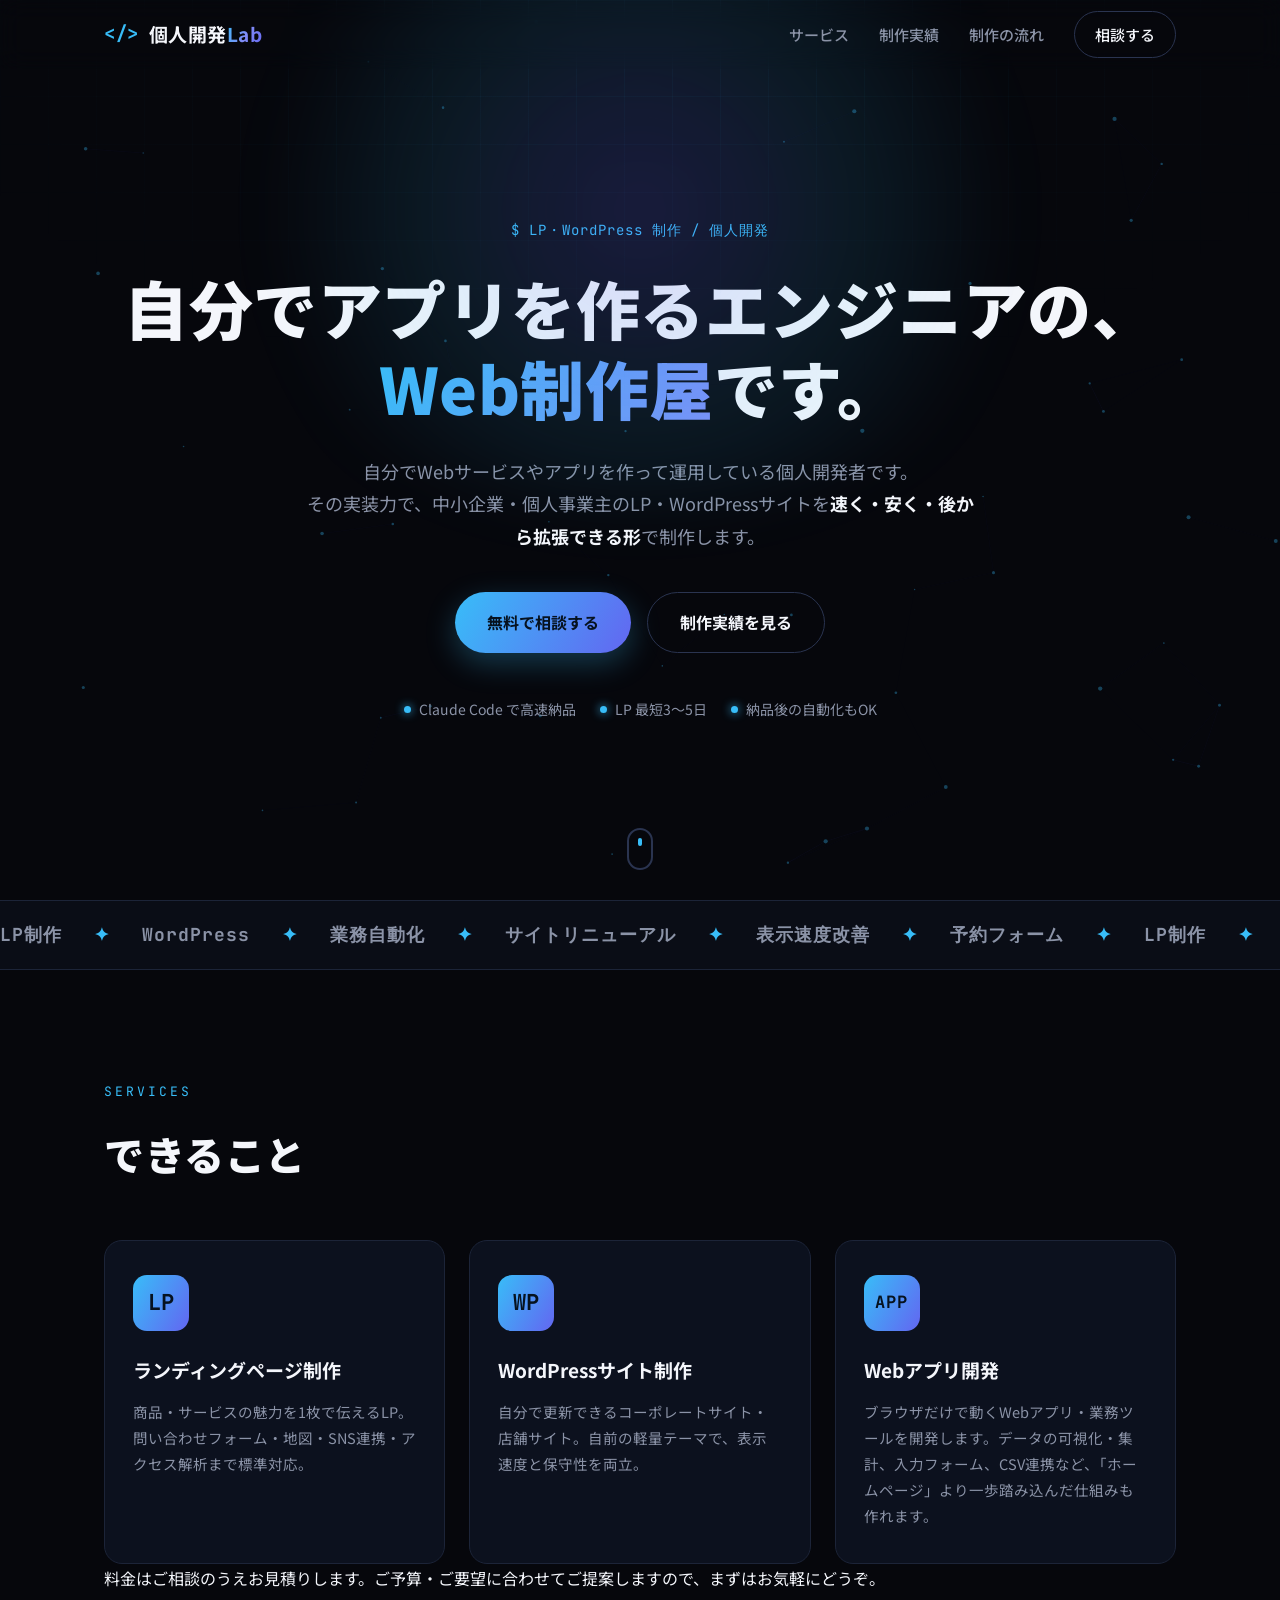
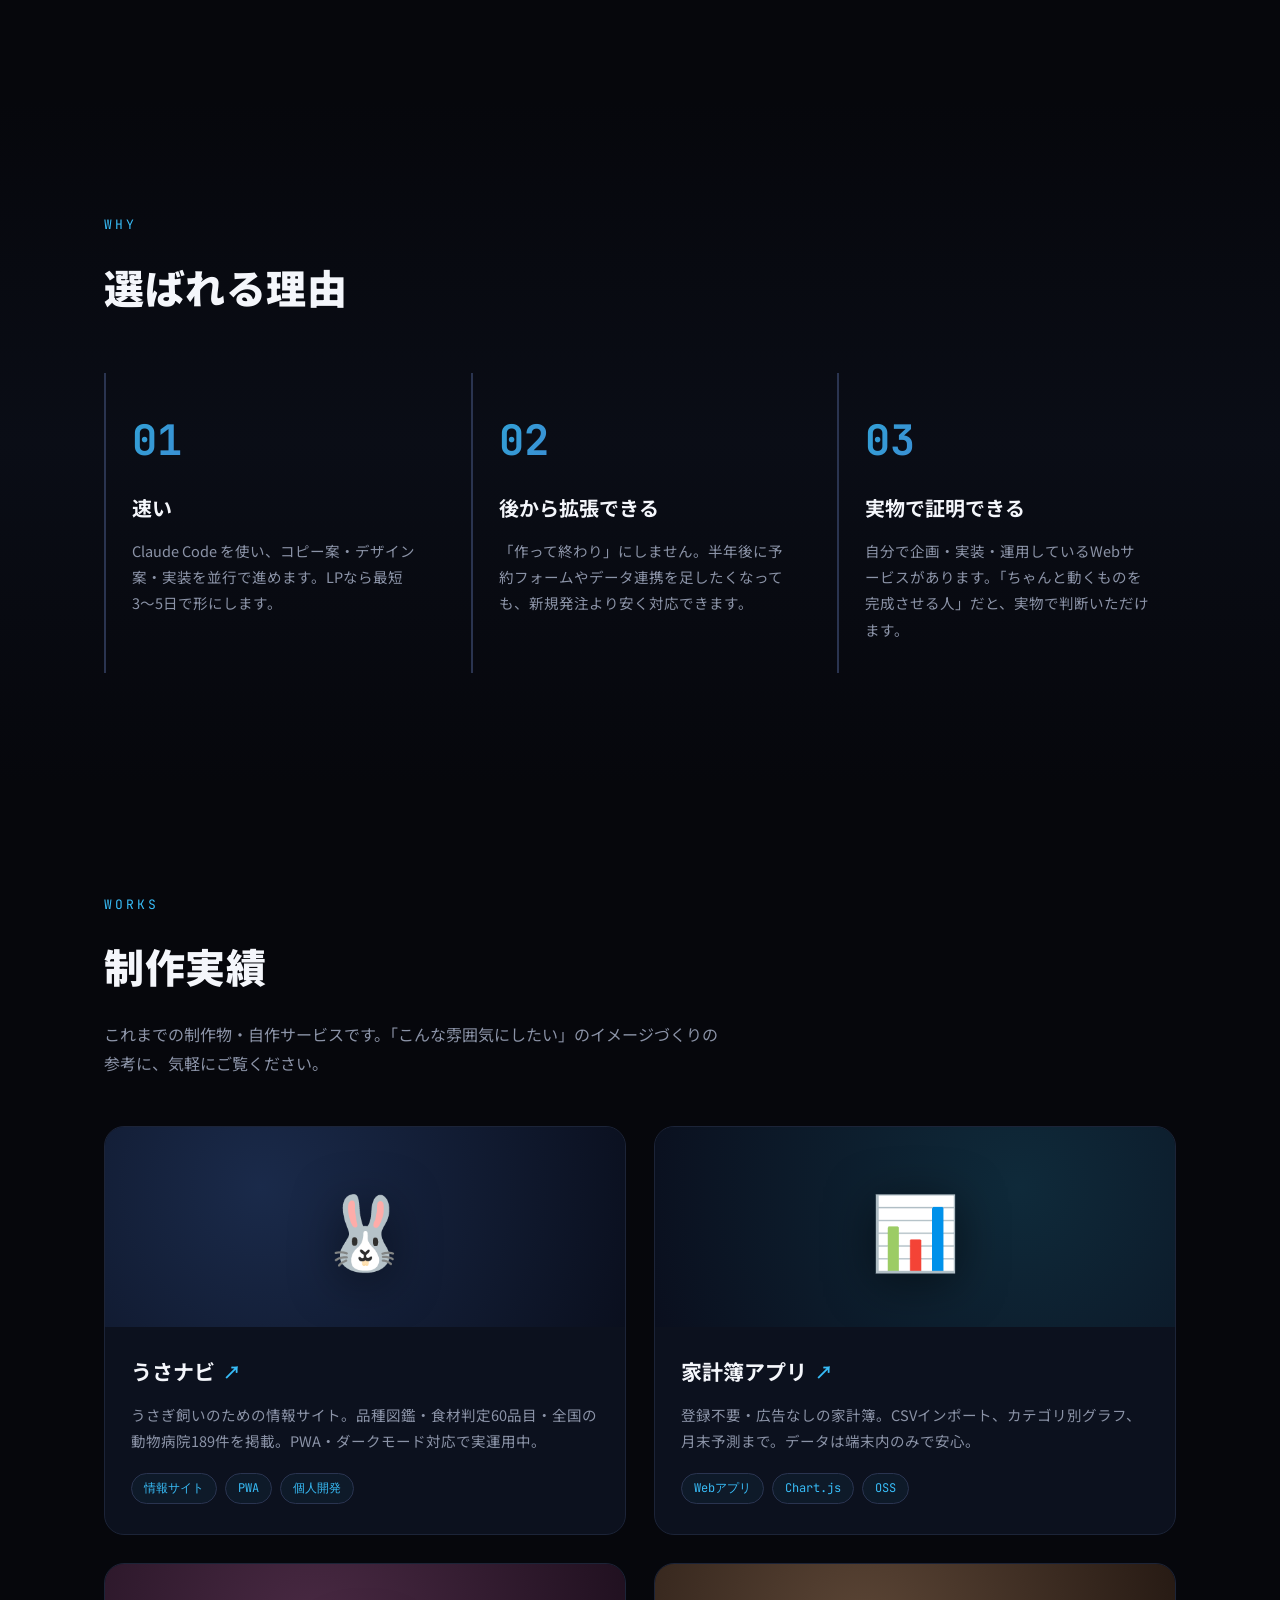
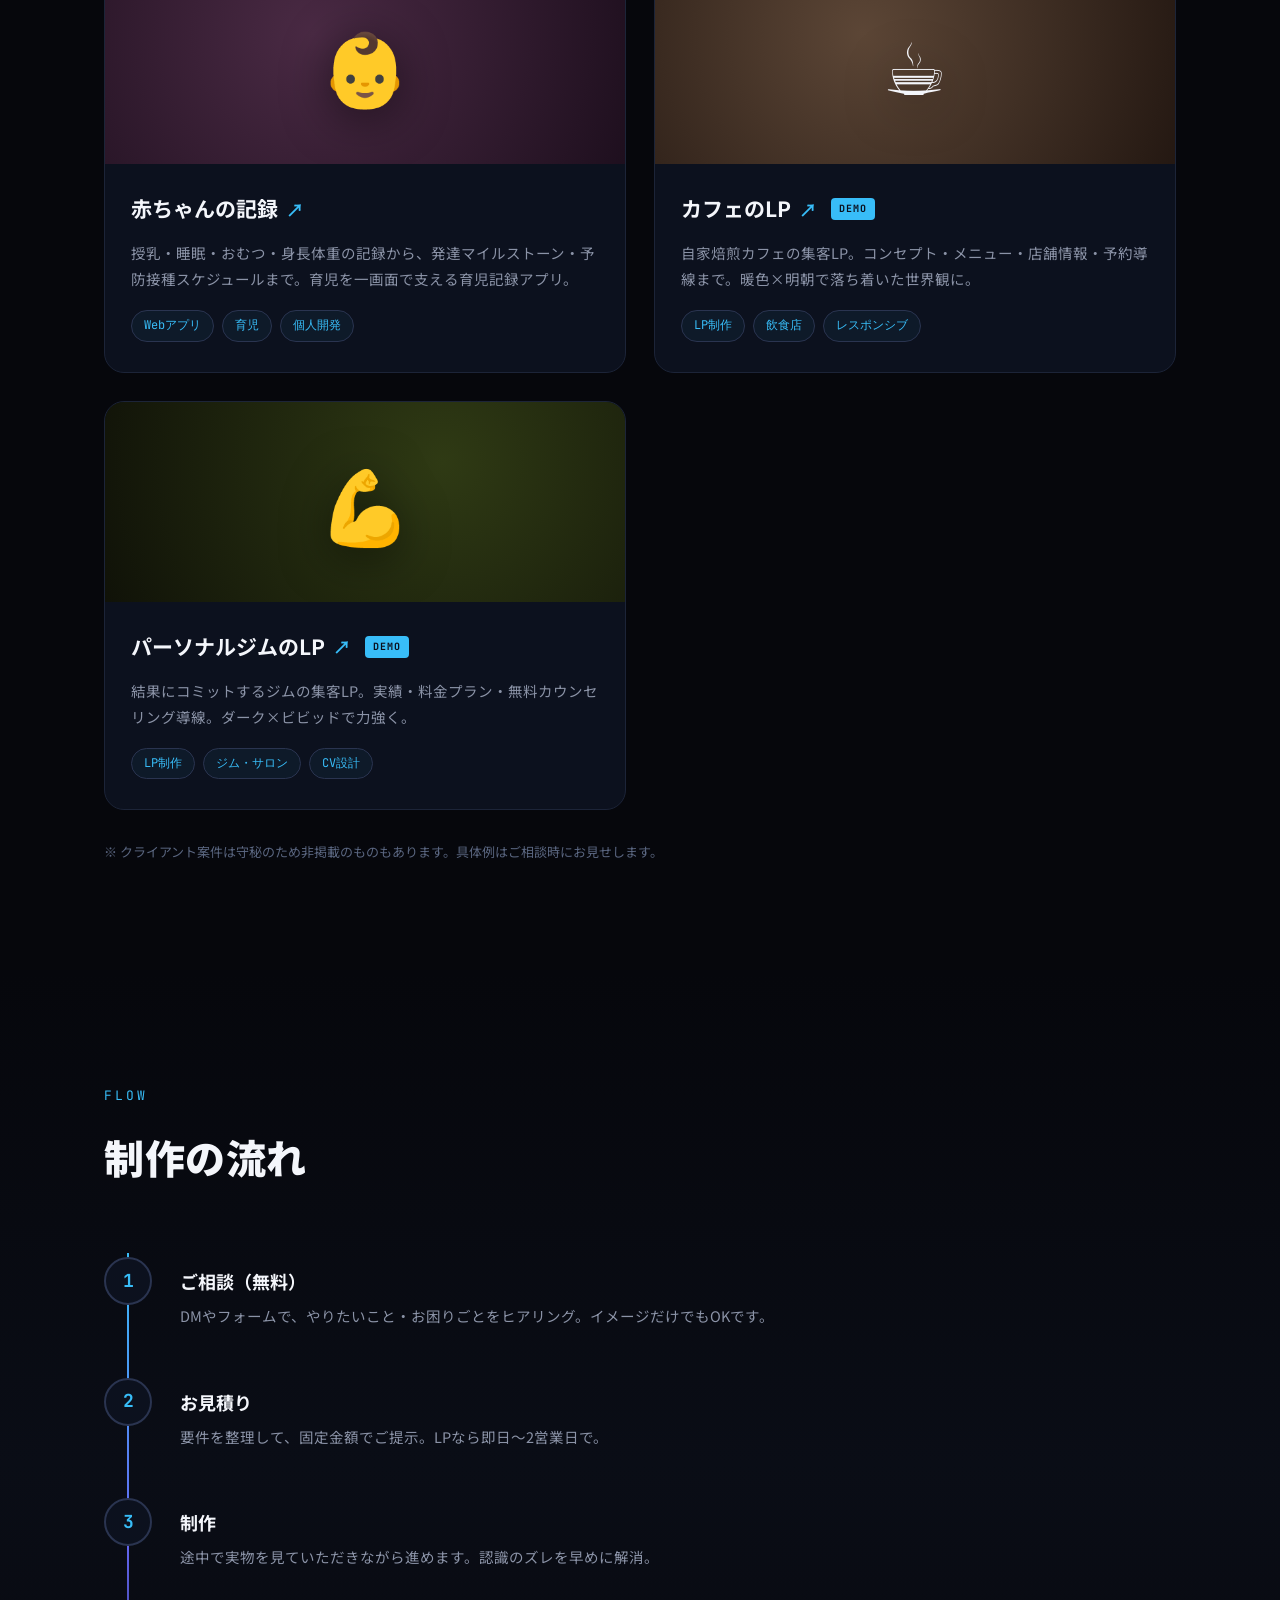
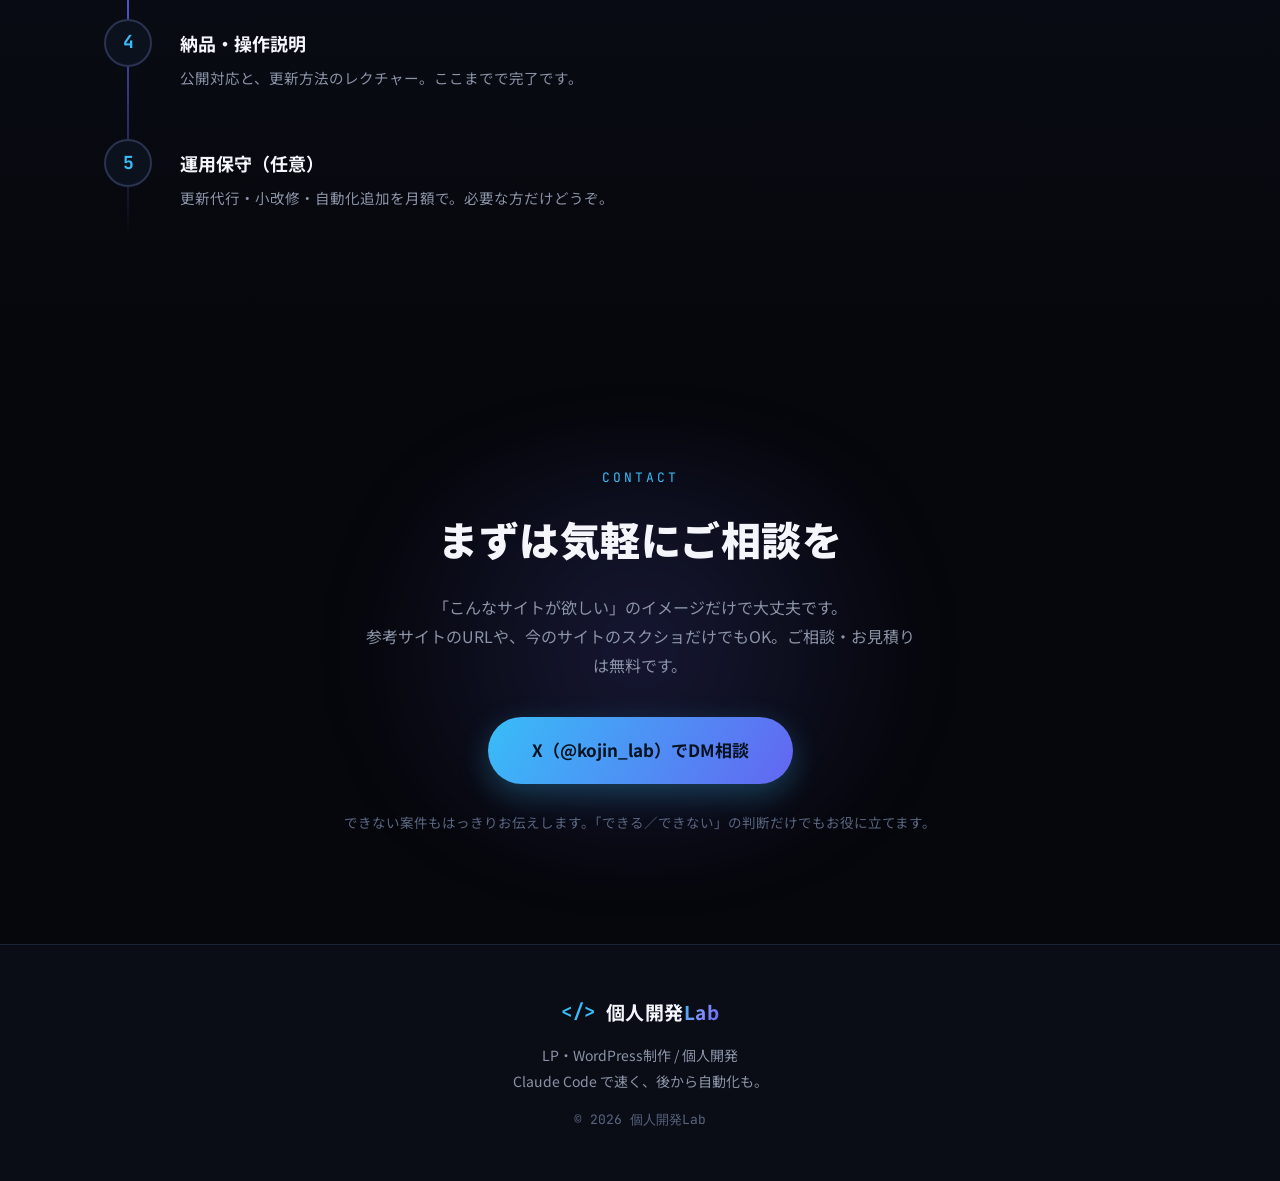
==== index.html @ 2964f4eb "WORKSに赤ちゃんの記録アプリを追加（実名・実データは含まず公開版を作成） Co-Authored-By: Claude Opus 4.8 <noreply@anthropic.com>" ====
<!DOCTYPE html>
<html lang="ja">
<head>
<meta charset="UTF-8">
<meta name="viewport" content="width=device-width, initial-scale=1.0">
<title>個人開発Lab｜LP・WordPress制作</title>
<meta name="description" content="中小企業・個人事業主向けのLP・WordPress制作。Claude Codeで速く作り、後から自動化も足せる個人開発の工房です。LP 5万円〜／WPサイト 10万円〜。">
<meta property="og:title" content="個人開発Lab｜LP・WordPress制作">
<meta property="og:description" content="Claude Codeで速く作って、後から自動化も足せる。中小企業・個人事業主のためのLP・WordPress制作。">
<meta property="og:type" content="website">
<meta property="og:locale" content="ja_JP">
<link rel="preconnect" href="https://fonts.googleapis.com">
<link rel="preconnect" href="https://fonts.gstatic.com" crossorigin>
<link href="https://fonts.googleapis.com/css2?family=Noto+Sans+JP:wght@400;500;700;900&family=JetBrains+Mono:wght@400;700&display=swap" rel="stylesheet">
<link rel="stylesheet" href="style.css">
</head>
<body>

<canvas id="bg-canvas" aria-hidden="true"></canvas>
<div class="cursor-glow" id="cursorGlow" aria-hidden="true"></div>
<div class="scroll-progress" id="scrollProgress" aria-hidden="true"></div>

<header class="site-header" id="top">
  <div class="container header-inner">
    <a href="#top" class="brand">
      <span class="brand-mark">&lt;/&gt;</span>
      <span class="brand-name">個人開発<span class="accent-text">Lab</span></span>
    </a>
    <nav class="nav" id="nav" aria-label="メインナビ">
      <a href="#services">サービス</a>
      <a href="#works">制作実績</a>
      <a href="#flow">制作の流れ</a>
      <a href="#contact" class="nav-cta">相談する</a>
    </nav>
    <button class="nav-toggle" aria-label="メニュー" id="navToggle"><span></span><span></span><span></span></button>
  </div>
</header>

<main>

  <section class="hero">
    <div class="hero-grid" aria-hidden="true"></div>
    <div class="hero-glow" aria-hidden="true"></div>
    <div class="container hero-inner">
      <p class="hero-eyebrow reveal"><span class="mono blink-cursor">$</span> LP・WordPress 制作 / 個人開発</p>
      <h1 class="hero-title reveal">自分でアプリを作るエンジニアの、<br><span class="accent-text gradient-animate">Web制作屋</span>です。</h1>
      <p class="hero-sub reveal">
        自分でWebサービスやアプリを作って運用している個人開発者です。<br>
        その実装力で、中小企業・個人事業主のLP・WordPressサイトを<strong>速く・安く・後から拡張できる形</strong>で制作します。
      </p>
      <div class="hero-actions reveal">
        <a href="#contact" class="btn btn-primary"><span>無料で相談する</span></a>
        <a href="#works" class="btn btn-ghost"><span>制作実績を見る</span></a>
      </div>
      <ul class="hero-badges reveal">
        <li><span class="dot"></span>Claude Code で高速納品</li>
        <li><span class="dot"></span>LP 最短3〜5日</li>
        <li><span class="dot"></span>納品後の自動化もOK</li>
      </ul>
    </div>
    <div class="scroll-hint" aria-hidden="true"><span></span></div>
  </section>

  <div class="marquee" aria-hidden="true">
    <div class="marquee-track">
      <span>LP制作</span><span class="sep">✦</span><span>WordPress</span><span class="sep">✦</span><span>業務自動化</span><span class="sep">✦</span><span>サイトリニューアル</span><span class="sep">✦</span><span>表示速度改善</span><span class="sep">✦</span><span>予約フォーム</span><span class="sep">✦</span>
      <span>LP制作</span><span class="sep">✦</span><span>WordPress</span><span class="sep">✦</span><span>業務自動化</span><span class="sep">✦</span><span>サイトリニューアル</span><span class="sep">✦</span><span>表示速度改善</span><span class="sep">✦</span><span>予約フォーム</span><span class="sep">✦</span>
    </div>
  </div>

  <section class="section" id="services">
    <div class="container">
      <p class="section-eyebrow reveal">SERVICES</p>
      <h2 class="section-title reveal">できること</h2>
      <div class="cards">
        <article class="card reveal">
          <div class="card-icon">LP</div>
          <h3>ランディングページ制作</h3>
          <p>商品・サービスの魅力を1枚で伝えるLP。問い合わせフォーム・地図・SNS連携・アクセス解析まで標準対応。</p>
        </article>
        <article class="card reveal">
          <div class="card-icon">WP</div>
          <h3>WordPressサイト制作</h3>
          <p>自分で更新できるコーポレートサイト・店舗サイト。自前の軽量テーマで、表示速度と保守性を両立。</p>
        </article>
        <article class="card card-accent reveal">
          <div class="card-icon card-icon-app">APP</div>
          <h3>Webアプリ開発</h3>
          <p>ブラウザだけで動くWebアプリ・業務ツールを開発します。データの可視化・集計、入力フォーム、CSV連携など、「ホームページ」より一歩踏み込んだ仕組みも作れます。</p>
        </article>
      </div>
      <p class="services-note reveal">料金はご相談のうえお見積りします。ご予算・ご要望に合わせてご提案しますので、まずはお気軽にどうぞ。</p>
    </div>
  </section>

  <section class="section section-alt" id="why">
    <div class="container">
      <p class="section-eyebrow reveal">WHY</p>
      <h2 class="section-title reveal">選ばれる理由</h2>
      <div class="reasons">
        <div class="reason reveal">
          <span class="reason-num">01</span>
          <h3>速い</h3>
          <p>Claude Code を使い、コピー案・デザイン案・実装を並行で進めます。LPなら最短3〜5日で形にします。</p>
        </div>
        <div class="reason reveal">
          <span class="reason-num">02</span>
          <h3>後から拡張できる</h3>
          <p>「作って終わり」にしません。半年後に予約フォームやデータ連携を足したくなっても、新規発注より安く対応できます。</p>
        </div>
        <div class="reason reveal">
          <span class="reason-num">03</span>
          <h3>実物で証明できる</h3>
          <p>自分で企画・実装・運用しているWebサービスがあります。「ちゃんと動くものを完成させる人」だと、実物で判断いただけます。</p>
        </div>
      </div>
    </div>
  </section>

  <section class="section" id="works">
    <div class="container">
      <p class="section-eyebrow reveal">WORKS</p>
      <h2 class="section-title reveal">制作実績</h2>
      <p class="section-lead reveal">これまでの制作物・自作サービスです。「こんな雰囲気にしたい」のイメージづくりの参考に、気軽にご覧ください。</p>
      <div class="works">
        <a class="work reveal" href="https://usaginavi.jp" target="_blank" rel="noopener">
          <div class="work-thumb work-thumb-usanavi">
            <span class="work-emoji">🐰</span>
            <span class="work-shine"></span>
          </div>
          <div class="work-body">
            <h3>うさナビ <span class="work-arrow">↗</span></h3>
            <p>うさぎ飼いのための情報サイト。品種図鑑・食材判定60品目・全国の動物病院189件を掲載。PWA・ダークモード対応で実運用中。</p>
            <p class="work-tags"><span>情報サイト</span><span>PWA</span><span>個人開発</span></p>
          </div>
        </a>
        <a class="work reveal" href="https://kazuma0604.github.io/kakeibo/" target="_blank" rel="noopener">
          <div class="work-thumb work-thumb-kakeibo">
            <span class="work-emoji">📊</span>
            <span class="work-shine"></span>
          </div>
          <div class="work-body">
            <h3>家計簿アプリ <span class="work-arrow">↗</span></h3>
            <p>登録不要・広告なしの家計簿。CSVインポート、カテゴリ別グラフ、月末予測まで。データは端末内のみで安心。</p>
            <p class="work-tags"><span>Webアプリ</span><span>Chart.js</span><span>OSS</span></p>
          </div>
        </a>
        <a class="work reveal" href="works/baby/index.html" target="_blank" rel="noopener">
          <div class="work-thumb work-thumb-baby">
            <span class="work-emoji">👶</span>
            <span class="work-shine"></span>
          </div>
          <div class="work-body">
            <h3>赤ちゃんの記録 <span class="work-arrow">↗</span></h3>
            <p>授乳・睡眠・おむつ・身長体重の記録から、発達マイルストーン・予防接種スケジュールまで。育児を一画面で支える育児記録アプリ。</p>
            <p class="work-tags"><span>Webアプリ</span><span>育児</span><span>個人開発</span></p>
          </div>
        </a>
        <a class="work reveal" href="works/cafe/index.html" target="_blank" rel="noopener">
          <div class="work-thumb work-thumb-cafe">
            <span class="work-emoji">☕</span>
            <span class="work-shine"></span>
          </div>
          <div class="work-body">
            <h3>カフェのLP <span class="work-arrow">↗</span><span class="work-demo">DEMO</span></h3>
            <p>自家焙煎カフェの集客LP。コンセプト・メニュー・店舗情報・予約導線まで。暖色×明朝で落ち着いた世界観に。</p>
            <p class="work-tags"><span>LP制作</span><span>飲食店</span><span>レスポンシブ</span></p>
          </div>
        </a>
        <a class="work reveal" href="works/gym/index.html" target="_blank" rel="noopener">
          <div class="work-thumb work-thumb-gym">
            <span class="work-emoji">💪</span>
            <span class="work-shine"></span>
          </div>
          <div class="work-body">
            <h3>パーソナルジムのLP <span class="work-arrow">↗</span><span class="work-demo">DEMO</span></h3>
            <p>結果にコミットするジムの集客LP。実績・料金プラン・無料カウンセリング導線。ダーク×ビビッドで力強く。</p>
            <p class="work-tags"><span>LP制作</span><span>ジム・サロン</span><span>CV設計</span></p>
          </div>
        </a>
      </div>
      <p class="works-note reveal">※ クライアント案件は守秘のため非掲載のものもあります。具体例はご相談時にお見せします。</p>
    </div>
  </section>

  <section class="section section-alt" id="flow">
    <div class="container">
      <p class="section-eyebrow reveal">FLOW</p>
      <h2 class="section-title reveal">制作の流れ</h2>
      <ol class="flow">
        <li class="flow-step reveal"><span class="flow-num">1</span><div><h3>ご相談（無料）</h3><p>DMやフォームで、やりたいこと・お困りごとをヒアリング。イメージだけでもOKです。</p></div></li>
        <li class="flow-step reveal"><span class="flow-num">2</span><div><h3>お見積り</h3><p>要件を整理して、固定金額でご提示。LPなら即日〜2営業日で。</p></div></li>
        <li class="flow-step reveal"><span class="flow-num">3</span><div><h3>制作</h3><p>途中で実物を見ていただきながら進めます。認識のズレを早めに解消。</p></div></li>
        <li class="flow-step reveal"><span class="flow-num">4</span><div><h3>納品・操作説明</h3><p>公開対応と、更新方法のレクチャー。ここまでで完了です。</p></div></li>
        <li class="flow-step reveal"><span class="flow-num">5</span><div><h3>運用保守（任意）</h3><p>更新代行・小改修・自動化追加を月額で。必要な方だけどうぞ。</p></div></li>
      </ol>
    </div>
  </section>

  <section class="section section-contact" id="contact">
    <div class="contact-glow" aria-hidden="true"></div>
    <div class="container contact-inner">
      <p class="section-eyebrow reveal">CONTACT</p>
      <h2 class="section-title reveal">まずは気軽にご相談を</h2>
      <p class="contact-lead reveal">
        「こんなサイトが欲しい」のイメージだけで大丈夫です。<br>
        参考サイトのURLや、今のサイトのスクショだけでもOK。ご相談・お見積りは無料です。
      </p>
      <div class="hero-actions reveal">
        <a href="https://x.com/kojin_lab" target="_blank" rel="noopener" class="btn btn-primary btn-lg"><span>X（@kojin_lab）でDM相談</span></a>
      </div>
      <p class="contact-note reveal">できない案件もはっきりお伝えします。「できる／できない」の判断だけでもお役に立てます。</p>
    </div>
  </section>

</main>

<a href="#contact" class="fab" id="fab" aria-label="相談する">
  <span class="fab-icon">✉</span><span class="fab-text">相談する</span>
</a>

<footer class="site-footer">
  <div class="container footer-inner">
    <div class="brand">
      <span class="brand-mark">&lt;/&gt;</span>
      <span class="brand-name">個人開発<span class="accent-text">Lab</span></span>
    </div>
    <p class="footer-text">LP・WordPress制作 / 個人開発<br>Claude Code で速く、後から自動化も。</p>
    <p class="footer-copy">© 2026 個人開発Lab</p>
  </div>
</footer>

<script src="main.js"></script>
</body>
</html>
---- style.css ----
/* ============ Tokens ============ */
:root{
  --bg:#06070c;
  --bg-2:#0a0d16;
  --surface:#0c111e;
  --surface-2:#10182c;
  --border:#1c2438;
  --border-2:#2a3450;
  --text:#f4f6fb;
  --muted:#8b93a7;
  --muted-2:#5a6680;
  --cyan:#38bdf8;
  --indigo:#6366f1;
  --violet:#818cf8;
  --accent-grad:linear-gradient(120deg,#38bdf8,#6366f1);
  --accent-grad-2:linear-gradient(120deg,#38bdf8,#818cf8 55%,#6366f1);
  --maxw:1120px;
  --ease:cubic-bezier(.16,1,.3,1);
}
*{box-sizing:border-box;margin:0;padding:0}
html{scroll-behavior:smooth}
body{
  font-family:"Noto Sans JP",system-ui,sans-serif;
  background:var(--bg);
  color:var(--text);
  line-height:1.8;
  overflow-x:hidden;
  -webkit-font-smoothing:antialiased;
}
a{color:inherit;text-decoration:none}
.mono{font-family:"JetBrains Mono",monospace}
.accent-text{
  background:var(--accent-grad-2);
  -webkit-background-clip:text;background-clip:text;
  -webkit-text-fill-color:transparent;color:transparent;
}
.container{max-width:var(--maxw);margin:0 auto;padding:0 24px}

/* ============ Animated background canvas ============ */
#bg-canvas{position:fixed;inset:0;width:100%;height:100%;z-index:-2;pointer-events:none;opacity:.6}

.cursor-glow{
  position:fixed;top:0;left:0;width:480px;height:480px;border-radius:50%;
  background:radial-gradient(circle,rgba(56,189,248,.10),transparent 60%);
  transform:translate(-50%,-50%);pointer-events:none;z-index:0;
  transition:opacity .4s;opacity:0;will-change:transform;
}

.scroll-progress{
  position:fixed;top:0;left:0;height:3px;width:0%;z-index:100;
  background:var(--accent-grad);box-shadow:0 0 12px rgba(56,189,248,.6);
}

/* ============ Header ============ */
.site-header{
  position:fixed;top:0;left:0;right:0;z-index:50;
  backdrop-filter:blur(12px);
  background:rgba(6,7,12,0);
  border-bottom:1px solid transparent;
  transition:background .4s,border-color .4s;
}
.site-header.scrolled{background:rgba(8,10,18,.72);border-bottom-color:var(--border)}
.header-inner{display:flex;align-items:center;justify-content:space-between;height:68px}
.brand{display:flex;align-items:center;gap:10px;font-weight:700;font-size:19px;letter-spacing:.5px}
.brand-mark{font-family:"JetBrains Mono",monospace;color:var(--cyan);font-weight:700}
.nav{display:flex;align-items:center;gap:30px}
.nav a{color:var(--muted);font-size:15px;font-weight:500;transition:color .25s;position:relative}
.nav a:not(.nav-cta)::after{
  content:"";position:absolute;left:0;bottom:-6px;width:0;height:2px;
  background:var(--accent-grad);transition:width .3s var(--ease);
}
.nav a:not(.nav-cta):hover{color:var(--text)}
.nav a:not(.nav-cta):hover::after{width:100%}
.nav-cta{
  padding:9px 20px;border-radius:999px;color:var(--text)!important;
  border:1px solid var(--border-2);font-weight:700;
  transition:transform .25s,box-shadow .25s,border-color .25s;
}
.nav-cta:hover{transform:translateY(-2px);border-color:var(--cyan);box-shadow:0 8px 24px rgba(56,189,248,.18)}
.nav-toggle{display:none;flex-direction:column;gap:5px;background:none;border:0;cursor:pointer;padding:6px}
.nav-toggle span{width:24px;height:2px;background:var(--text);border-radius:2px;transition:.3s}

/* ============ Hero ============ */
.hero{position:relative;min-height:100svh;display:flex;align-items:center;padding:120px 0 80px;overflow:hidden}
.hero-grid{
  position:absolute;inset:0;
  background-image:linear-gradient(rgba(56,189,248,.05) 1px,transparent 1px),linear-gradient(90deg,rgba(56,189,248,.05) 1px,transparent 1px);
  background-size:48px 48px;
  -webkit-mask-image:radial-gradient(ellipse 80% 60% at 50% 0%,#000,transparent 75%);
  mask-image:radial-gradient(ellipse 80% 60% at 50% 0%,#000,transparent 75%);
  animation:gridfloat 20s linear infinite;
}
@keyframes gridfloat{from{background-position:0 0}to{background-position:48px 48px}}
.hero-glow{
  position:absolute;top:-10%;left:50%;transform:translateX(-50%);
  width:900px;height:600px;border-radius:50%;
  background:radial-gradient(circle,rgba(99,102,241,.22),rgba(56,189,248,.10) 40%,transparent 70%);
  filter:blur(30px);animation:pulse 8s ease-in-out infinite;will-change:transform;
}
@keyframes pulse{0%,100%{opacity:.7}50%{opacity:1}}
.hero-inner{text-align:center}
.hero-eyebrow{font-family:"JetBrains Mono",monospace;color:var(--cyan);font-size:14px;letter-spacing:1px;margin-bottom:24px}
.blink-cursor{animation:blink 1.1s step-end infinite}
@keyframes blink{50%{opacity:0}}
.hero-title{font-size:clamp(32px,6vw,64px);font-weight:900;line-height:1.25;letter-spacing:.5px;margin-bottom:28px}
.gradient-animate{background-size:200% auto;animation:gradmove 5s linear infinite}
@keyframes gradmove{to{background-position:200% center}}
.hero-sub{color:var(--muted);font-size:clamp(15px,2vw,18px);max-width:680px;margin:0 auto 40px}
.hero-sub strong{color:var(--text);font-weight:700}
.hero-actions{display:flex;gap:16px;justify-content:center;flex-wrap:wrap}
.hero-badges{list-style:none;display:flex;gap:24px;justify-content:center;flex-wrap:wrap;margin-top:44px}
.hero-badges li{display:flex;align-items:center;gap:8px;color:var(--muted);font-size:14px}
.hero-badges .dot{width:7px;height:7px;border-radius:50%;background:var(--cyan);box-shadow:0 0 10px var(--cyan);animation:pulse-dot 2s ease-in-out infinite}
@keyframes pulse-dot{0%,100%{opacity:.5;transform:scale(.8)}50%{opacity:1;transform:scale(1.2)}}
.scroll-hint{position:absolute;bottom:30px;left:50%;transform:translateX(-50%);width:26px;height:42px;border:2px solid var(--border-2);border-radius:14px;display:flex;justify-content:center;padding-top:8px}
.scroll-hint span{width:4px;height:8px;border-radius:2px;background:var(--cyan);animation:scrolldot 1.8s ease-in-out infinite}
@keyframes scrolldot{0%{opacity:0;transform:translateY(-4px)}40%{opacity:1}80%{opacity:0;transform:translateY(12px)}}

/* ============ Buttons ============ */
.btn{position:relative;display:inline-flex;align-items:center;justify-content:center;padding:15px 32px;border-radius:999px;font-weight:700;font-size:16px;overflow:hidden;transition:transform .25s var(--ease),box-shadow .3s}
.btn span{position:relative;z-index:2}
.btn-primary{background:var(--accent-grad);color:#06121f;box-shadow:0 10px 30px rgba(56,189,248,.28)}
.btn-primary::before{content:"";position:absolute;inset:0;background:linear-gradient(120deg,#6366f1,#38bdf8);opacity:0;transition:opacity .3s;z-index:1}
.btn-primary:hover{transform:translateY(-3px);box-shadow:0 16px 40px rgba(99,102,241,.4)}
.btn-primary:hover::before{opacity:1}
.btn-ghost{border:1px solid var(--border-2);color:var(--text)}
.btn-ghost:hover{transform:translateY(-3px);border-color:var(--cyan);background:rgba(56,189,248,.06)}
.btn-lg{padding:18px 44px;font-size:17px}

/* ============ Marquee ============ */
.marquee{overflow:hidden;border-top:1px solid var(--border);border-bottom:1px solid var(--border);padding:18px 0;background:var(--bg-2)}
.marquee-track{display:flex;gap:32px;white-space:nowrap;width:max-content;animation:marquee 28s linear infinite}
.marquee-track span{font-family:"JetBrains Mono",monospace;font-size:18px;color:var(--muted);font-weight:700;letter-spacing:1px}
.marquee-track .sep{color:var(--cyan)}
@keyframes marquee{to{transform:translateX(-50%)}}

/* ============ Sections ============ */
.section{padding:110px 0;position:relative}
.section-alt{background:linear-gradient(180deg,var(--bg),var(--bg-2),var(--bg))}
.section-eyebrow{font-family:"JetBrains Mono",monospace;font-size:13px;letter-spacing:3px;color:var(--cyan);margin-bottom:14px}
.section-title{font-size:clamp(26px,4vw,40px);font-weight:900;letter-spacing:.5px;margin-bottom:18px}
.section-lead{color:var(--muted);font-size:16px;max-width:620px;margin-bottom:48px}

/* ============ Cards ============ */
.cards{display:grid;grid-template-columns:repeat(3,1fr);gap:24px;margin-top:50px}
.card{position:relative;background:var(--surface);border:1px solid var(--border);border-radius:18px;padding:34px 28px;transition:transform .4s var(--ease),border-color .4s,box-shadow .4s;overflow:hidden}
.card::before{content:"";position:absolute;inset:0;background:radial-gradient(400px circle at var(--mx,50%) var(--my,0%),rgba(56,189,248,.10),transparent 40%);opacity:0;transition:opacity .4s}
.card:hover{transform:translateY(-8px);border-color:var(--border-2);box-shadow:0 24px 60px rgba(0,0,0,.5)}
.card:hover::before{opacity:1}
.card-icon{width:56px;height:56px;border-radius:14px;display:flex;align-items:center;justify-content:center;font-family:"JetBrains Mono",monospace;font-weight:700;font-size:22px;background:var(--accent-grad);border:0;color:#06121f;margin-bottom:22px}
.card-accent .card-icon{background:var(--accent-grad);color:#06121f;border:0;font-size:24px}
.card-icon-app{font-size:17px!important;letter-spacing:1px}
.card h3{font-size:19px;margin-bottom:12px}
.card p{color:var(--muted);font-size:14.5px}
.card-price{margin-top:20px;font-weight:900;font-size:24px;color:var(--text)!important;font-family:"JetBrains Mono",monospace}
.card-price .num{background:var(--accent-grad);-webkit-background-clip:text;background-clip:text;-webkit-text-fill-color:transparent}

/* ============ Reasons ============ */
.reasons{display:grid;grid-template-columns:repeat(3,1fr);gap:28px;margin-top:50px}
.reason{padding:30px 26px;border-left:2px solid var(--border-2);transition:border-color .4s}
.reason:hover{border-left-color:var(--cyan)}
.reason-num{font-family:"JetBrains Mono",monospace;font-size:42px;font-weight:700;background:var(--accent-grad);-webkit-background-clip:text;background-clip:text;-webkit-text-fill-color:transparent;display:block;margin-bottom:12px;opacity:.85}
.reason h3{font-size:20px;margin-bottom:12px}
.reason p{color:var(--muted);font-size:14.5px}

/* ============ Works ============ */
.works{display:grid;grid-template-columns:repeat(2,1fr);gap:28px}
.work{display:flex;flex-direction:column;background:var(--surface);border:1px solid var(--border);border-radius:20px;overflow:hidden;transition:transform .4s var(--ease),border-color .4s,box-shadow .4s}
.work:hover{transform:translateY(-8px);border-color:var(--border-2);box-shadow:0 28px 70px rgba(0,0,0,.55)}
.work-thumb{position:relative;height:200px;display:flex;align-items:center;justify-content:center;overflow:hidden}
.work-thumb-usanavi{background:radial-gradient(circle at 30% 30%,#1a2a4a,#0a0f1e)}
.work-thumb-kakeibo{background:radial-gradient(circle at 70% 30%,#0f2a3a,#0a0f1e)}
.work-thumb-baby{background:radial-gradient(circle at 40% 35%,#4a2a44,#1e0f1e)}
.work-thumb-cafe{background:radial-gradient(circle at 40% 35%,#5c4636,#241812)}
.work-thumb-gym{background:radial-gradient(circle at 65% 30%,#2f3a14,#101208)}
.work-demo{font-family:"JetBrains Mono",monospace;font-size:10px;letter-spacing:1px;color:#0b0f1c;background:var(--cyan);padding:2px 8px;border-radius:4px;margin-left:6px;vertical-align:middle;font-weight:700}
.work-emoji{font-size:72px;filter:drop-shadow(0 8px 24px rgba(0,0,0,.5));transition:transform .5s var(--ease);z-index:1}
.work:hover .work-emoji{transform:scale(1.15) rotate(-6deg)}
.work-shine{position:absolute;top:0;left:-60%;width:50%;height:100%;background:linear-gradient(110deg,transparent,rgba(255,255,255,.08),transparent);transform:skewX(-20deg);transition:left .7s var(--ease)}
.work:hover .work-shine{left:130%}
.work-body{padding:26px 26px 30px}
.work-body h3{font-size:21px;margin-bottom:12px;display:flex;align-items:center;gap:8px}
.work-arrow{color:var(--cyan);font-size:18px;transition:transform .3s}
.work:hover .work-arrow{transform:translate(4px,-4px)}
.work-body p{color:var(--muted);font-size:14.5px}
.work-tags{display:flex;gap:8px;flex-wrap:wrap;margin-top:18px}
.work-tags span{font-size:12px;font-family:"JetBrains Mono",monospace;color:var(--cyan);padding:4px 12px;border:1px solid var(--border-2);border-radius:999px;background:rgba(56,189,248,.05)}
.works-note{color:var(--muted-2);font-size:13px;margin-top:30px}

/* ============ Flow ============ */
.flow{list-style:none;margin-top:50px;max-width:760px;position:relative}
.flow::before{content:"";position:absolute;left:23px;top:10px;bottom:10px;width:2px;background:linear-gradient(180deg,var(--cyan),var(--indigo),transparent)}
.flow-step{display:flex;gap:28px;padding:14px 0 34px;position:relative}
.flow-num{flex-shrink:0;width:48px;height:48px;border-radius:50%;display:flex;align-items:center;justify-content:center;font-family:"JetBrains Mono",monospace;font-weight:700;font-size:18px;background:var(--surface);border:2px solid var(--border-2);color:var(--cyan);z-index:1;transition:transform .3s,box-shadow .3s,border-color .3s}
.flow-step:hover .flow-num{transform:scale(1.12);border-color:var(--cyan);box-shadow:0 0 24px rgba(56,189,248,.4)}
.flow-step h3{font-size:18px;margin-bottom:6px;padding-top:8px}
.flow-step p{color:var(--muted);font-size:14.5px}

/* ============ Contact ============ */
.section-contact{text-align:center;overflow:hidden}
.contact-glow{position:absolute;top:50%;left:50%;transform:translate(-50%,-50%);width:700px;height:400px;border-radius:50%;background:radial-gradient(circle,rgba(99,102,241,.18),transparent 70%);filter:blur(40px);animation:pulse 7s ease-in-out infinite}
.contact-inner{position:relative}
.contact-lead{color:var(--muted);font-size:16px;max-width:560px;margin:0 auto 38px}
.contact-note{color:var(--muted-2);font-size:13.5px;margin-top:26px}

/* ============ Footer ============ */
.site-footer{border-top:1px solid var(--border);padding:50px 0;background:var(--bg-2)}
.footer-inner{display:flex;flex-direction:column;gap:14px;align-items:center;text-align:center}
.footer-text{color:var(--muted);font-size:14px}
.footer-copy{color:var(--muted-2);font-size:13px;font-family:"JetBrains Mono",monospace}

/* ============ Reveal animation ============ */
.reveal{opacity:0;transform:translateY(34px);transition:opacity .8s var(--ease),transform .8s var(--ease)}
.reveal.in{opacity:1;transform:none}
.cards .card:nth-child(2){transition-delay:.1s}
.cards .card:nth-child(3){transition-delay:.2s}
.reasons .reason:nth-child(2){transition-delay:.1s}
.reasons .reason:nth-child(3){transition-delay:.2s}
.works .work:nth-child(2){transition-delay:.12s}
.flow-step:nth-child(2){transition-delay:.06s}
.flow-step:nth-child(3){transition-delay:.12s}
.flow-step:nth-child(4){transition-delay:.18s}
.flow-step:nth-child(5){transition-delay:.24s}

/* ============ Responsive ============ */
@media(max-width:860px){
  .cards,.reasons,.works{grid-template-columns:1fr}
  .nav{
    position:fixed;top:68px;right:0;width:min(80vw,320px);height:calc(100vh - 68px);
    flex-direction:column;align-items:flex-start;gap:8px;padding:28px;
    background:#0a0d16;border-left:1px solid var(--border-2);
    box-shadow:-24px 0 60px rgba(0,0,0,.7);
    transform:translateX(100%);transition:transform .4s var(--ease);z-index:55;
  }
  .nav.open{transform:translateX(0)}
  .nav a{font-size:18px;padding:10px 0;width:100%}
  .nav-cta{
    margin-top:18px;width:auto;align-self:stretch;text-align:center;
    background:var(--accent-grad);color:#06121f!important;border:0;
    padding:15px 28px;font-size:16px;
    box-shadow:0 10px 26px rgba(56,189,248,.28);
  }
  .nav-cta:hover{transform:translateY(-2px);box-shadow:0 14px 32px rgba(99,102,241,.36)}
  .nav-toggle{display:flex}
  .nav-toggle.open span:nth-child(1){transform:translateY(7px) rotate(45deg)}
  .nav-toggle.open span:nth-child(2){opacity:0}
  .nav-toggle.open span:nth-child(3){transform:translateY(-7px) rotate(-45deg)}
}
/* ============ Active nav (scroll-spy) ============ */
.nav a.active{color:var(--text)}
.nav a:not(.nav-cta).active::after{width:100%}

/* ============ Floating CTA (どこからでも相談) ============ */
.fab{
  position:fixed;right:22px;bottom:22px;z-index:60;
  display:flex;align-items:center;gap:8px;
  padding:14px 22px;border-radius:999px;
  background:var(--accent-grad);color:#06121f;font-weight:700;font-size:15px;
  box-shadow:0 12px 34px rgba(56,189,248,.4);
  opacity:0;transform:translateY(20px) scale(.92);pointer-events:none;
  transition:opacity .4s var(--ease),transform .4s var(--ease),box-shadow .3s;
}
.fab.show{opacity:1;transform:none;pointer-events:auto}
.fab:hover{transform:translateY(-3px);box-shadow:0 16px 42px rgba(99,102,241,.5)}
.fab-icon{font-size:16px;line-height:1}

/* ============ Responsive refinements ============ */
@media(max-width:560px){
  .container{padding:0 18px}
  .section{padding:78px 0}
  .hero{padding:104px 0 70px}
  .hero-title{line-height:1.3}
  .hero-badges{gap:12px 18px;margin-top:36px}
  .hero-actions{gap:12px;width:100%}
  .hero-actions .btn{flex:1 1 auto}
  .btn{padding:14px 24px;font-size:15px}
  .cards{margin-top:36px}
  .card{padding:28px 22px}
  .reasons{margin-top:36px;gap:18px}
  .reason{padding:22px 20px}
  .works{gap:20px}
  .work-thumb{height:170px}
  .flow{margin-top:36px}
  .flow-step{gap:18px;padding:12px 0 28px}
  .flow-num{width:42px;height:42px;font-size:16px}
  .flow::before{left:20px}
  .marquee-track span{font-size:15px}
  .fab{right:16px;bottom:16px;padding:14px;border-radius:50%}
  .fab-text{display:none}
}
@media(max-width:380px){
  .brand-name{font-size:17px}
  .hero-title{font-size:30px}
}

@media(prefers-reduced-motion:reduce){
  *{animation:none!important;transition:none!important}
  .reveal{opacity:1;transform:none}
}
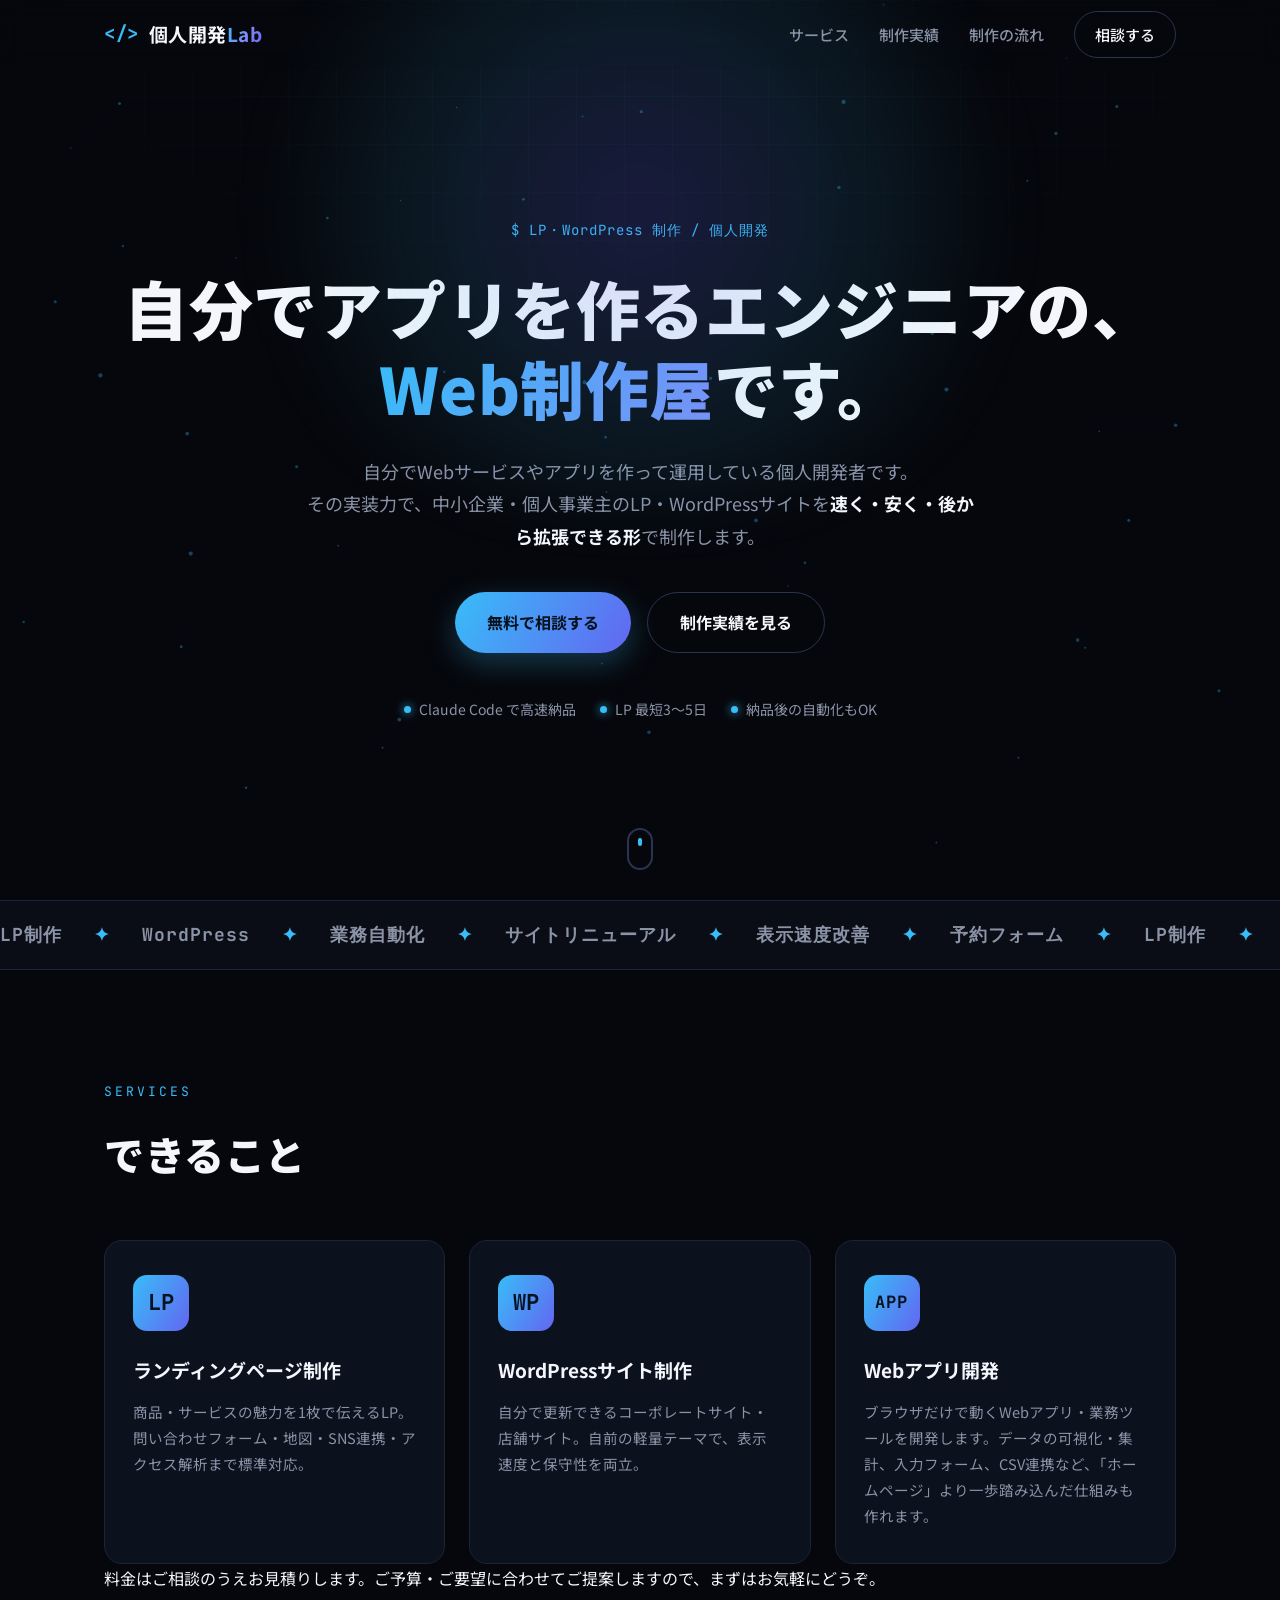
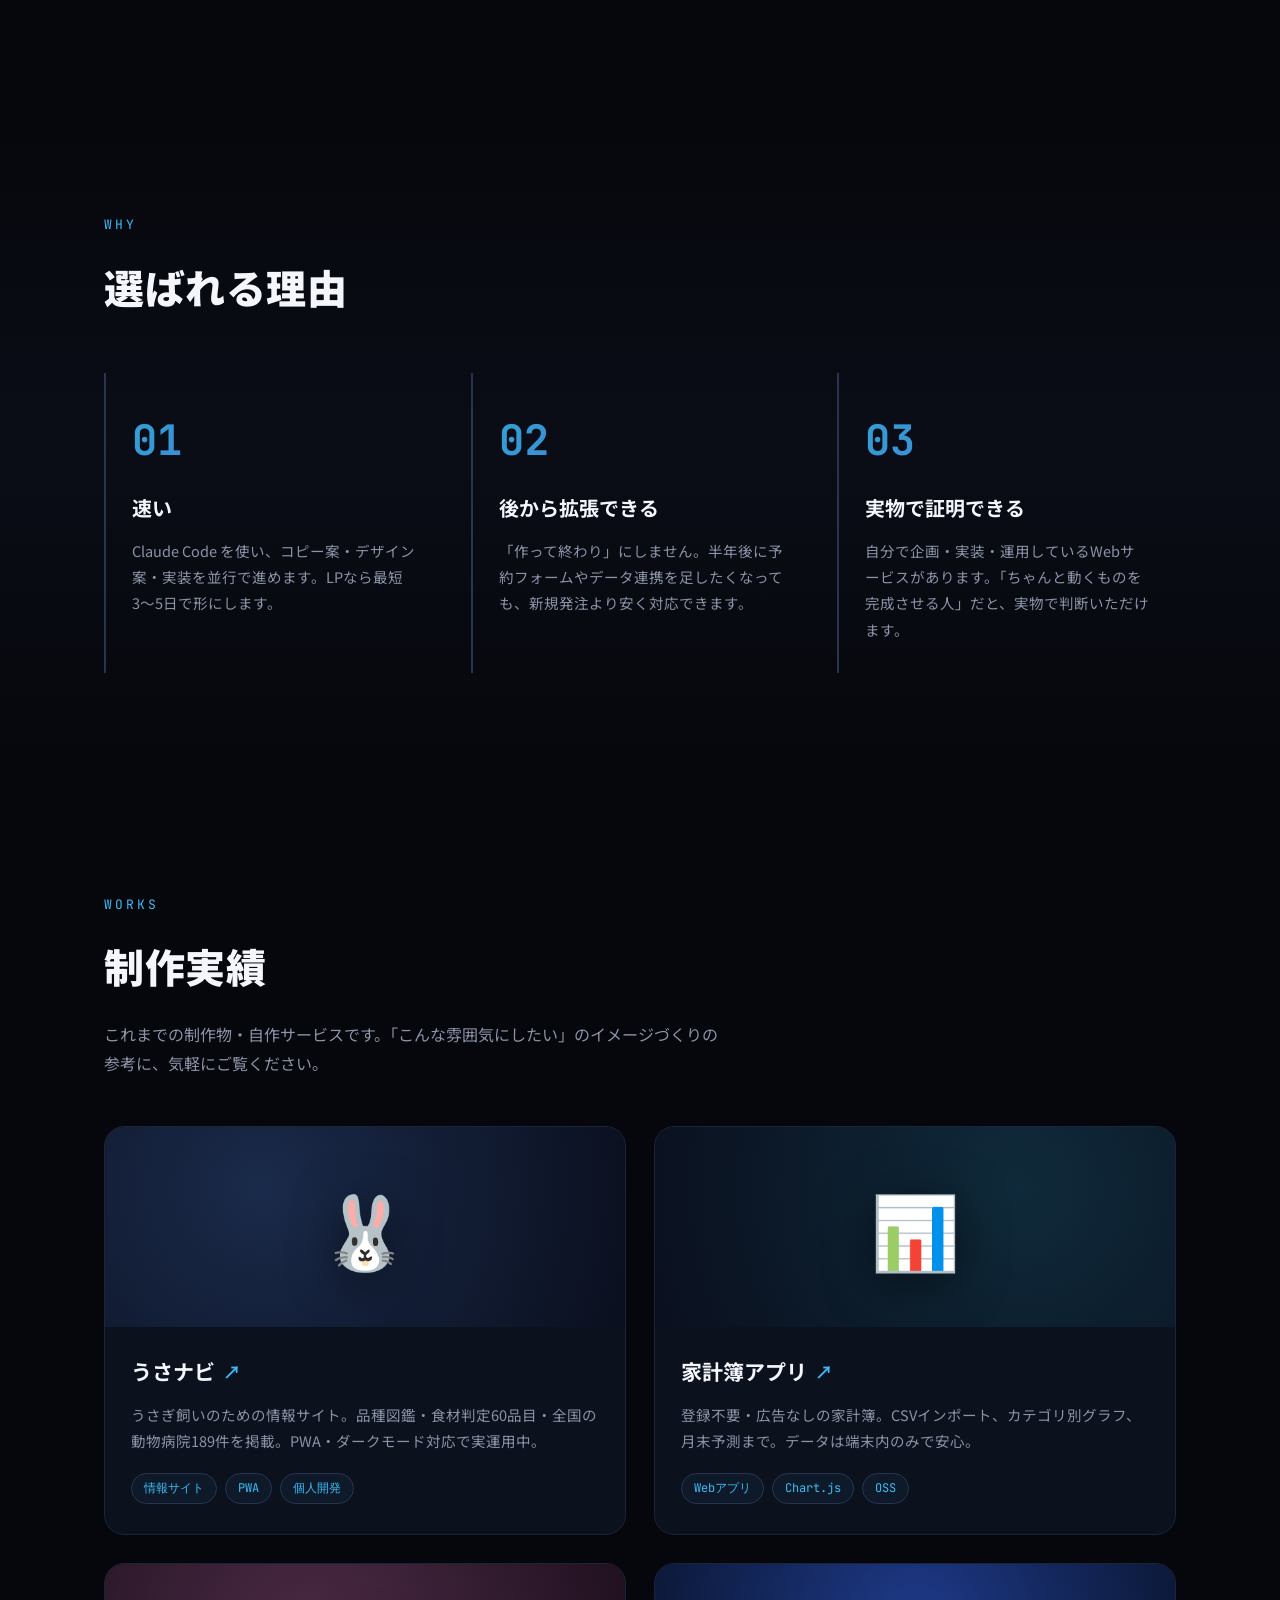
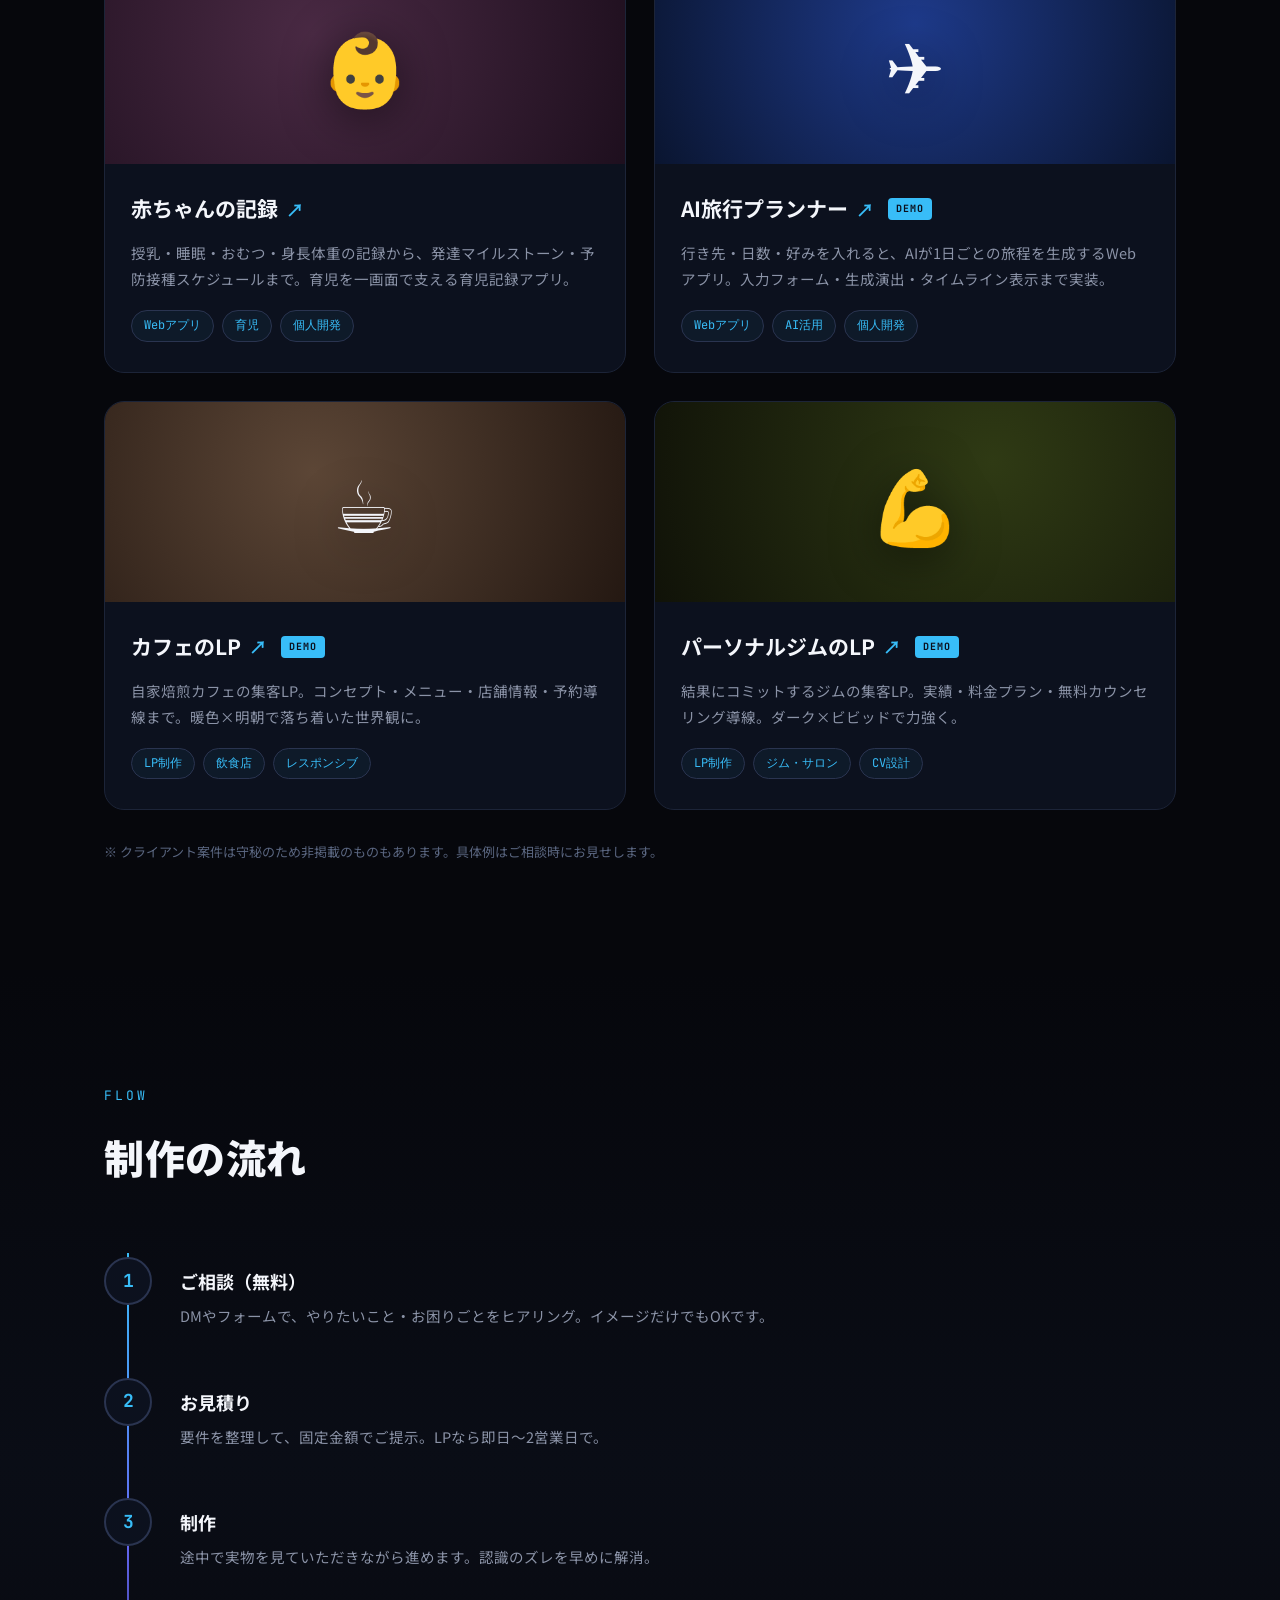
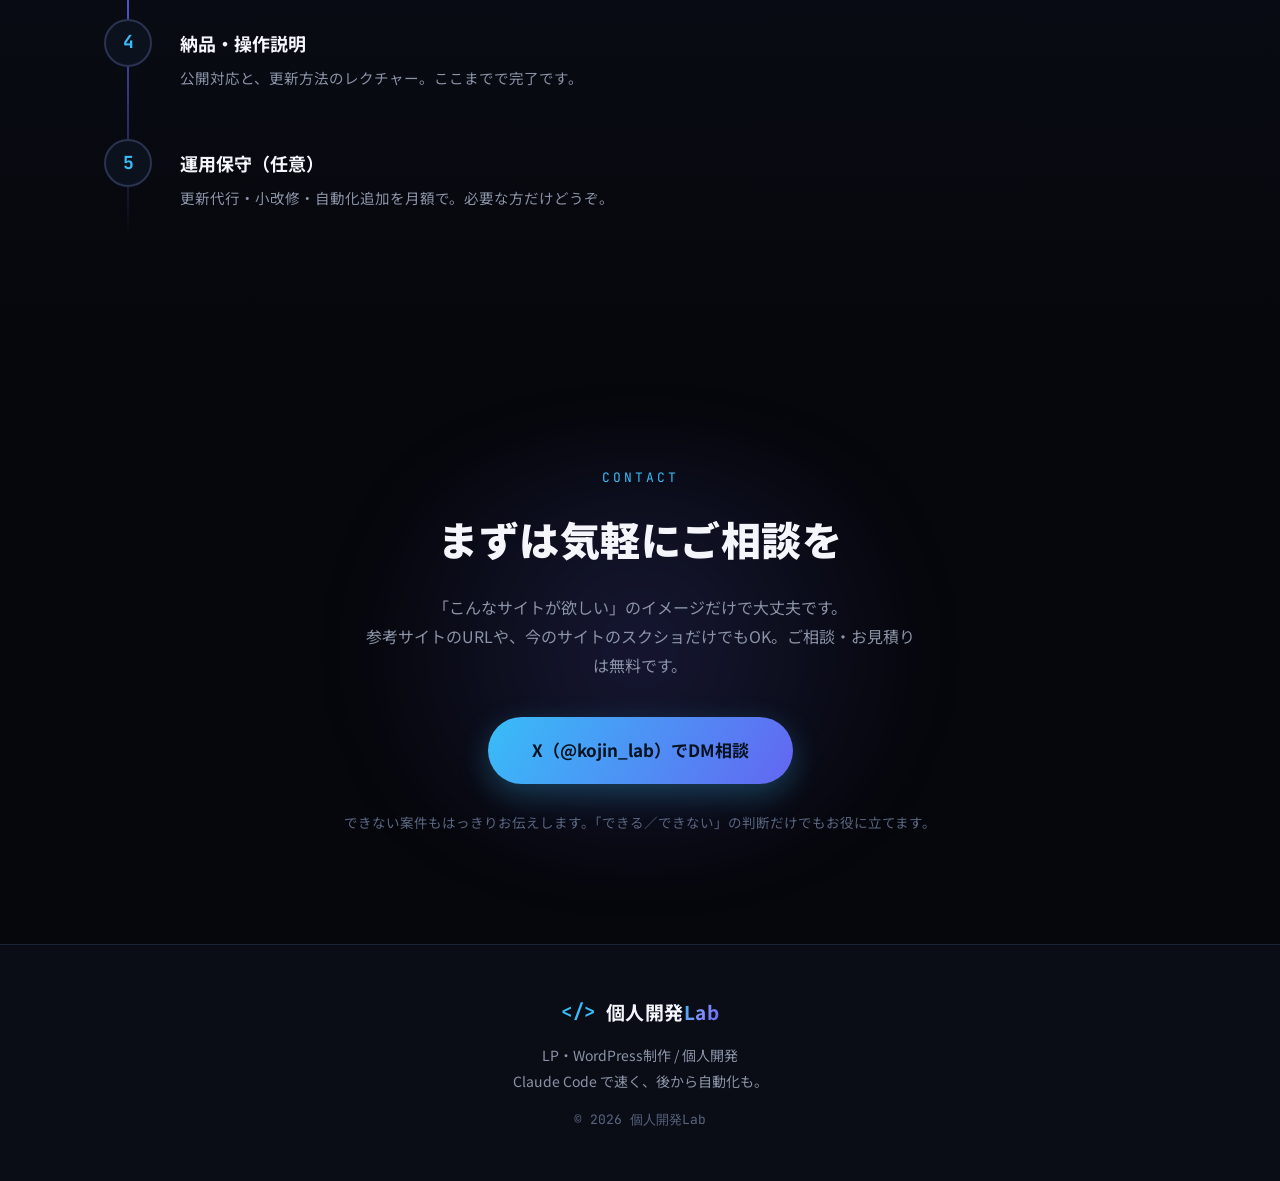
==== commit f93ee469: "WORKSにAI旅行プランナー(デモアプリ)を追加 Co-Authored-By: Claude Opus 4.8 <noreply@anthropic.com>" ====
--- a/index.html
+++ b/index.html
@@ -156,6 +156,17 @@
             <p class="work-tags"><span>Webアプリ</span><span>育児</span><span>個人開発</span></p>
           </div>
         </a>
+        <a class="work reveal" href="works/travel/index.html" target="_blank" rel="noopener">
+          <div class="work-thumb work-thumb-travel">
+            <span class="work-emoji">✈️</span>
+            <span class="work-shine"></span>
+          </div>
+          <div class="work-body">
+            <h3>AI旅行プランナー <span class="work-arrow">↗</span><span class="work-demo">DEMO</span></h3>
+            <p>行き先・日数・好みを入れると、AIが1日ごとの旅程を生成するWebアプリ。入力フォーム・生成演出・タイムライン表示まで実装。</p>
+            <p class="work-tags"><span>Webアプリ</span><span>AI活用</span><span>個人開発</span></p>
+          </div>
+        </a>
         <a class="work reveal" href="works/cafe/index.html" target="_blank" rel="noopener">
           <div class="work-thumb work-thumb-cafe">
             <span class="work-emoji">☕</span>
--- a/style.css
+++ b/style.css
@@ -171,6 +171,7 @@
 .work-thumb-usanavi{background:radial-gradient(circle at 30% 30%,#1a2a4a,#0a0f1e)}
 .work-thumb-kakeibo{background:radial-gradient(circle at 70% 30%,#0f2a3a,#0a0f1e)}
 .work-thumb-baby{background:radial-gradient(circle at 40% 35%,#4a2a44,#1e0f1e)}
+.work-thumb-travel{background:radial-gradient(circle at 50% 30%,#1e3a8a,#0a1530)}
 .work-thumb-cafe{background:radial-gradient(circle at 40% 35%,#5c4636,#241812)}
 .work-thumb-gym{background:radial-gradient(circle at 65% 30%,#2f3a14,#101208)}
 .work-demo{font-family:"JetBrains Mono",monospace;font-size:10px;letter-spacing:1px;color:#0b0f1c;background:var(--cyan);padding:2px 8px;border-radius:4px;margin-left:6px;vertical-align:middle;font-weight:700}
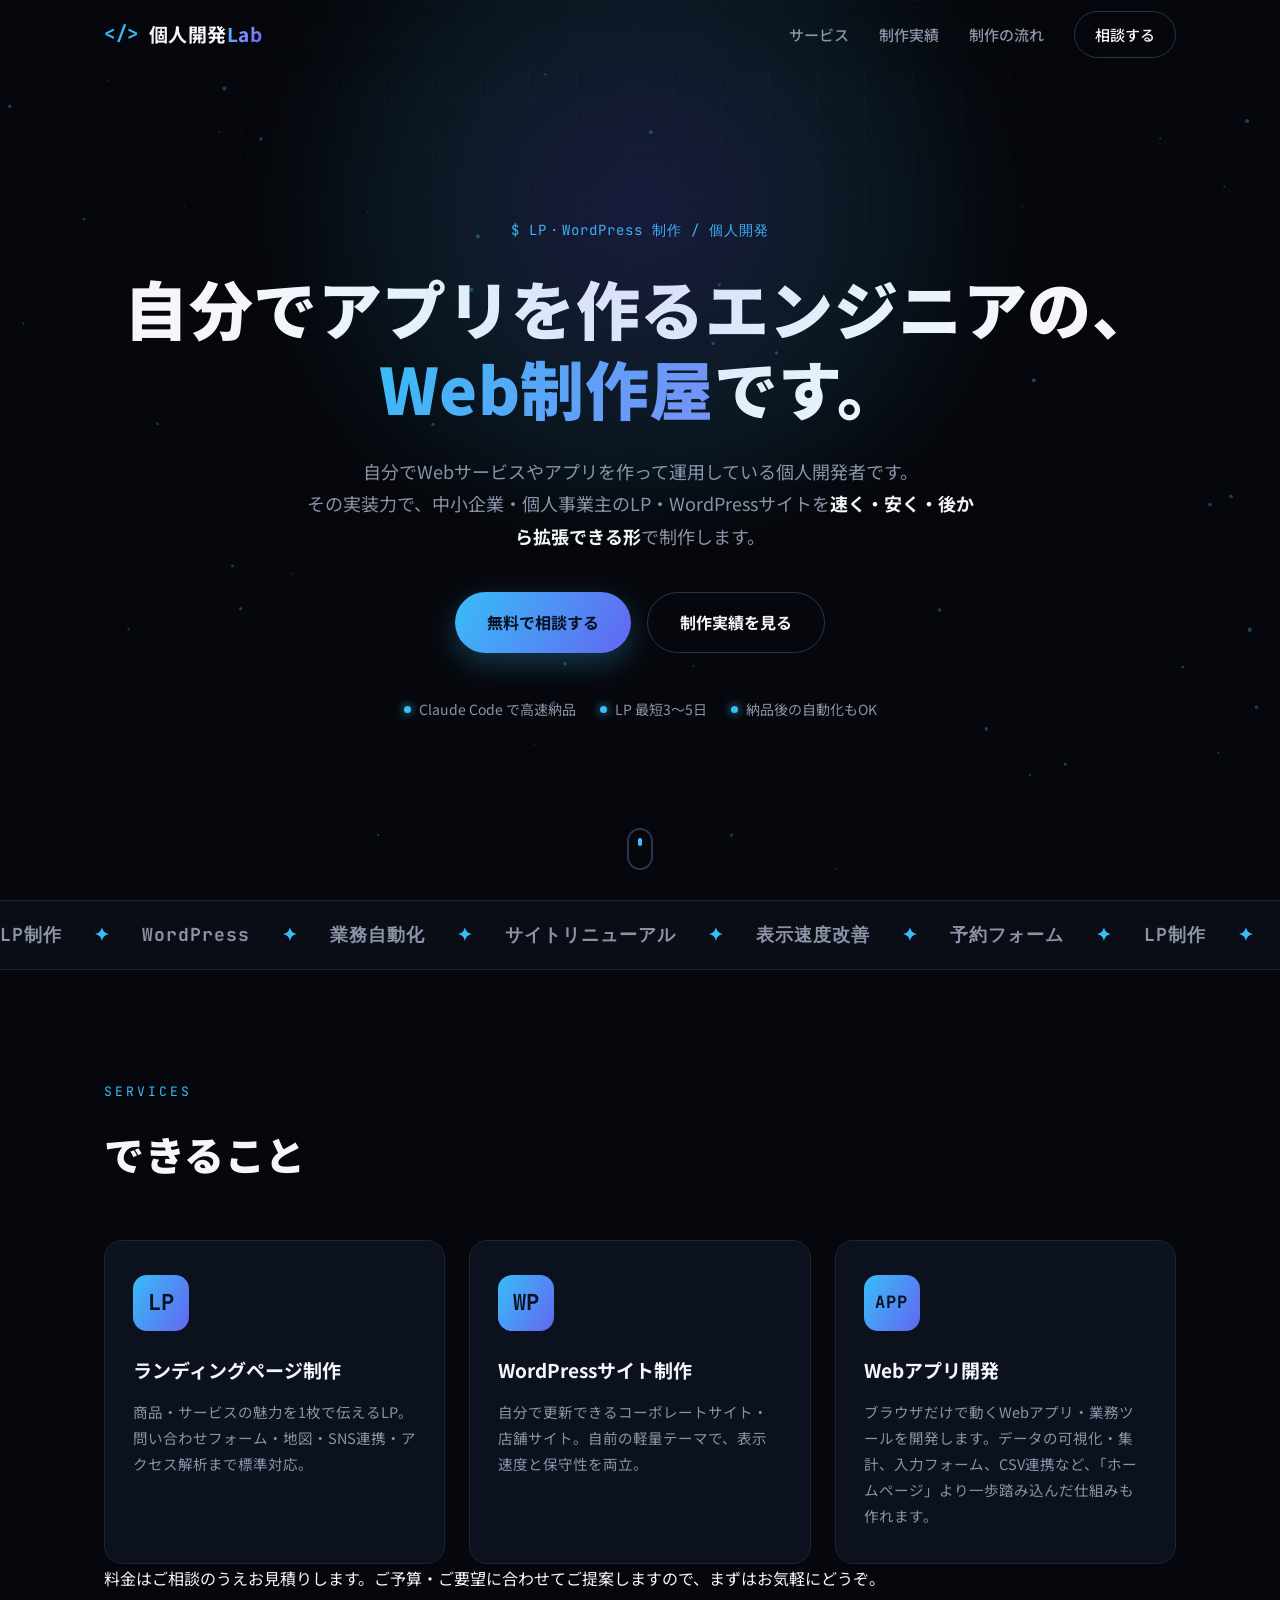
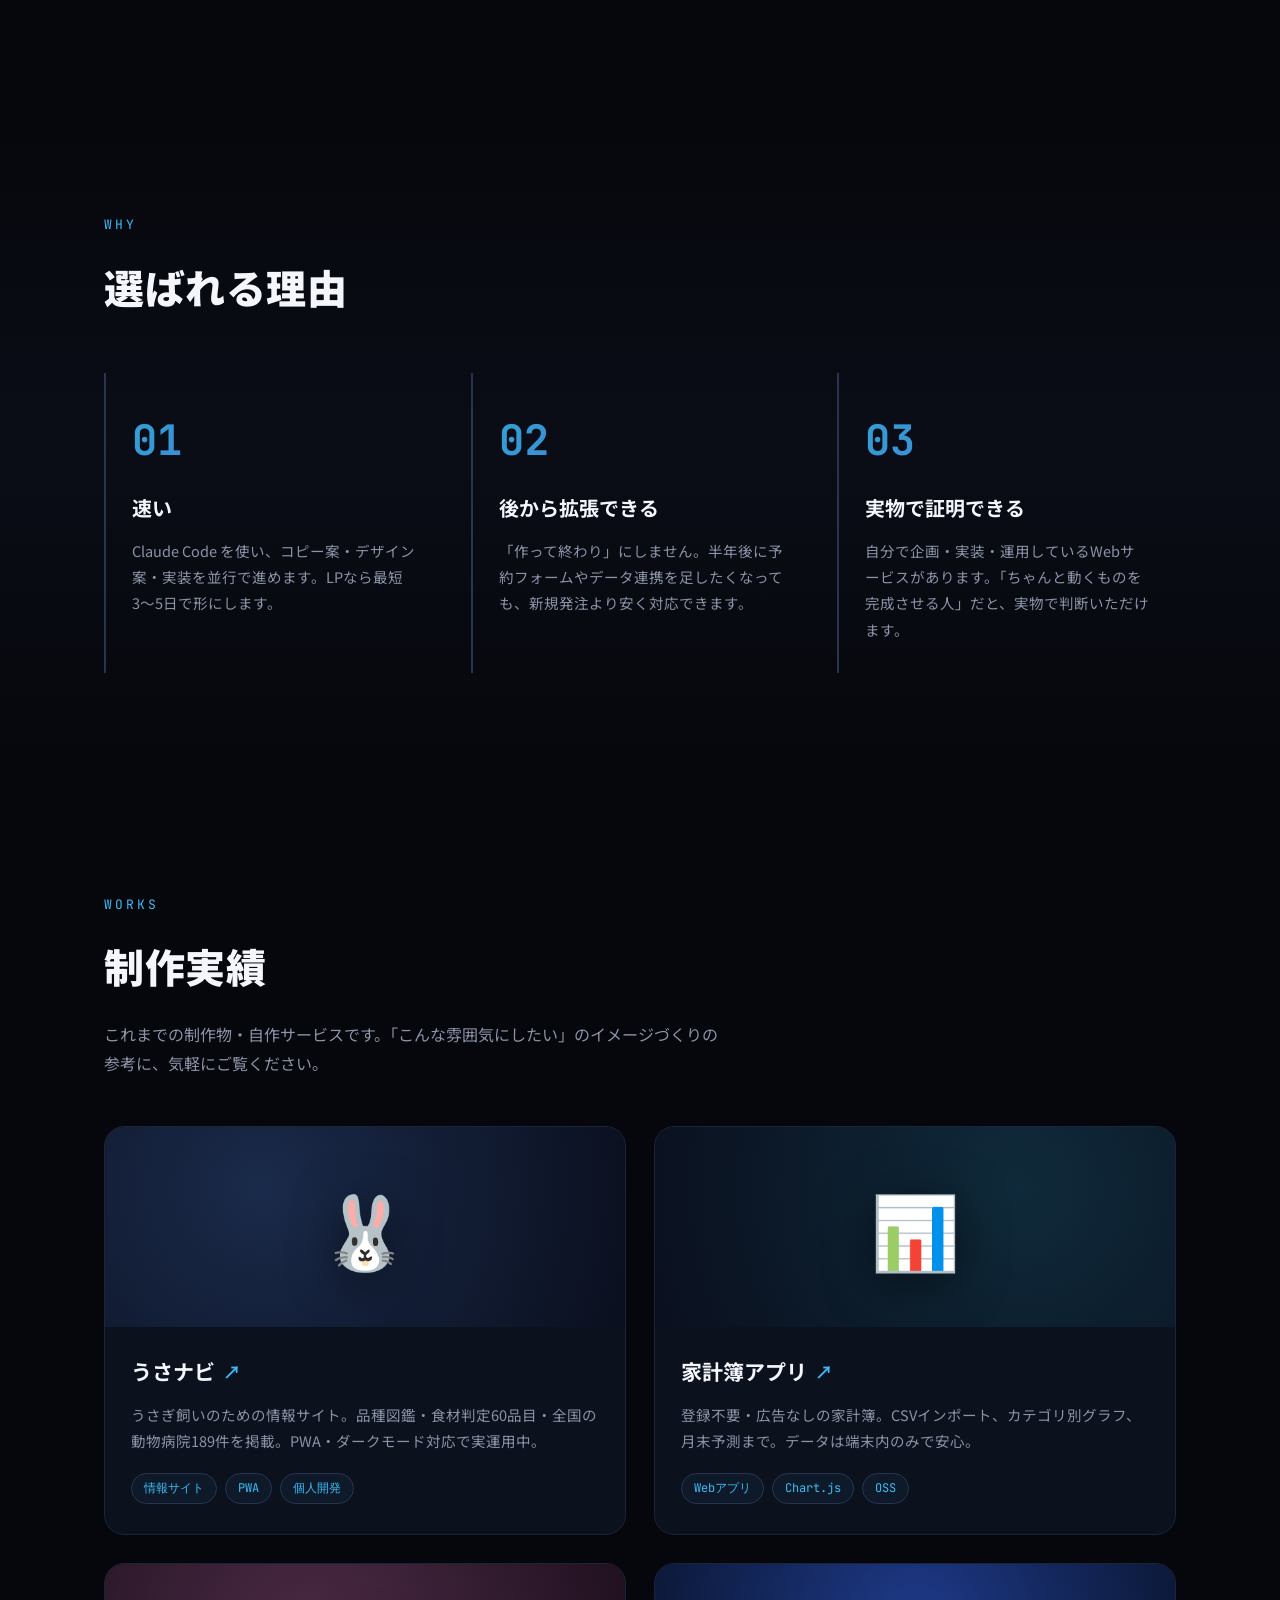
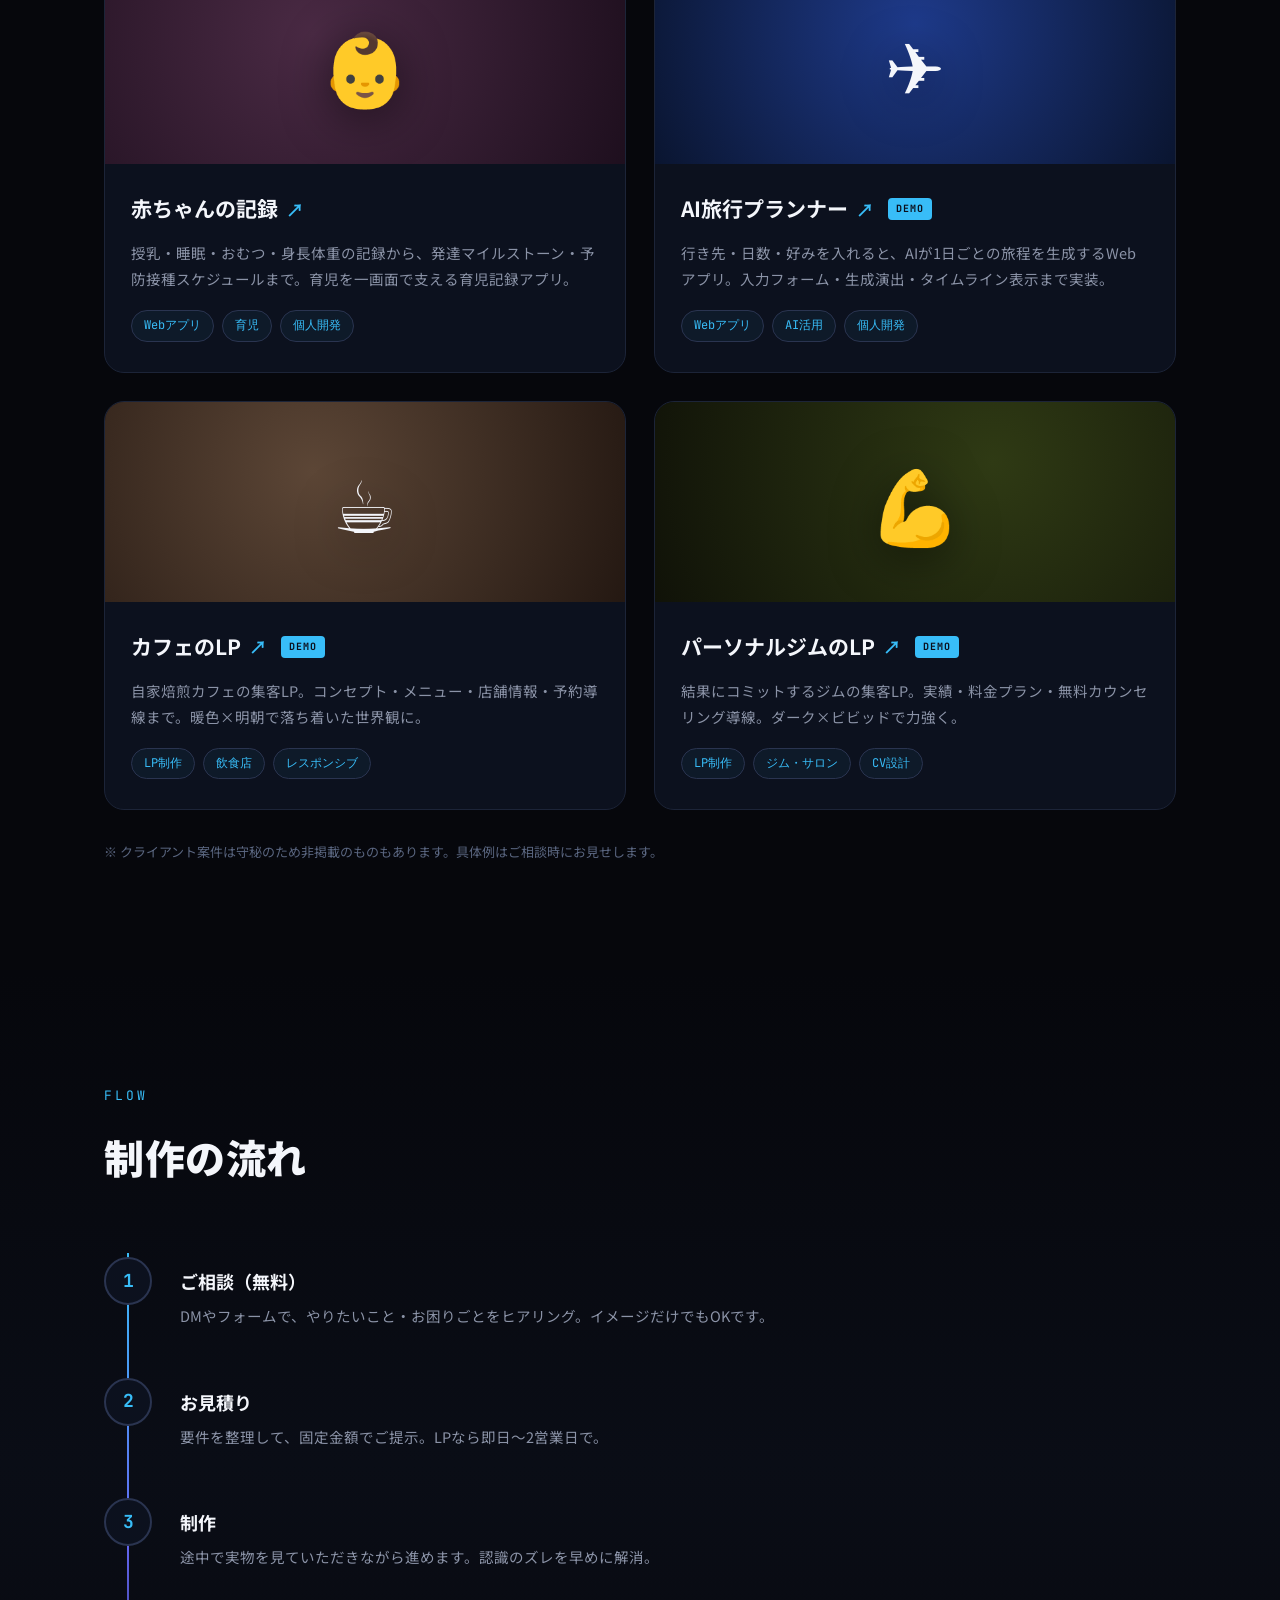
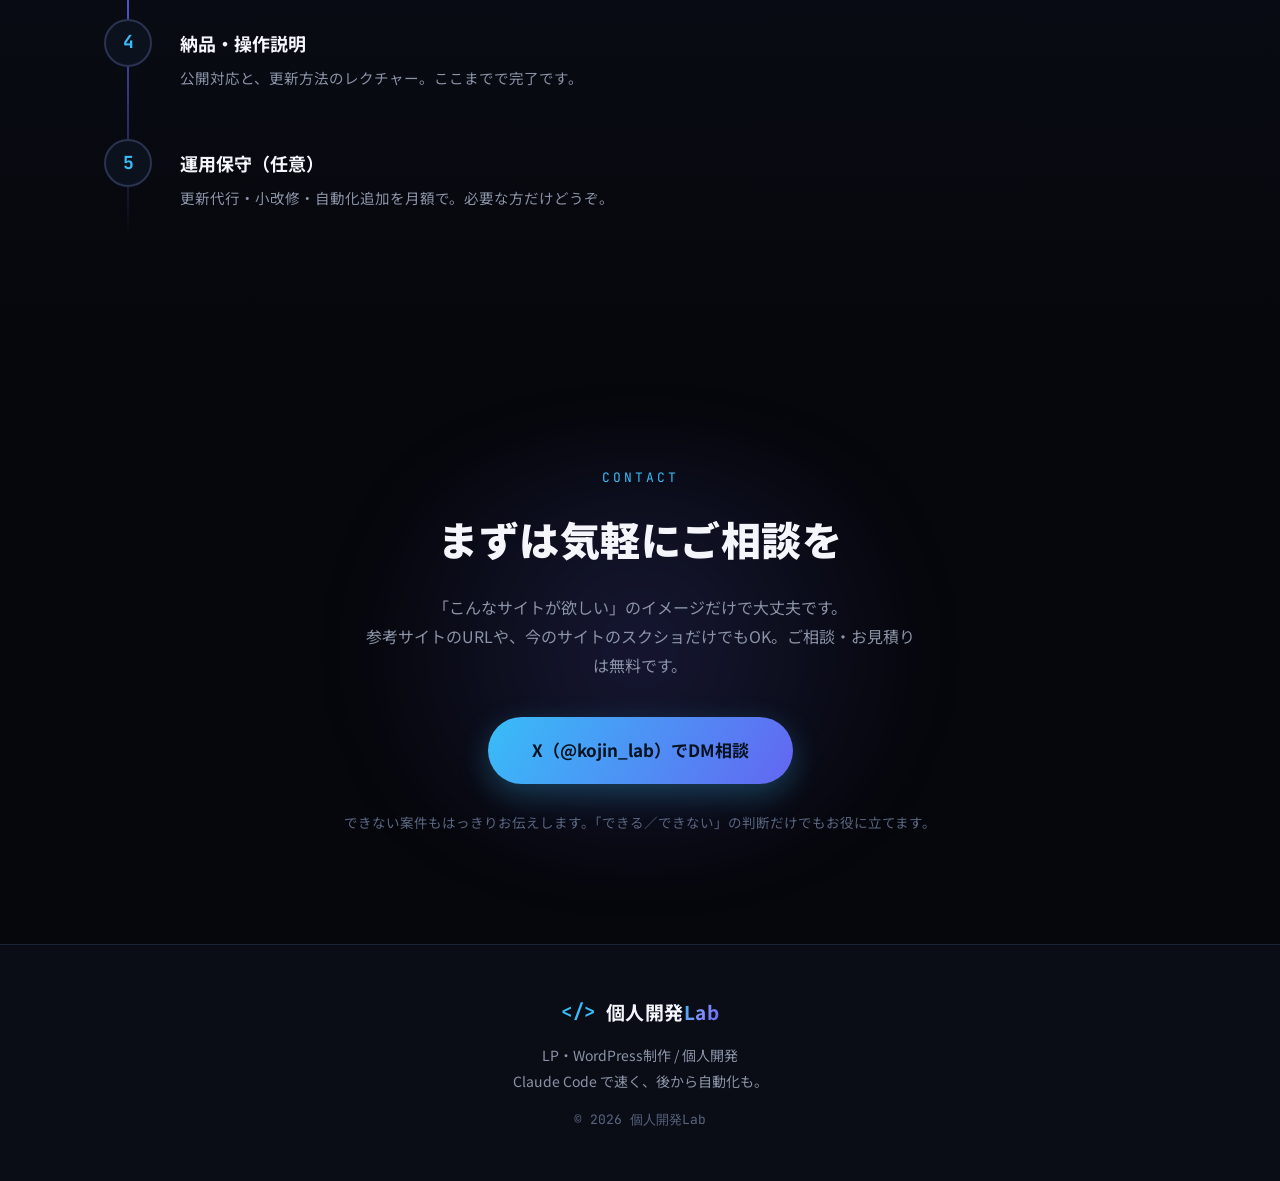
==== commit 66041b9d: "OGP対応: SNS共有用カード画像(ogp.png 1200x630)とmeta(og:image/twitter:card)を追加 Co-Authored-By: Claude Opus 4.8 " ====
--- a/index.html
+++ b/index.html
@@ -9,6 +9,16 @@
 <meta property="og:description" content="Claude Codeで速く作って、後から自動化も足せる。中小企業・個人事業主のためのLP・WordPress制作。">
 <meta property="og:type" content="website">
 <meta property="og:locale" content="ja_JP">
+<meta property="og:url" content="https://kazuma0604.github.io/Kojin-lab-site/">
+<meta property="og:site_name" content="個人開発Lab">
+<meta property="og:image" content="https://kazuma0604.github.io/Kojin-lab-site/ogp.png">
+<meta property="og:image:width" content="1200">
+<meta property="og:image:height" content="630">
+<meta property="og:image:alt" content="個人開発Lab｜LP・WordPress制作">
+<meta name="twitter:card" content="summary_large_image">
+<meta name="twitter:title" content="個人開発Lab｜LP・WordPress制作">
+<meta name="twitter:description" content="Claude Codeで速く作って、後から自動化も足せる。中小企業・個人事業主のためのLP・WordPress制作。">
+<meta name="twitter:image" content="https://kazuma0604.github.io/Kojin-lab-site/ogp.png">
 <link rel="preconnect" href="https://fonts.googleapis.com">
 <link rel="preconnect" href="https://fonts.gstatic.com" crossorigin>
 <link href="https://fonts.googleapis.com/css2?family=Noto+Sans+JP:wght@400;500;700;900&family=JetBrains+Mono:wght@400;700&display=swap" rel="stylesheet">
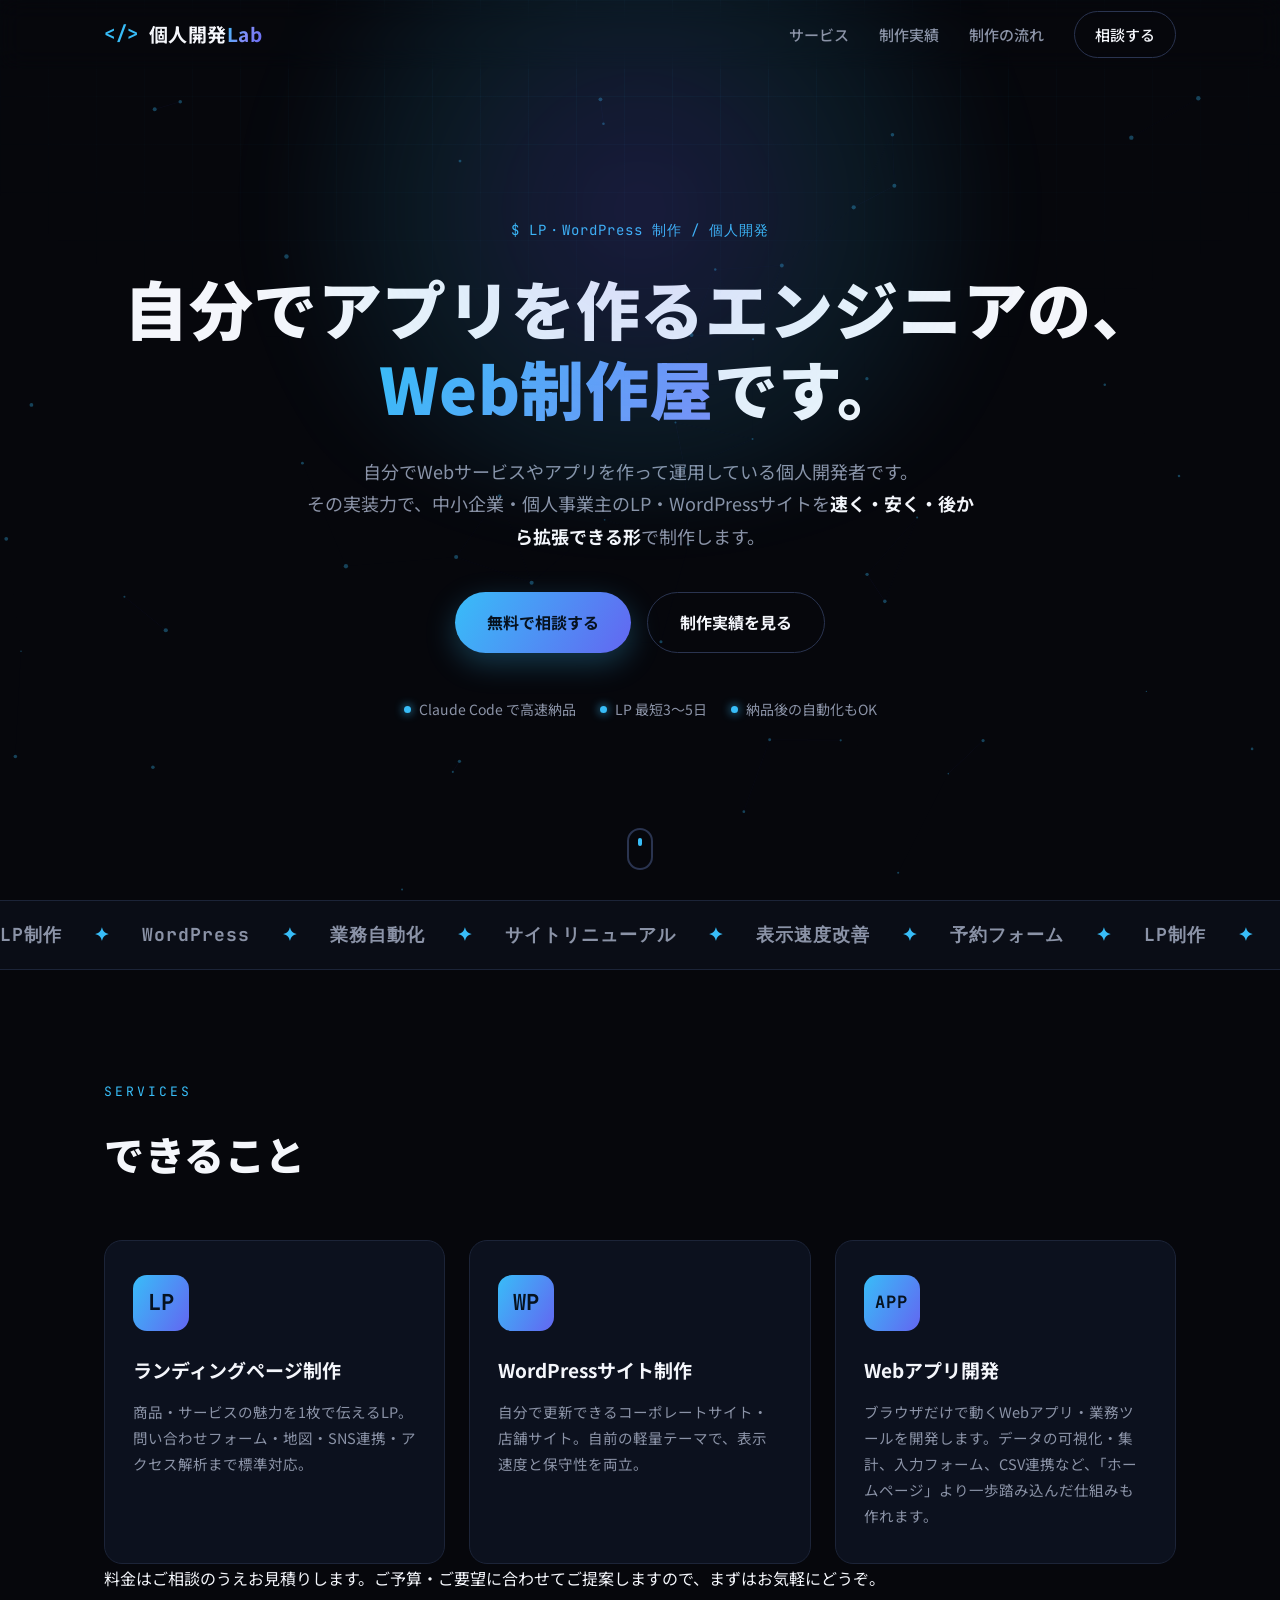
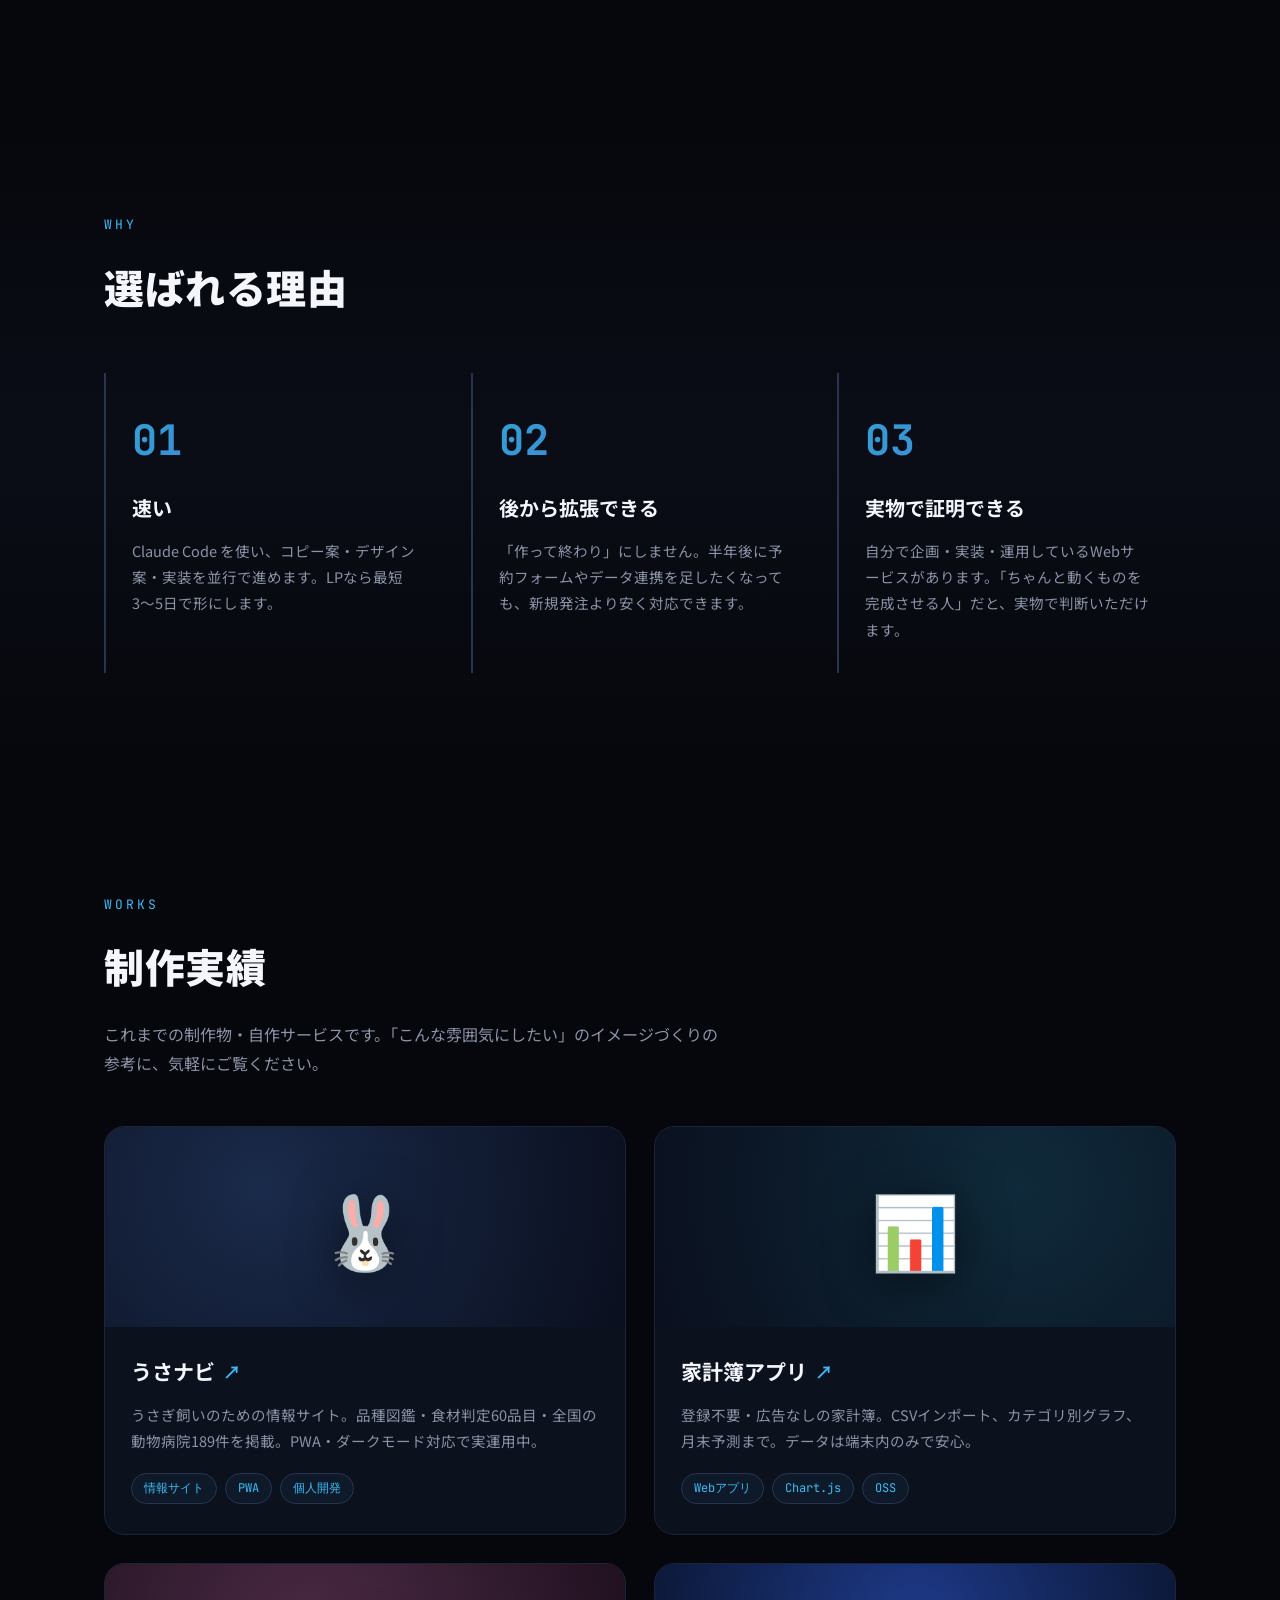
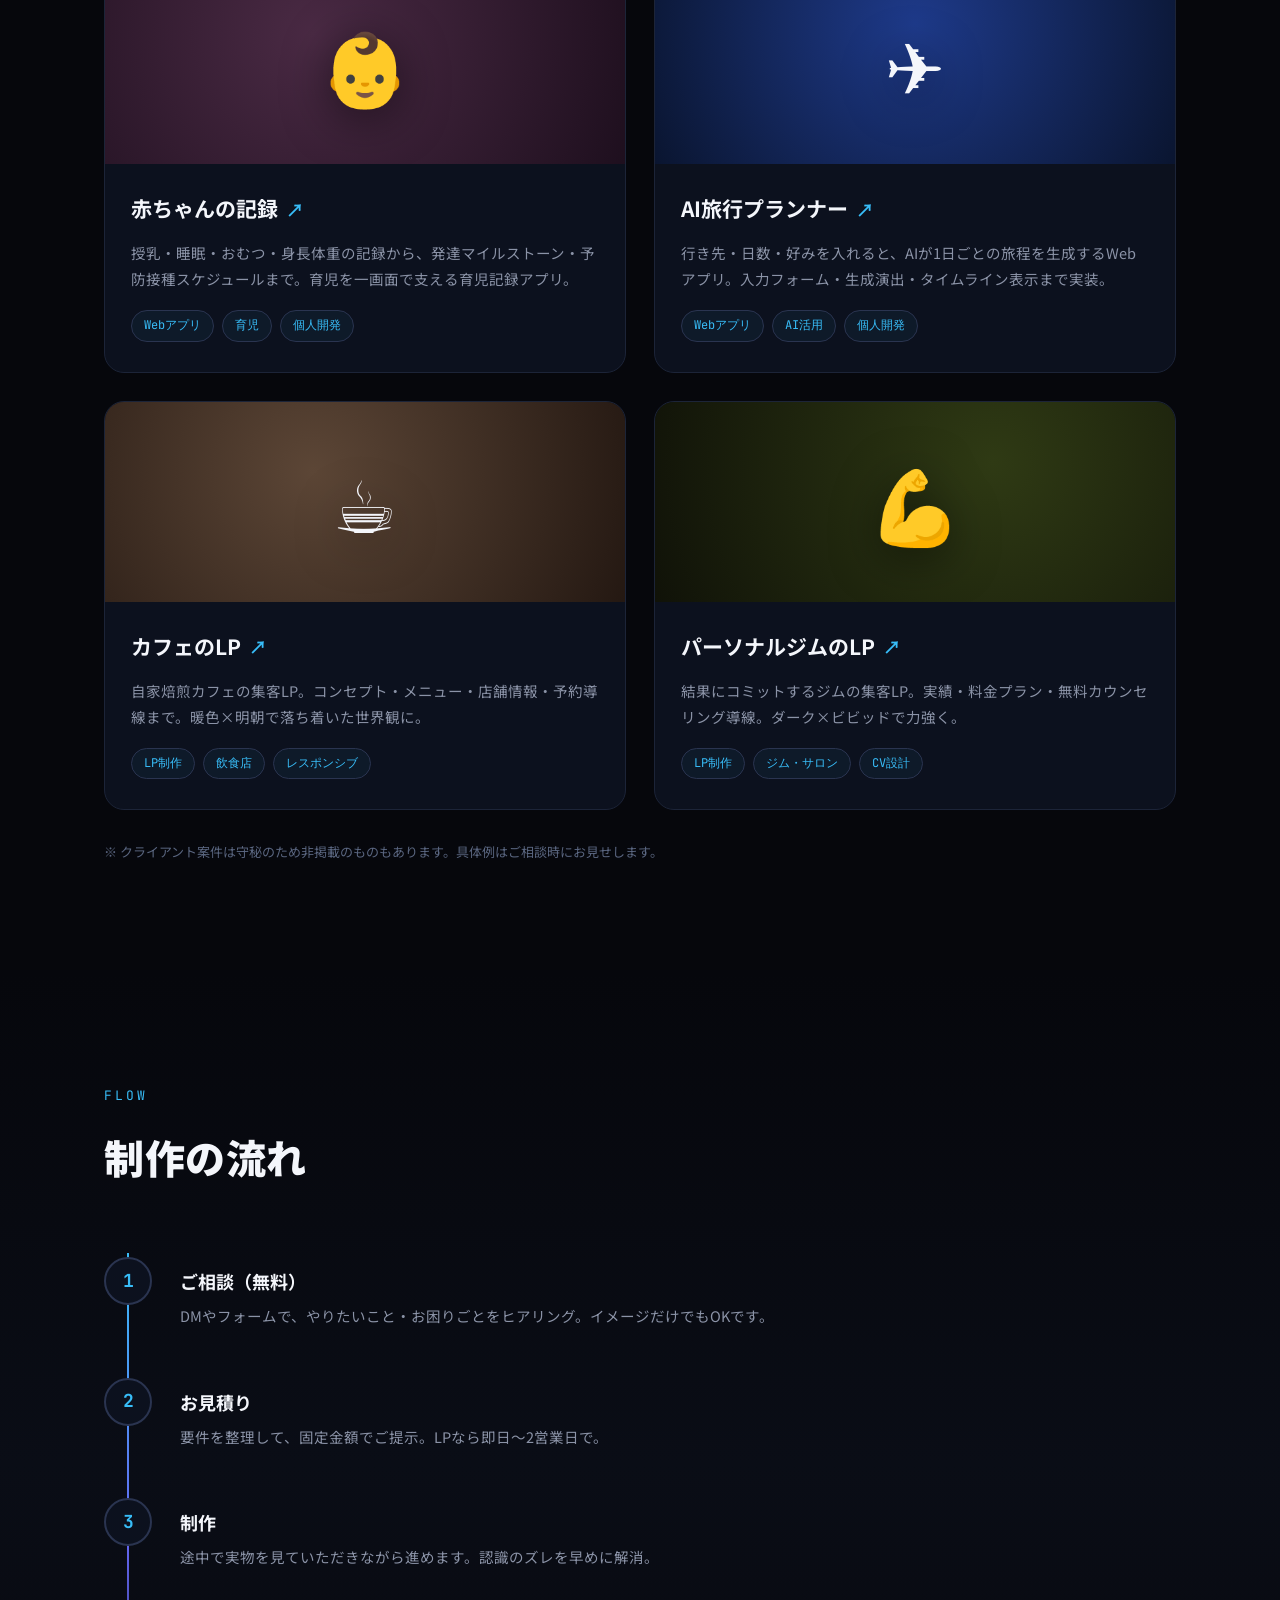
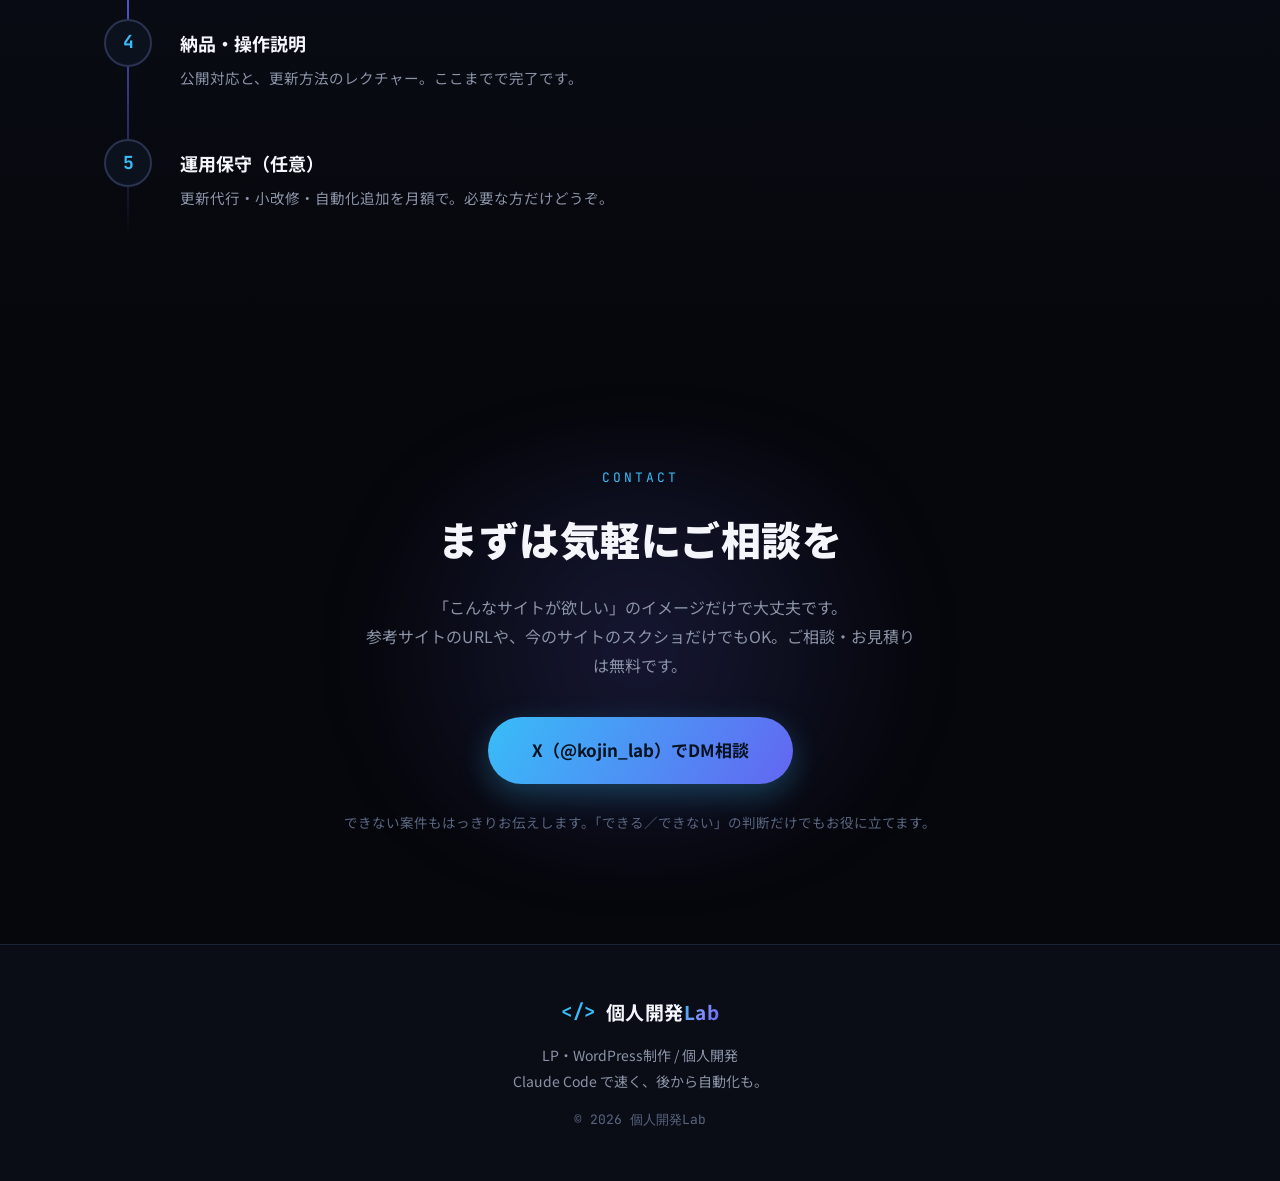
==== commit 2f84e7bf: "実績カードのDEMOバッジを削除（AI旅行/cafe/gym） Co-Authored-By: Claude Opus 4.8 <noreply@anthropic.com>" ====
--- a/index.html
+++ b/index.html
@@ -172,7 +172,7 @@
             <span class="work-shine"></span>
           </div>
           <div class="work-body">
-            <h3>AI旅行プランナー <span class="work-arrow">↗</span><span class="work-demo">DEMO</span></h3>
+            <h3>AI旅行プランナー <span class="work-arrow">↗</span></h3>
             <p>行き先・日数・好みを入れると、AIが1日ごとの旅程を生成するWebアプリ。入力フォーム・生成演出・タイムライン表示まで実装。</p>
             <p class="work-tags"><span>Webアプリ</span><span>AI活用</span><span>個人開発</span></p>
           </div>
@@ -183,7 +183,7 @@
             <span class="work-shine"></span>
           </div>
           <div class="work-body">
-            <h3>カフェのLP <span class="work-arrow">↗</span><span class="work-demo">DEMO</span></h3>
+            <h3>カフェのLP <span class="work-arrow">↗</span></h3>
             <p>自家焙煎カフェの集客LP。コンセプト・メニュー・店舗情報・予約導線まで。暖色×明朝で落ち着いた世界観に。</p>
             <p class="work-tags"><span>LP制作</span><span>飲食店</span><span>レスポンシブ</span></p>
           </div>
@@ -194,7 +194,7 @@
             <span class="work-shine"></span>
           </div>
           <div class="work-body">
-            <h3>パーソナルジムのLP <span class="work-arrow">↗</span><span class="work-demo">DEMO</span></h3>
+            <h3>パーソナルジムのLP <span class="work-arrow">↗</span></h3>
             <p>結果にコミットするジムの集客LP。実績・料金プラン・無料カウンセリング導線。ダーク×ビビッドで力強く。</p>
             <p class="work-tags"><span>LP制作</span><span>ジム・サロン</span><span>CV設計</span></p>
           </div>
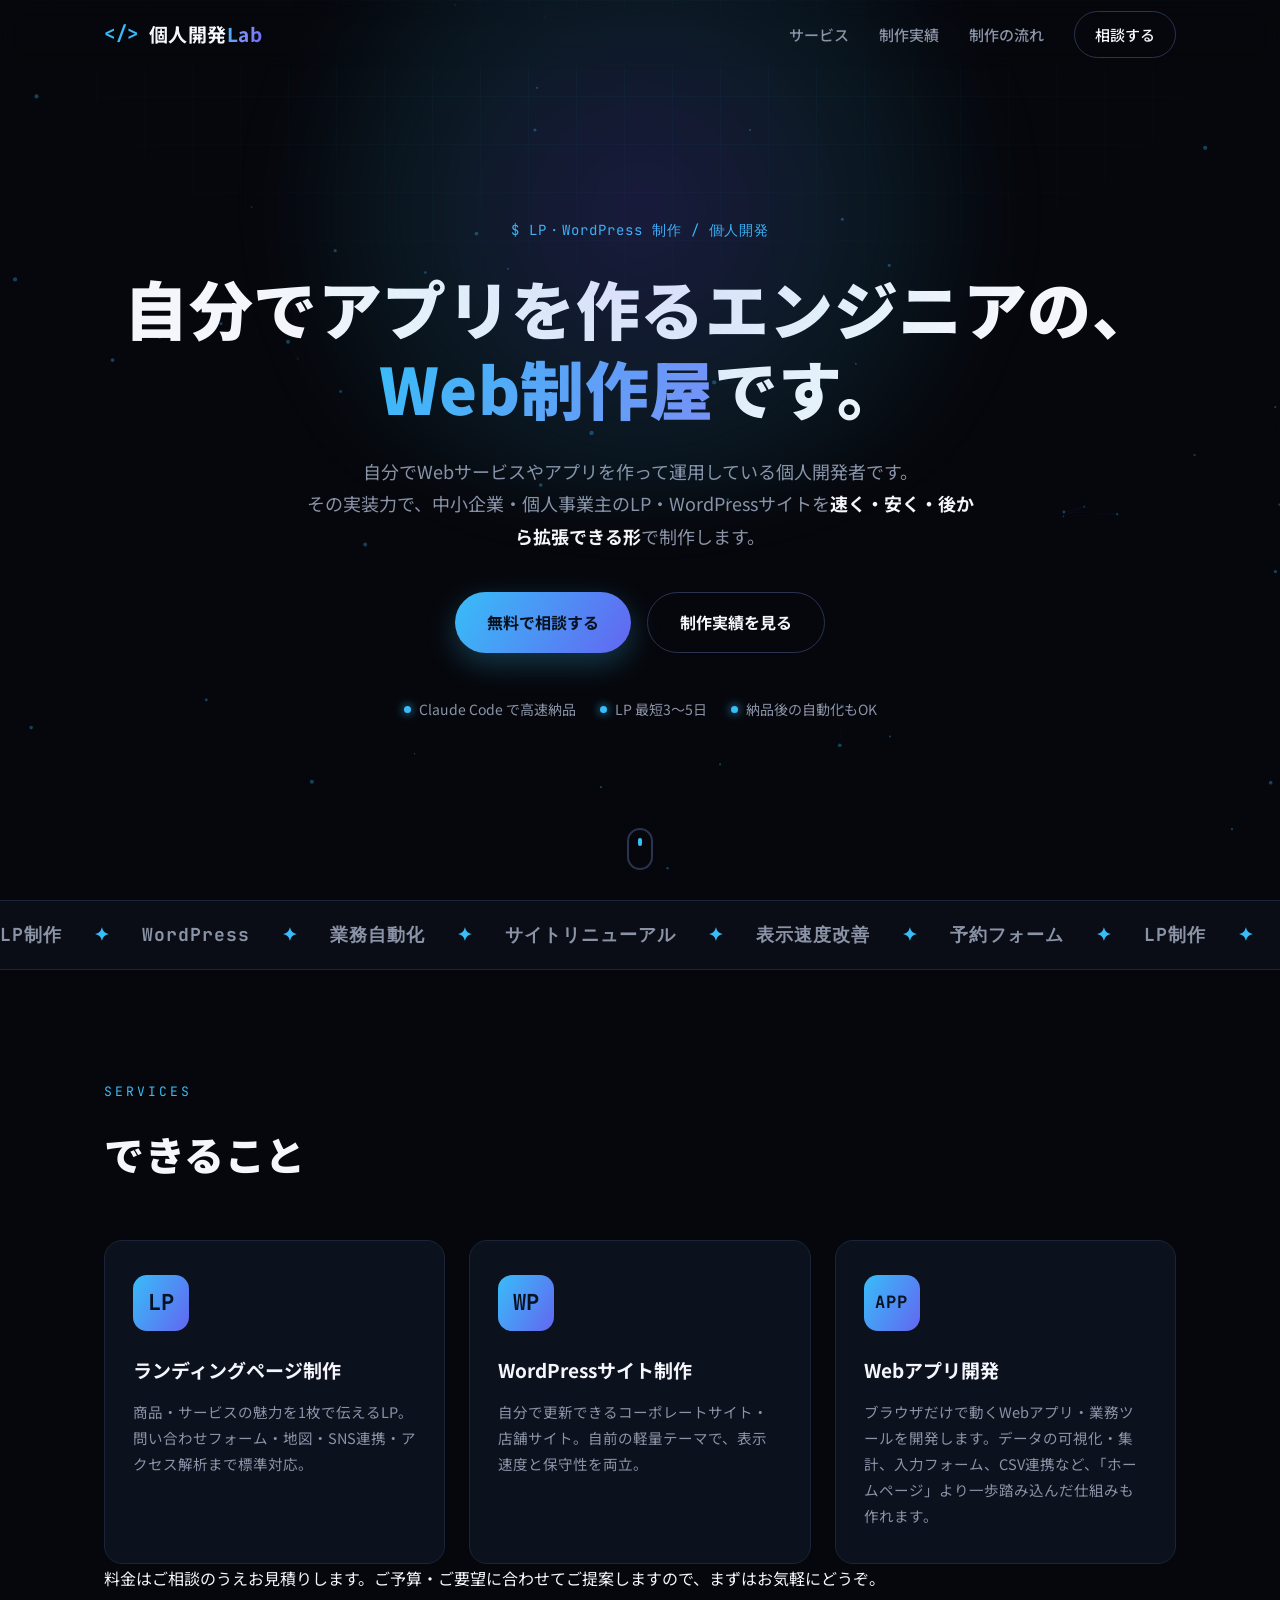
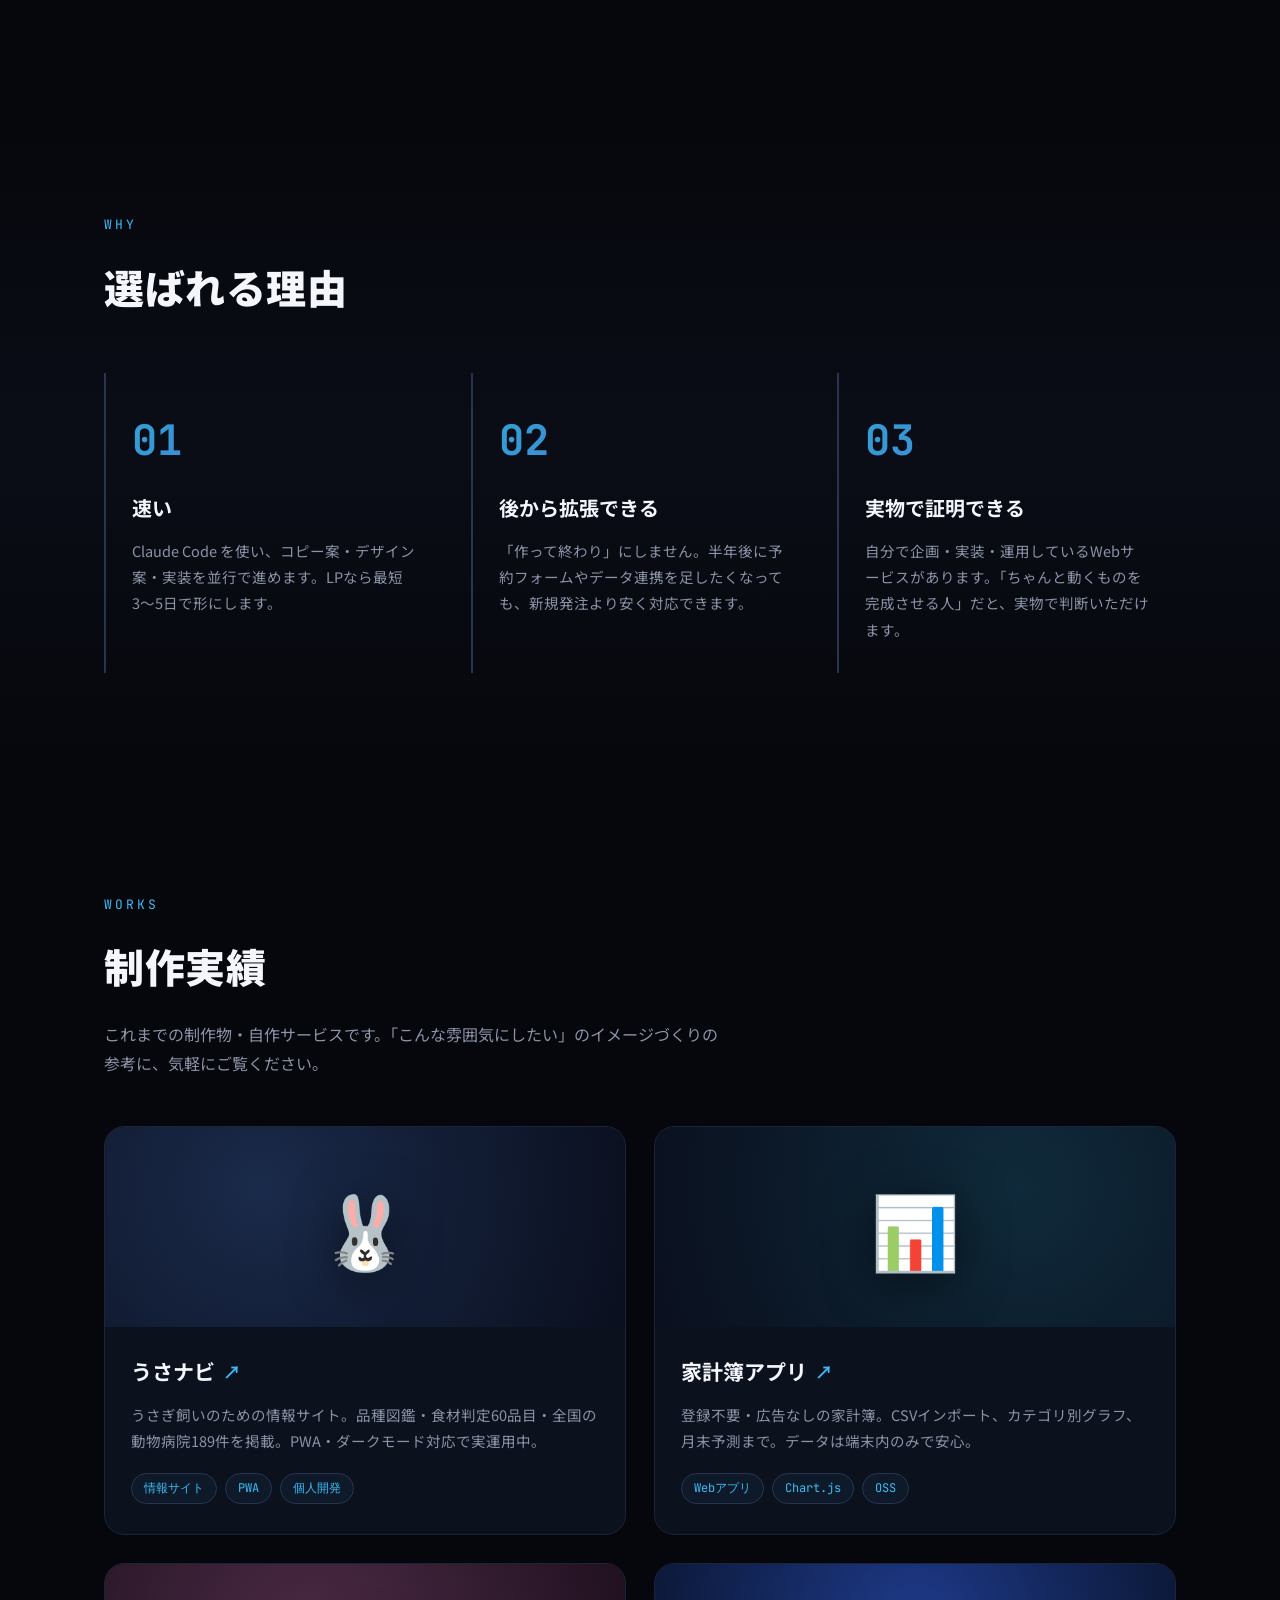
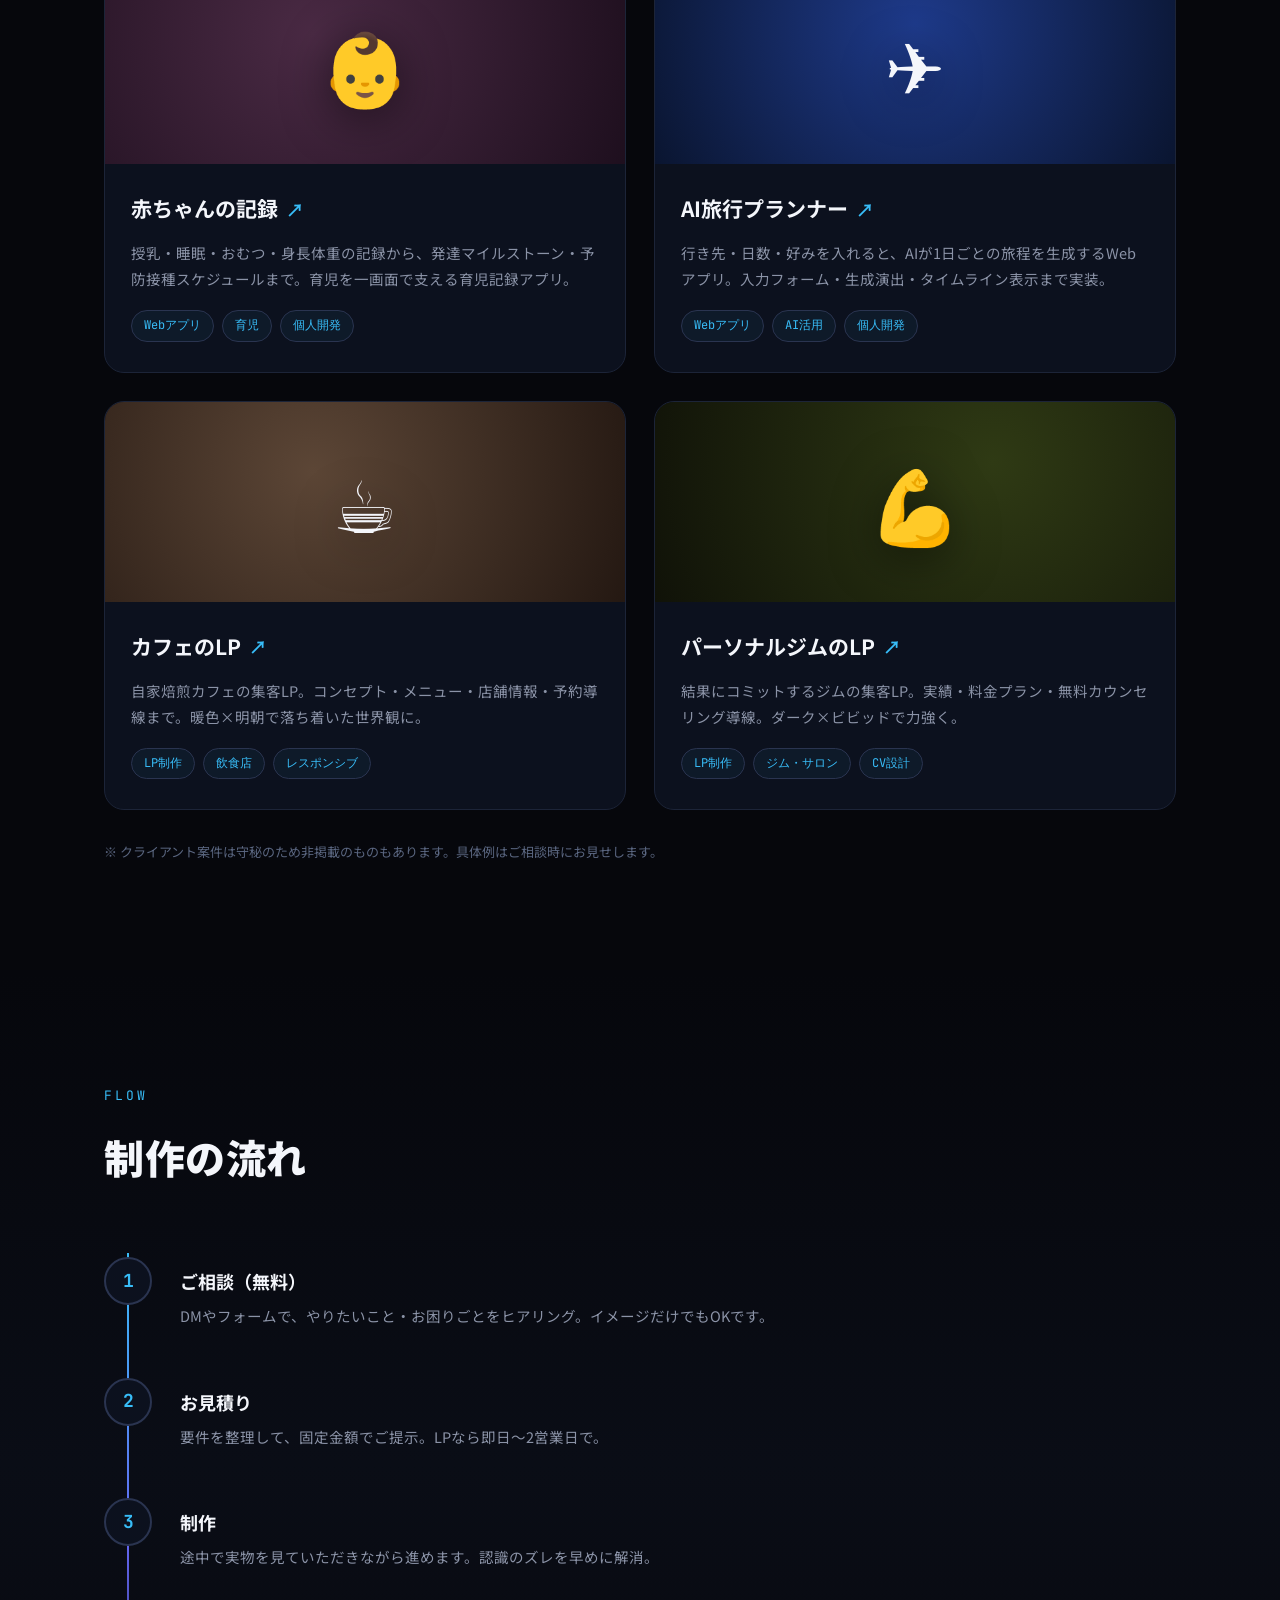
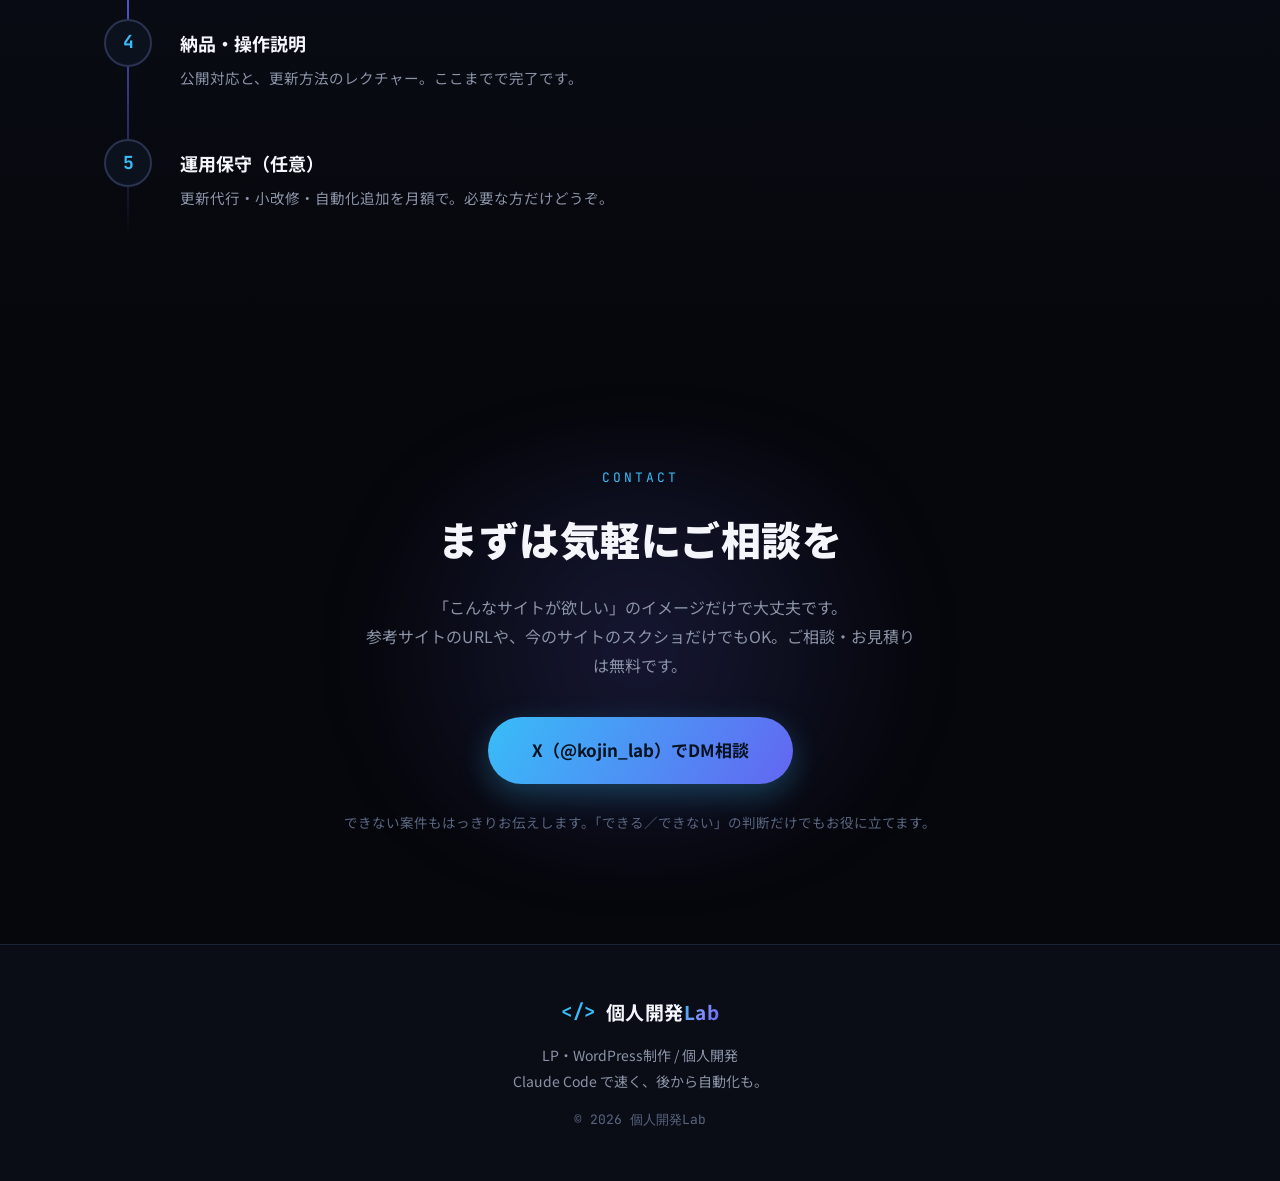
==== commit 06756315: "コード品質改善(デザイン・挙動不変): OGP/favicon/canonical/theme-color統一・正規URL大小文字修正, アクセシビリティ(aria-label/aria-hidden" ====
--- a/index.html
+++ b/index.html
@@ -19,6 +19,9 @@
 <meta name="twitter:title" content="個人開発Lab｜LP・WordPress制作">
 <meta name="twitter:description" content="Claude Codeで速く作って、後から自動化も足せる。中小企業・個人事業主のためのLP・WordPress制作。">
 <meta name="twitter:image" content="https://kazuma0604.github.io/Kojin-lab-site/ogp.png">
+<link rel="canonical" href="https://kazuma0604.github.io/Kojin-lab-site/">
+<link rel="icon" href="data:image/svg+xml,%3Csvg xmlns='http://www.w3.org/2000/svg' viewBox='0 0 64 64'%3E%3Crect width='64' height='64' rx='14' fill='%2306070c'/%3E%3Ctext x='32' y='44' font-family='monospace' font-size='30' font-weight='700' text-anchor='middle' fill='%2338bdf8'%3E%26lt;/%26gt;%3C/text%3E%3C/svg%3E">
+<meta name="theme-color" content="#06070c">
 <link rel="preconnect" href="https://fonts.googleapis.com">
 <link rel="preconnect" href="https://fonts.gstatic.com" crossorigin>
 <link href="https://fonts.googleapis.com/css2?family=Noto+Sans+JP:wght@400;500;700;900&family=JetBrains+Mono:wght@400;700&display=swap" rel="stylesheet">
@@ -33,7 +36,7 @@
 <header class="site-header" id="top">
   <div class="container header-inner">
     <a href="#top" class="brand">
-      <span class="brand-mark">&lt;/&gt;</span>
+      <span class="brand-mark" aria-hidden="true">&lt;/&gt;</span>
       <span class="brand-name">個人開発<span class="accent-text">Lab</span></span>
     </a>
     <nav class="nav" id="nav" aria-label="メインナビ">
@@ -42,7 +45,7 @@
       <a href="#flow">制作の流れ</a>
       <a href="#contact" class="nav-cta">相談する</a>
     </nav>
-    <button class="nav-toggle" aria-label="メニュー" id="navToggle"><span></span><span></span><span></span></button>
+    <button class="nav-toggle" aria-label="メニュー" aria-expanded="false" aria-controls="nav" id="navToggle"><span aria-hidden="true"></span><span aria-hidden="true"></span><span aria-hidden="true"></span></button>
   </div>
 </header>
 
@@ -52,7 +55,7 @@
     <div class="hero-grid" aria-hidden="true"></div>
     <div class="hero-glow" aria-hidden="true"></div>
     <div class="container hero-inner">
-      <p class="hero-eyebrow reveal"><span class="mono blink-cursor">$</span> LP・WordPress 制作 / 個人開発</p>
+      <p class="hero-eyebrow reveal"><span class="mono blink-cursor" aria-hidden="true">$</span> LP・WordPress 制作 / 個人開発</p>
       <h1 class="hero-title reveal">自分でアプリを作るエンジニアの、<br><span class="accent-text gradient-animate">Web制作屋</span>です。</h1>
       <p class="hero-sub reveal">
         自分でWebサービスやアプリを作って運用している個人開発者です。<br>
@@ -135,66 +138,66 @@
       <div class="works">
         <a class="work reveal" href="https://usaginavi.jp" target="_blank" rel="noopener">
           <div class="work-thumb work-thumb-usanavi">
-            <span class="work-emoji">🐰</span>
-            <span class="work-shine"></span>
-          </div>
-          <div class="work-body">
-            <h3>うさナビ <span class="work-arrow">↗</span></h3>
+            <span class="work-emoji" aria-hidden="true">🐰</span>
+            <span class="work-shine"></span>
+          </div>
+          <div class="work-body">
+            <h3>うさナビ <span class="work-arrow" aria-hidden="true">↗</span></h3>
             <p>うさぎ飼いのための情報サイト。品種図鑑・食材判定60品目・全国の動物病院189件を掲載。PWA・ダークモード対応で実運用中。</p>
             <p class="work-tags"><span>情報サイト</span><span>PWA</span><span>個人開発</span></p>
           </div>
         </a>
         <a class="work reveal" href="https://kazuma0604.github.io/kakeibo/" target="_blank" rel="noopener">
           <div class="work-thumb work-thumb-kakeibo">
-            <span class="work-emoji">📊</span>
-            <span class="work-shine"></span>
-          </div>
-          <div class="work-body">
-            <h3>家計簿アプリ <span class="work-arrow">↗</span></h3>
+            <span class="work-emoji" aria-hidden="true">📊</span>
+            <span class="work-shine"></span>
+          </div>
+          <div class="work-body">
+            <h3>家計簿アプリ <span class="work-arrow" aria-hidden="true">↗</span></h3>
             <p>登録不要・広告なしの家計簿。CSVインポート、カテゴリ別グラフ、月末予測まで。データは端末内のみで安心。</p>
             <p class="work-tags"><span>Webアプリ</span><span>Chart.js</span><span>OSS</span></p>
           </div>
         </a>
         <a class="work reveal" href="works/baby/index.html" target="_blank" rel="noopener">
           <div class="work-thumb work-thumb-baby">
-            <span class="work-emoji">👶</span>
-            <span class="work-shine"></span>
-          </div>
-          <div class="work-body">
-            <h3>赤ちゃんの記録 <span class="work-arrow">↗</span></h3>
+            <span class="work-emoji" aria-hidden="true">👶</span>
+            <span class="work-shine"></span>
+          </div>
+          <div class="work-body">
+            <h3>赤ちゃんの記録 <span class="work-arrow" aria-hidden="true">↗</span></h3>
             <p>授乳・睡眠・おむつ・身長体重の記録から、発達マイルストーン・予防接種スケジュールまで。育児を一画面で支える育児記録アプリ。</p>
             <p class="work-tags"><span>Webアプリ</span><span>育児</span><span>個人開発</span></p>
           </div>
         </a>
         <a class="work reveal" href="works/travel/index.html" target="_blank" rel="noopener">
           <div class="work-thumb work-thumb-travel">
-            <span class="work-emoji">✈️</span>
-            <span class="work-shine"></span>
-          </div>
-          <div class="work-body">
-            <h3>AI旅行プランナー <span class="work-arrow">↗</span></h3>
+            <span class="work-emoji" aria-hidden="true">✈️</span>
+            <span class="work-shine"></span>
+          </div>
+          <div class="work-body">
+            <h3>AI旅行プランナー <span class="work-arrow" aria-hidden="true">↗</span></h3>
             <p>行き先・日数・好みを入れると、AIが1日ごとの旅程を生成するWebアプリ。入力フォーム・生成演出・タイムライン表示まで実装。</p>
             <p class="work-tags"><span>Webアプリ</span><span>AI活用</span><span>個人開発</span></p>
           </div>
         </a>
         <a class="work reveal" href="works/cafe/index.html" target="_blank" rel="noopener">
           <div class="work-thumb work-thumb-cafe">
-            <span class="work-emoji">☕</span>
-            <span class="work-shine"></span>
-          </div>
-          <div class="work-body">
-            <h3>カフェのLP <span class="work-arrow">↗</span></h3>
+            <span class="work-emoji" aria-hidden="true">☕</span>
+            <span class="work-shine"></span>
+          </div>
+          <div class="work-body">
+            <h3>カフェのLP <span class="work-arrow" aria-hidden="true">↗</span></h3>
             <p>自家焙煎カフェの集客LP。コンセプト・メニュー・店舗情報・予約導線まで。暖色×明朝で落ち着いた世界観に。</p>
             <p class="work-tags"><span>LP制作</span><span>飲食店</span><span>レスポンシブ</span></p>
           </div>
         </a>
         <a class="work reveal" href="works/gym/index.html" target="_blank" rel="noopener">
           <div class="work-thumb work-thumb-gym">
-            <span class="work-emoji">💪</span>
-            <span class="work-shine"></span>
-          </div>
-          <div class="work-body">
-            <h3>パーソナルジムのLP <span class="work-arrow">↗</span></h3>
+            <span class="work-emoji" aria-hidden="true">💪</span>
+            <span class="work-shine"></span>
+          </div>
+          <div class="work-body">
+            <h3>パーソナルジムのLP <span class="work-arrow" aria-hidden="true">↗</span></h3>
             <p>結果にコミットするジムの集客LP。実績・料金プラン・無料カウンセリング導線。ダーク×ビビッドで力強く。</p>
             <p class="work-tags"><span>LP制作</span><span>ジム・サロン</span><span>CV設計</span></p>
           </div>
@@ -228,7 +231,7 @@
         参考サイトのURLや、今のサイトのスクショだけでもOK。ご相談・お見積りは無料です。
       </p>
       <div class="hero-actions reveal">
-        <a href="https://x.com/kojin_lab" target="_blank" rel="noopener" class="btn btn-primary btn-lg"><span>X（@kojin_lab）でDM相談</span></a>
+        <a href="https://x.com/kojin_lab" target="_blank" rel="noopener" class="btn btn-primary btn-lg" aria-label="X（@kojin_lab）でDM相談（新しいタブで開く）"><span>X（@kojin_lab）でDM相談</span></a>
       </div>
       <p class="contact-note reveal">できない案件もはっきりお伝えします。「できる／できない」の判断だけでもお役に立てます。</p>
     </div>
@@ -237,13 +240,13 @@
 </main>
 
 <a href="#contact" class="fab" id="fab" aria-label="相談する">
-  <span class="fab-icon">✉</span><span class="fab-text">相談する</span>
+  <span class="fab-icon" aria-hidden="true">✉</span><span class="fab-text">相談する</span>
 </a>
 
 <footer class="site-footer">
   <div class="container footer-inner">
     <div class="brand">
-      <span class="brand-mark">&lt;/&gt;</span>
+      <span class="brand-mark" aria-hidden="true">&lt;/&gt;</span>
       <span class="brand-name">個人開発<span class="accent-text">Lab</span></span>
     </div>
     <p class="footer-text">LP・WordPress制作 / 個人開発<br>Claude Code で速く、後から自動化も。</p>
@@ -251,6 +254,6 @@
   </div>
 </footer>
 
-<script src="main.js"></script>
+<script src="main.js" defer></script>
 </body>
 </html>
--- a/style.css
+++ b/style.css
@@ -152,8 +152,6 @@
 .card-icon-app{font-size:17px!important;letter-spacing:1px}
 .card h3{font-size:19px;margin-bottom:12px}
 .card p{color:var(--muted);font-size:14.5px}
-.card-price{margin-top:20px;font-weight:900;font-size:24px;color:var(--text)!important;font-family:"JetBrains Mono",monospace}
-.card-price .num{background:var(--accent-grad);-webkit-background-clip:text;background-clip:text;-webkit-text-fill-color:transparent}
 
 /* ============ Reasons ============ */
 .reasons{display:grid;grid-template-columns:repeat(3,1fr);gap:28px;margin-top:50px}
@@ -174,7 +172,6 @@
 .work-thumb-travel{background:radial-gradient(circle at 50% 30%,#1e3a8a,#0a1530)}
 .work-thumb-cafe{background:radial-gradient(circle at 40% 35%,#5c4636,#241812)}
 .work-thumb-gym{background:radial-gradient(circle at 65% 30%,#2f3a14,#101208)}
-.work-demo{font-family:"JetBrains Mono",monospace;font-size:10px;letter-spacing:1px;color:#0b0f1c;background:var(--cyan);padding:2px 8px;border-radius:4px;margin-left:6px;vertical-align:middle;font-weight:700}
 .work-emoji{font-size:72px;filter:drop-shadow(0 8px 24px rgba(0,0,0,.5));transition:transform .5s var(--ease);z-index:1}
 .work:hover .work-emoji{transform:scale(1.15) rotate(-6deg)}
 .work-shine{position:absolute;top:0;left:-60%;width:50%;height:100%;background:linear-gradient(110deg,transparent,rgba(255,255,255,.08),transparent);transform:skewX(-20deg);transition:left .7s var(--ease)}
@@ -294,6 +291,9 @@
   .hero-title{font-size:30px}
 }
 
+/* ============ Focus ring (keyboard only) ============ */
+:focus-visible{outline:2px solid var(--cyan);outline-offset:3px;border-radius:4px}
+
 @media(prefers-reduced-motion:reduce){
   *{animation:none!important;transition:none!important}
   .reveal{opacity:1;transform:none}
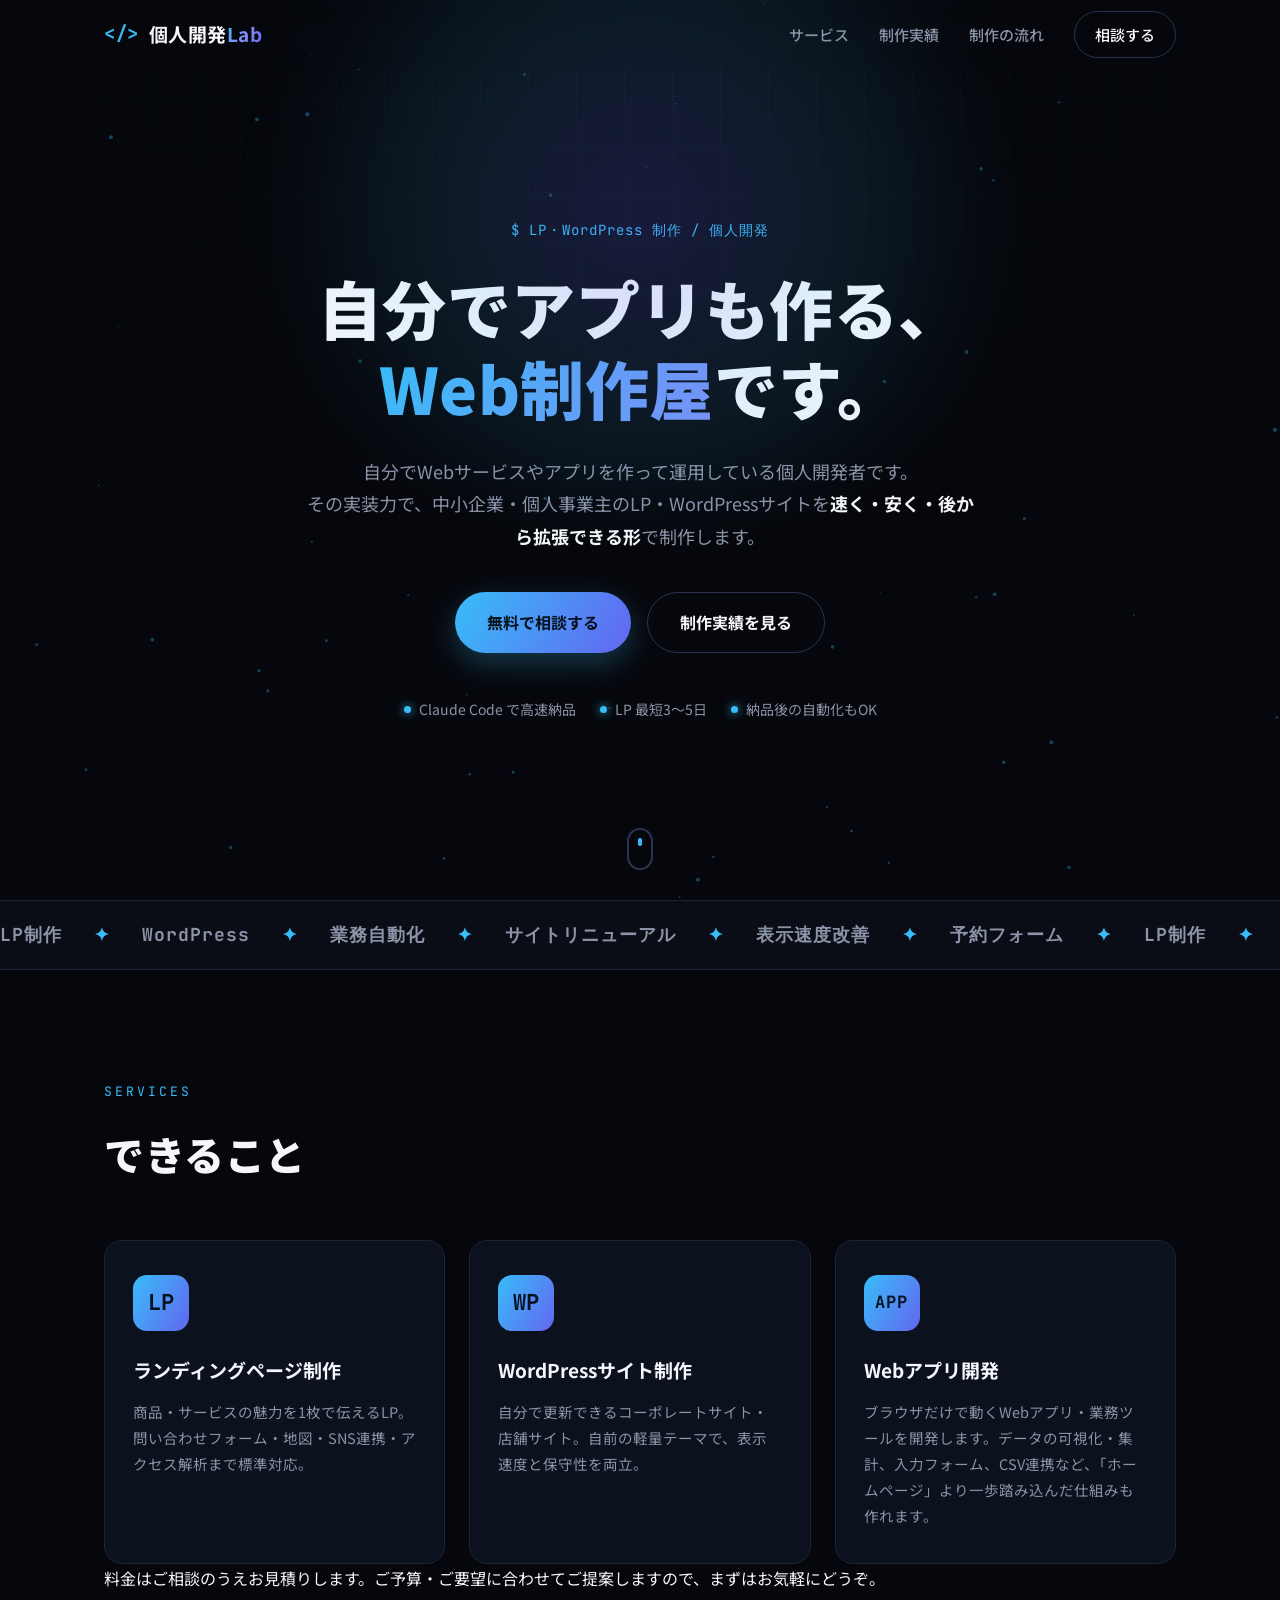
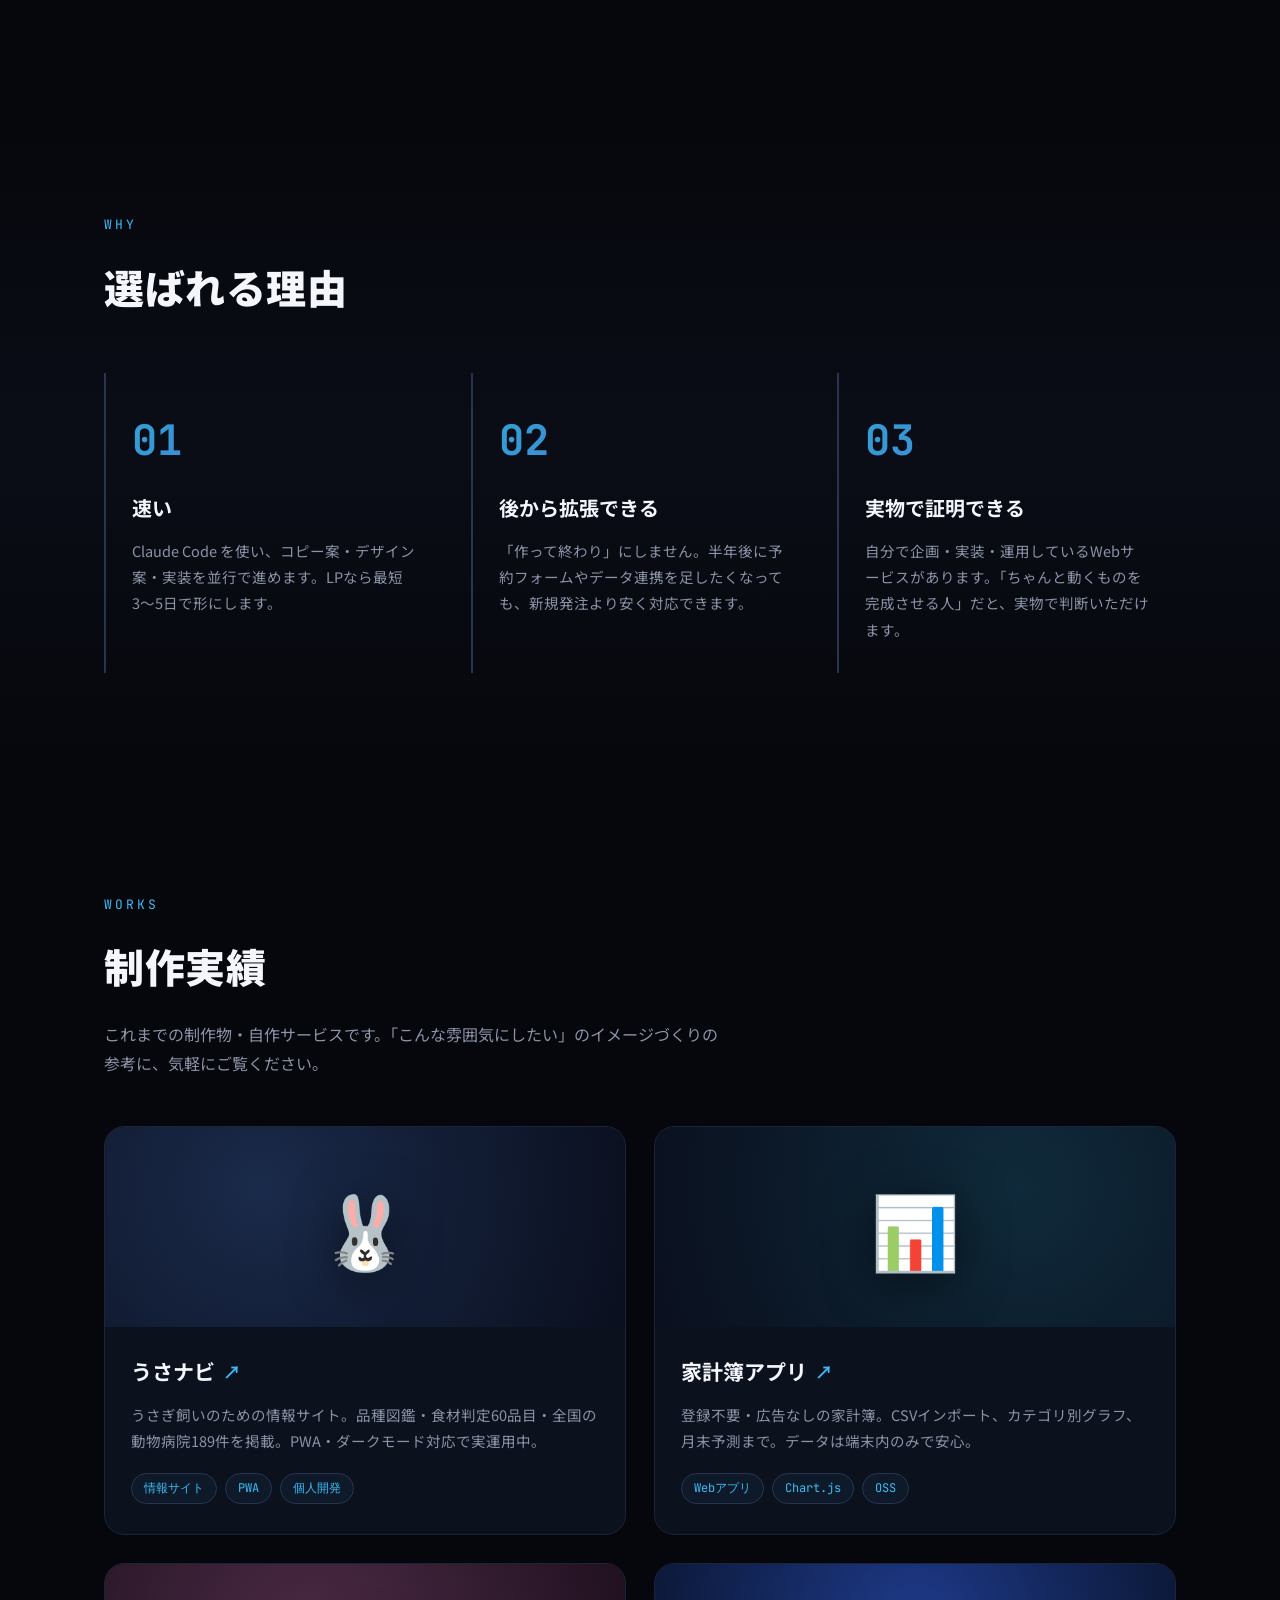
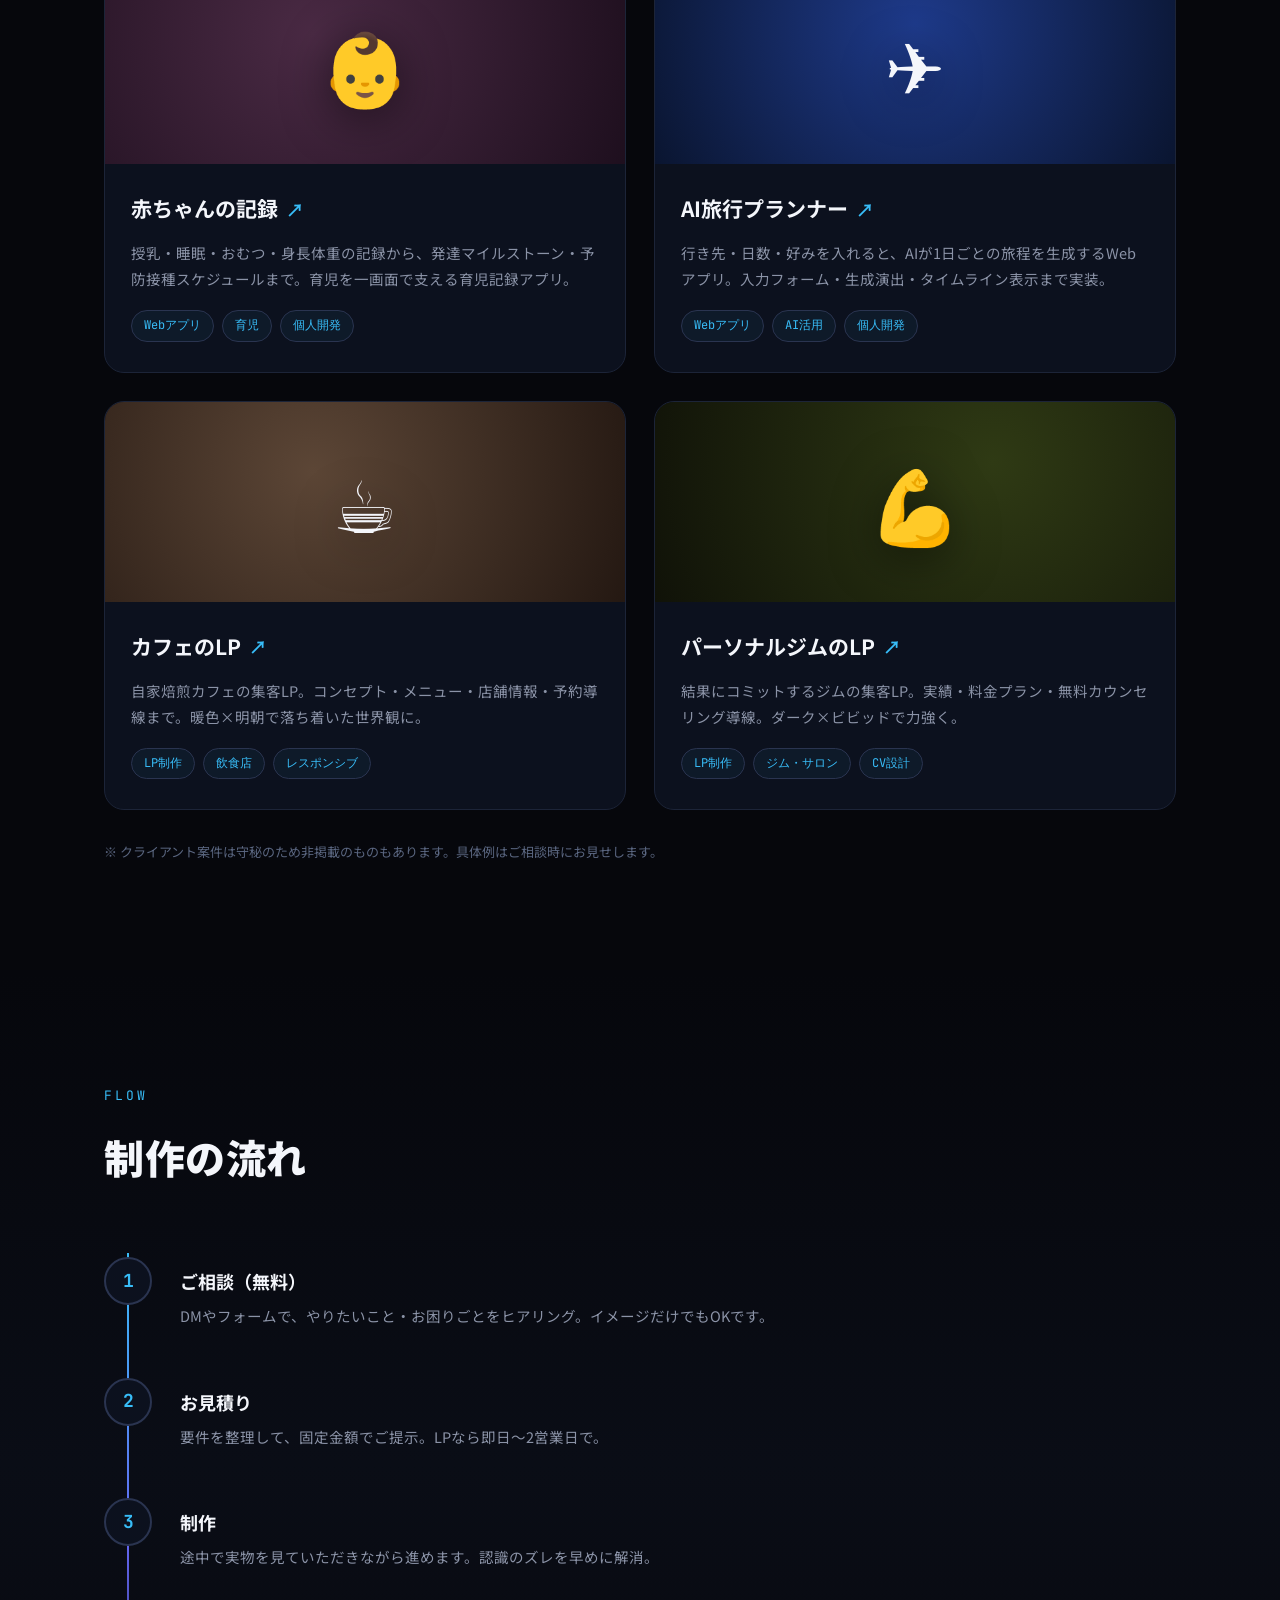
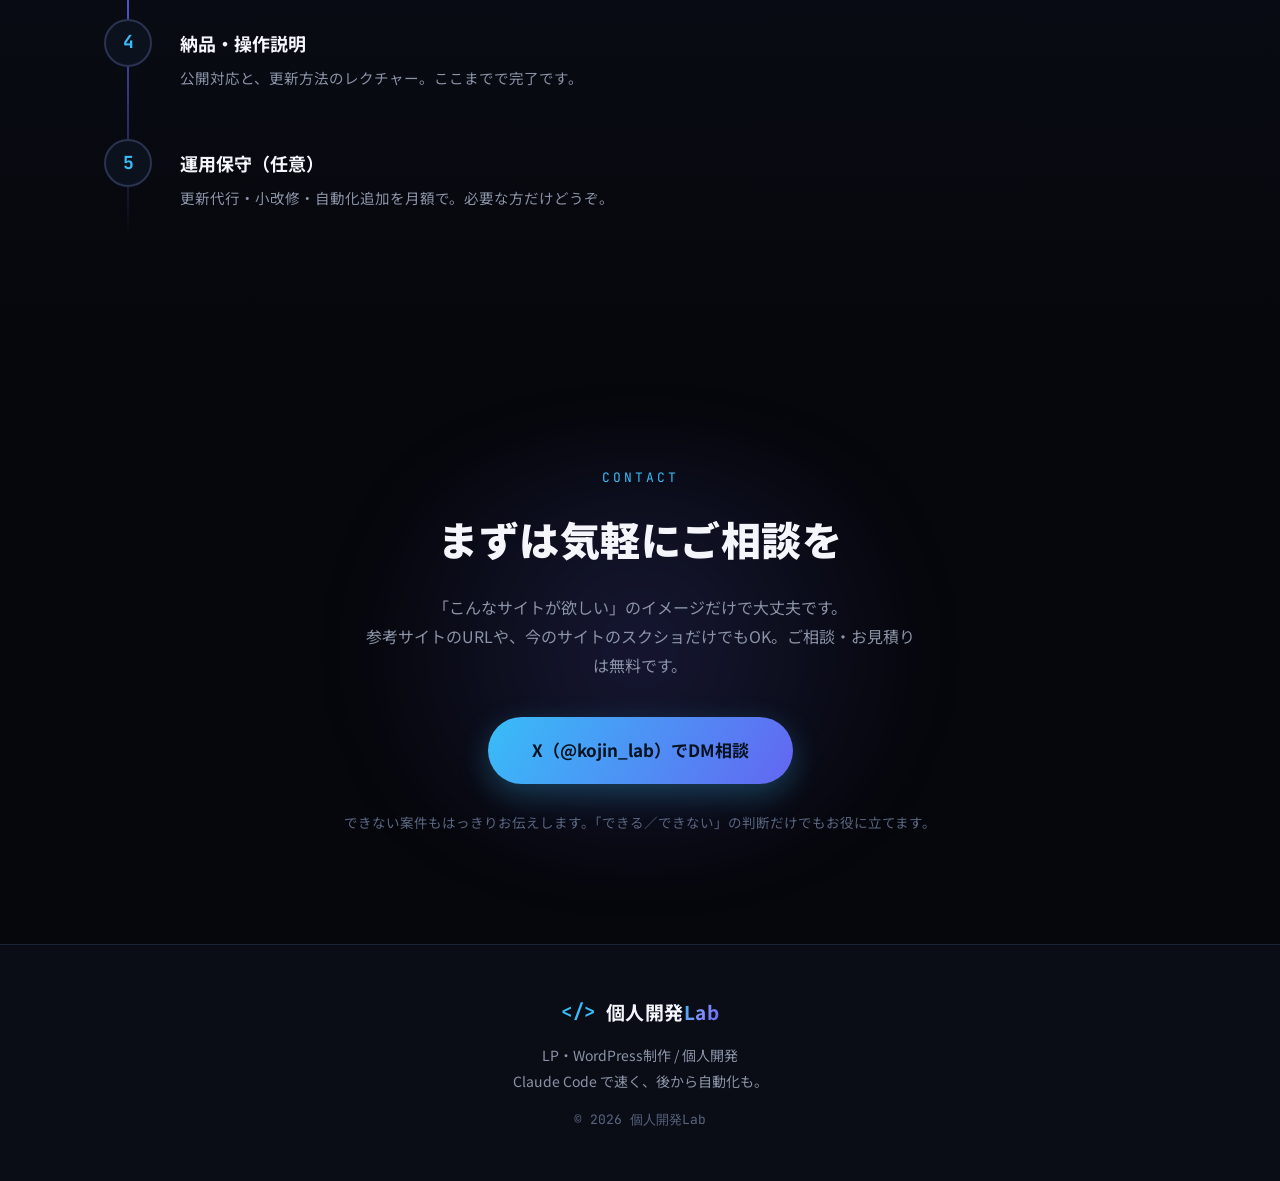
==== commit d7cc35cf: "hero: 「エンジニア」表記を削除しH1をbioと統一 「自分でアプリを作るエンジニアの、Web制作屋です。」→「自分でアプリも作る、Web制作屋です。」 職種としてエンジニアを名乗らない方針に合わ" ====
--- a/index.html
+++ b/index.html
@@ -56,7 +56,7 @@
     <div class="hero-glow" aria-hidden="true"></div>
     <div class="container hero-inner">
       <p class="hero-eyebrow reveal"><span class="mono blink-cursor" aria-hidden="true">$</span> LP・WordPress 制作 / 個人開発</p>
-      <h1 class="hero-title reveal">自分でアプリを作るエンジニアの、<br><span class="accent-text gradient-animate">Web制作屋</span>です。</h1>
+      <h1 class="hero-title reveal">自分でアプリも作る、<br><span class="accent-text gradient-animate">Web制作屋</span>です。</h1>
       <p class="hero-sub reveal">
         自分でWebサービスやアプリを作って運用している個人開発者です。<br>
         その実装力で、中小企業・個人事業主のLP・WordPressサイトを<strong>速く・安く・後から拡張できる形</strong>で制作します。
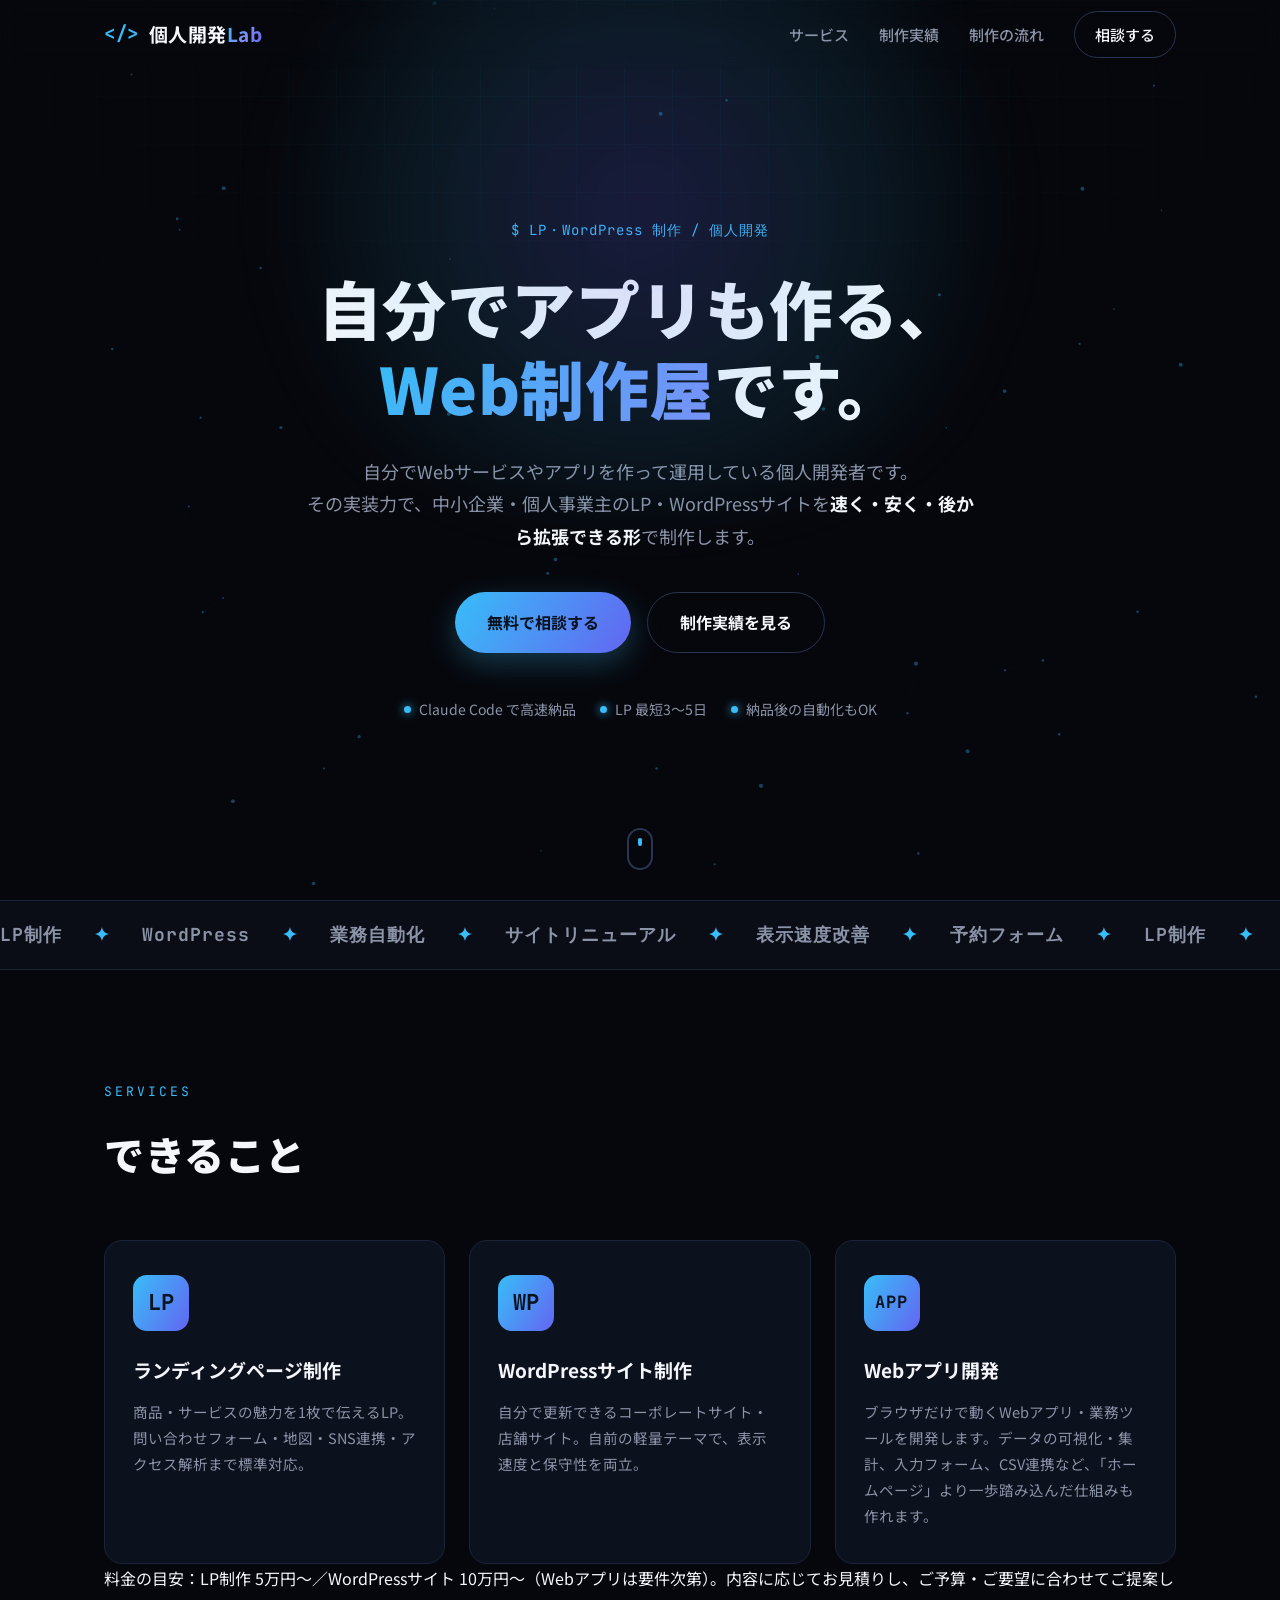
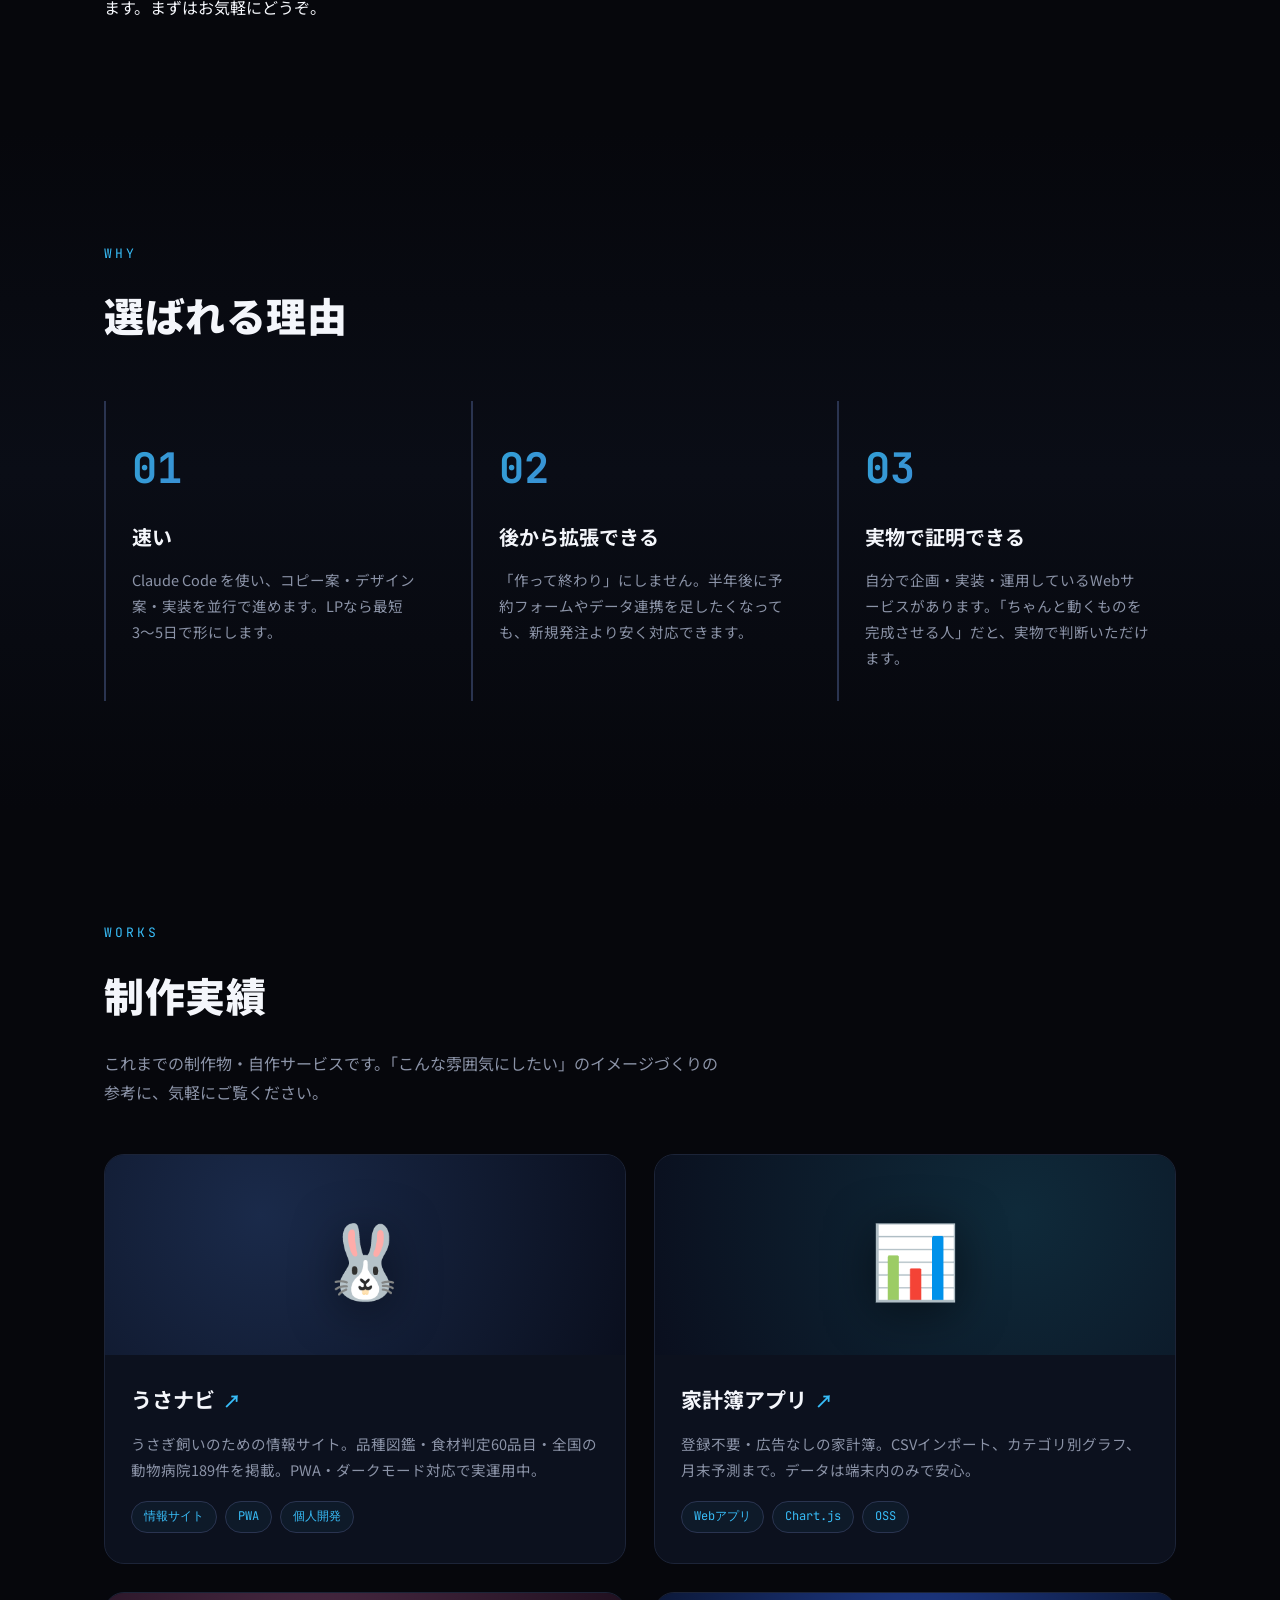
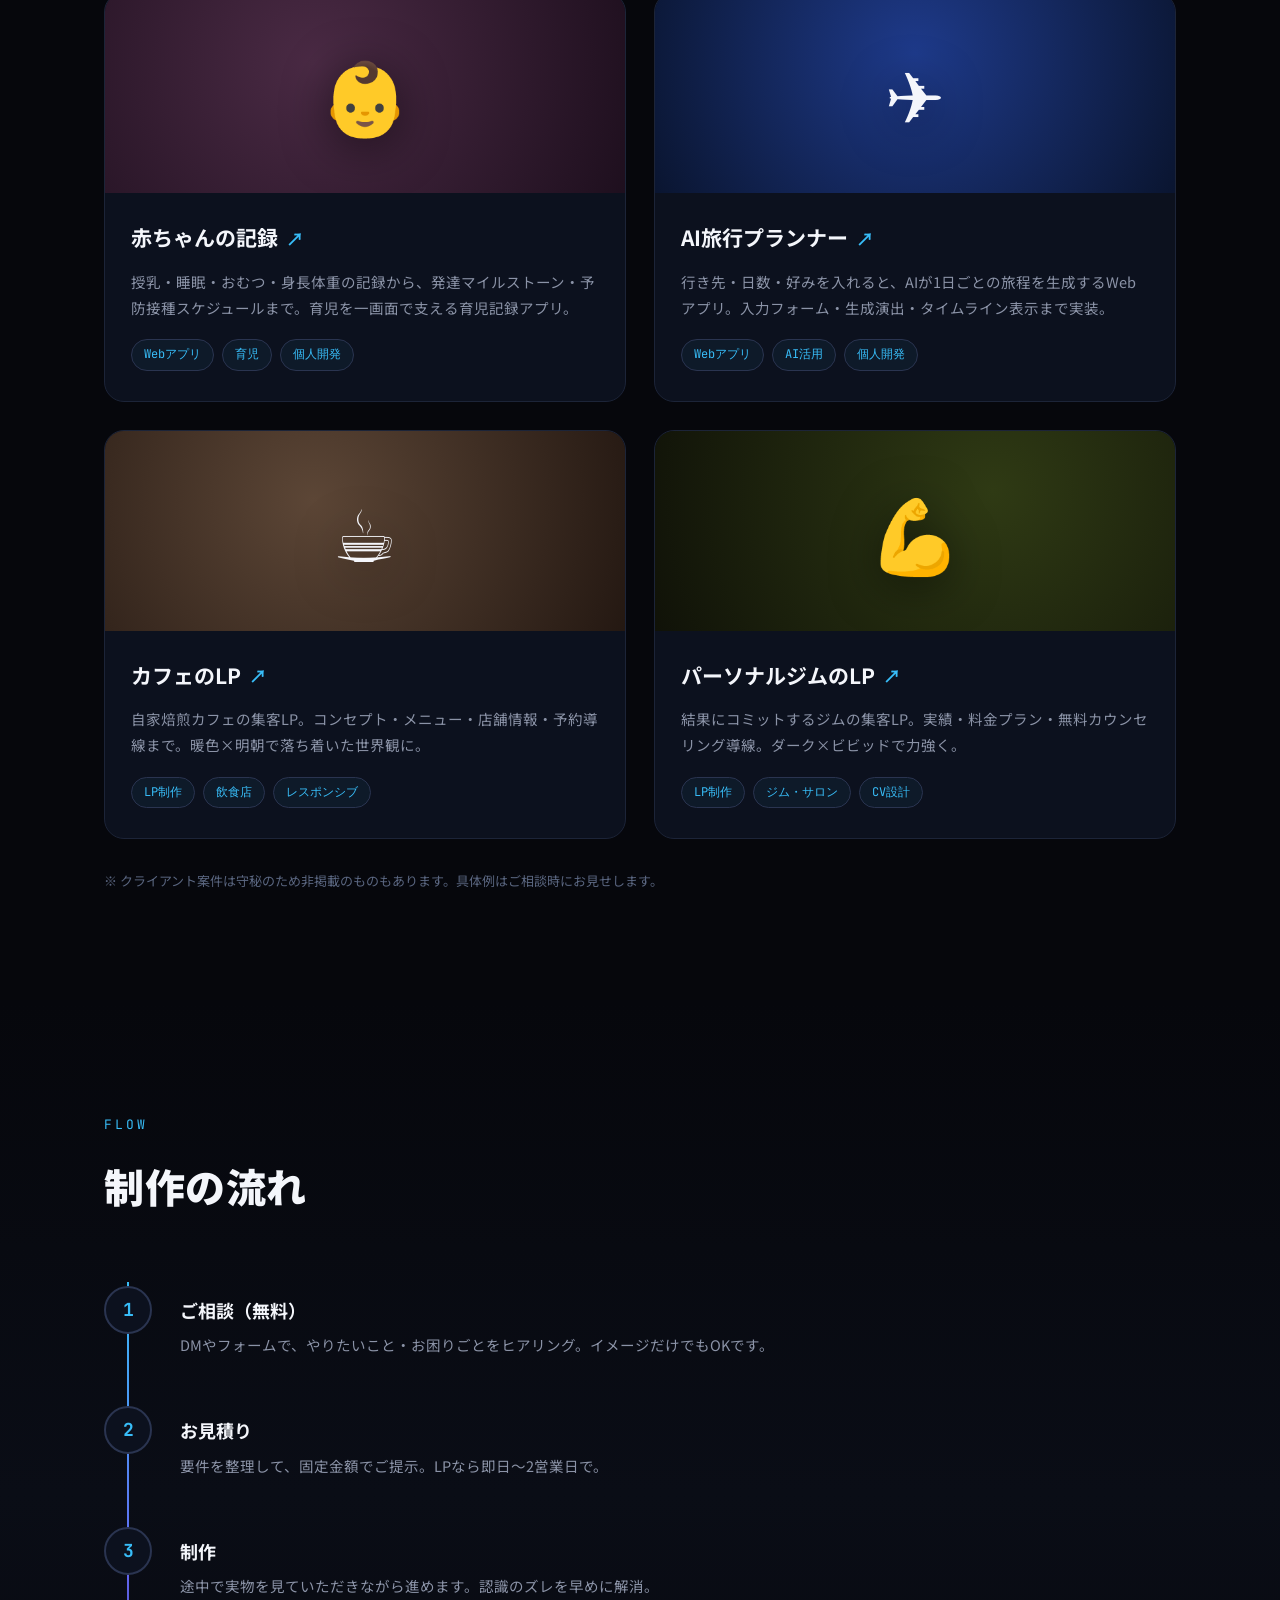
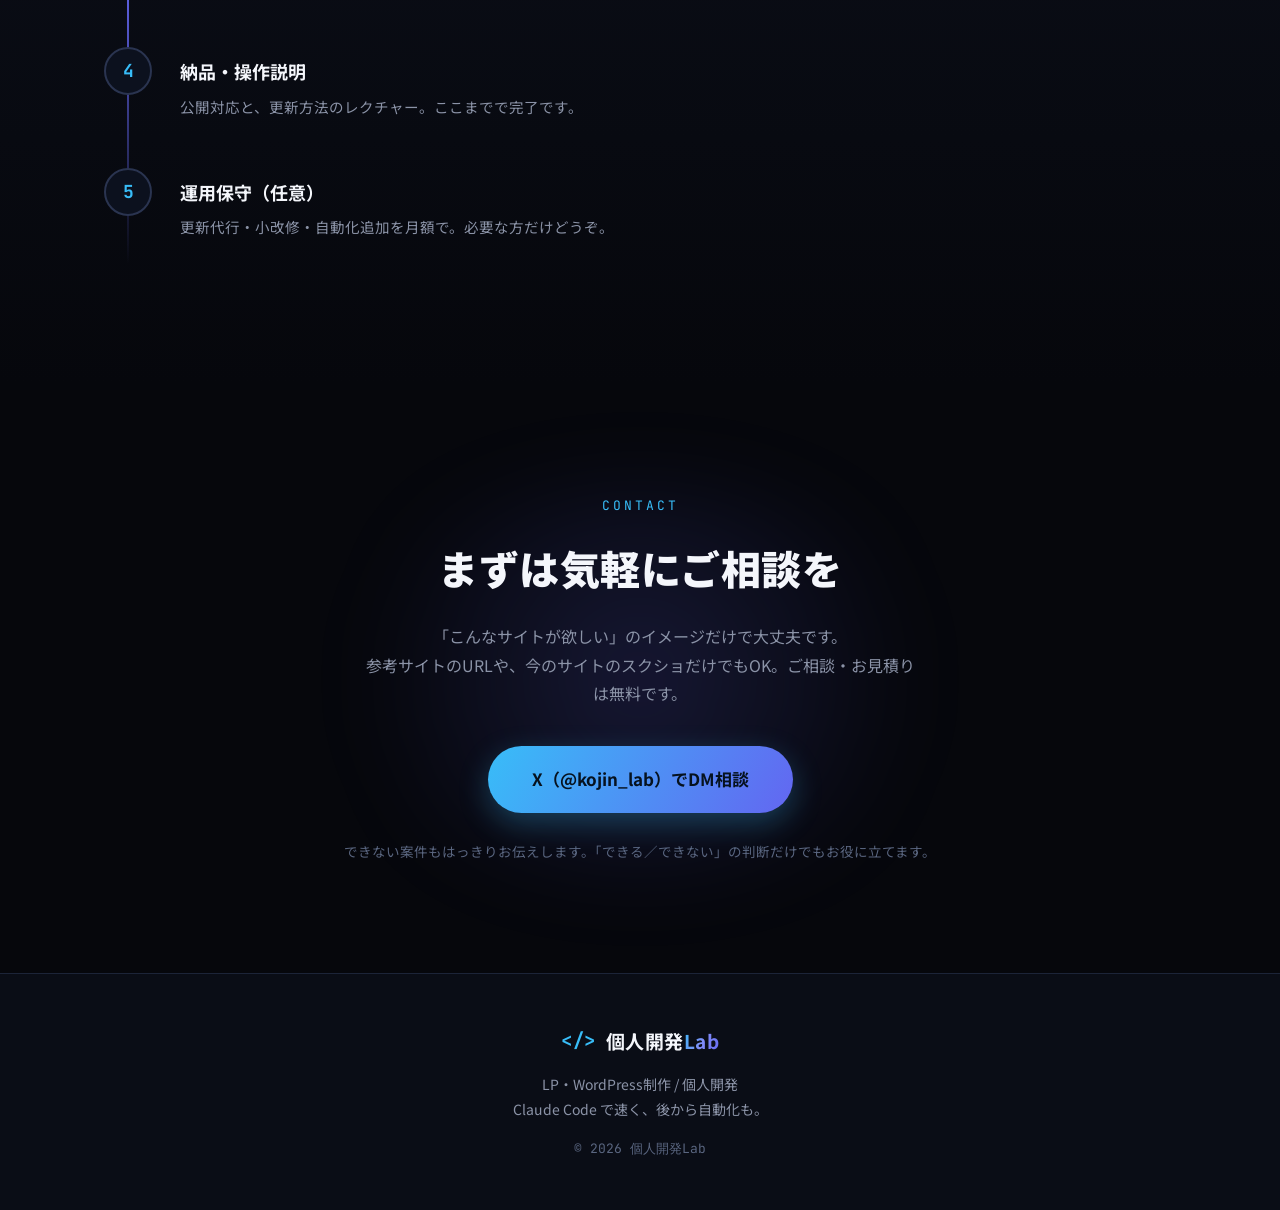
==== commit 22329ccf: "services: 料金の目安(LP 5万円〜/WP 10万円〜)をサービス欄に追記 価格不明による問い合わせの取りこぼしを防ぐため、目安レンジを表示。 固定額ではなく「内容によりお見積り」の“〜”付" ====
--- a/index.html
+++ b/index.html
@@ -102,7 +102,7 @@
           <p>ブラウザだけで動くWebアプリ・業務ツールを開発します。データの可視化・集計、入力フォーム、CSV連携など、「ホームページ」より一歩踏み込んだ仕組みも作れます。</p>
         </article>
       </div>
-      <p class="services-note reveal">料金はご相談のうえお見積りします。ご予算・ご要望に合わせてご提案しますので、まずはお気軽にどうぞ。</p>
+      <p class="services-note reveal">料金の目安：LP制作 5万円〜／WordPressサイト 10万円〜（Webアプリは要件次第）。内容に応じてお見積りし、ご予算・ご要望に合わせてご提案します。まずはお気軽にどうぞ。</p>
     </div>
   </section>
 
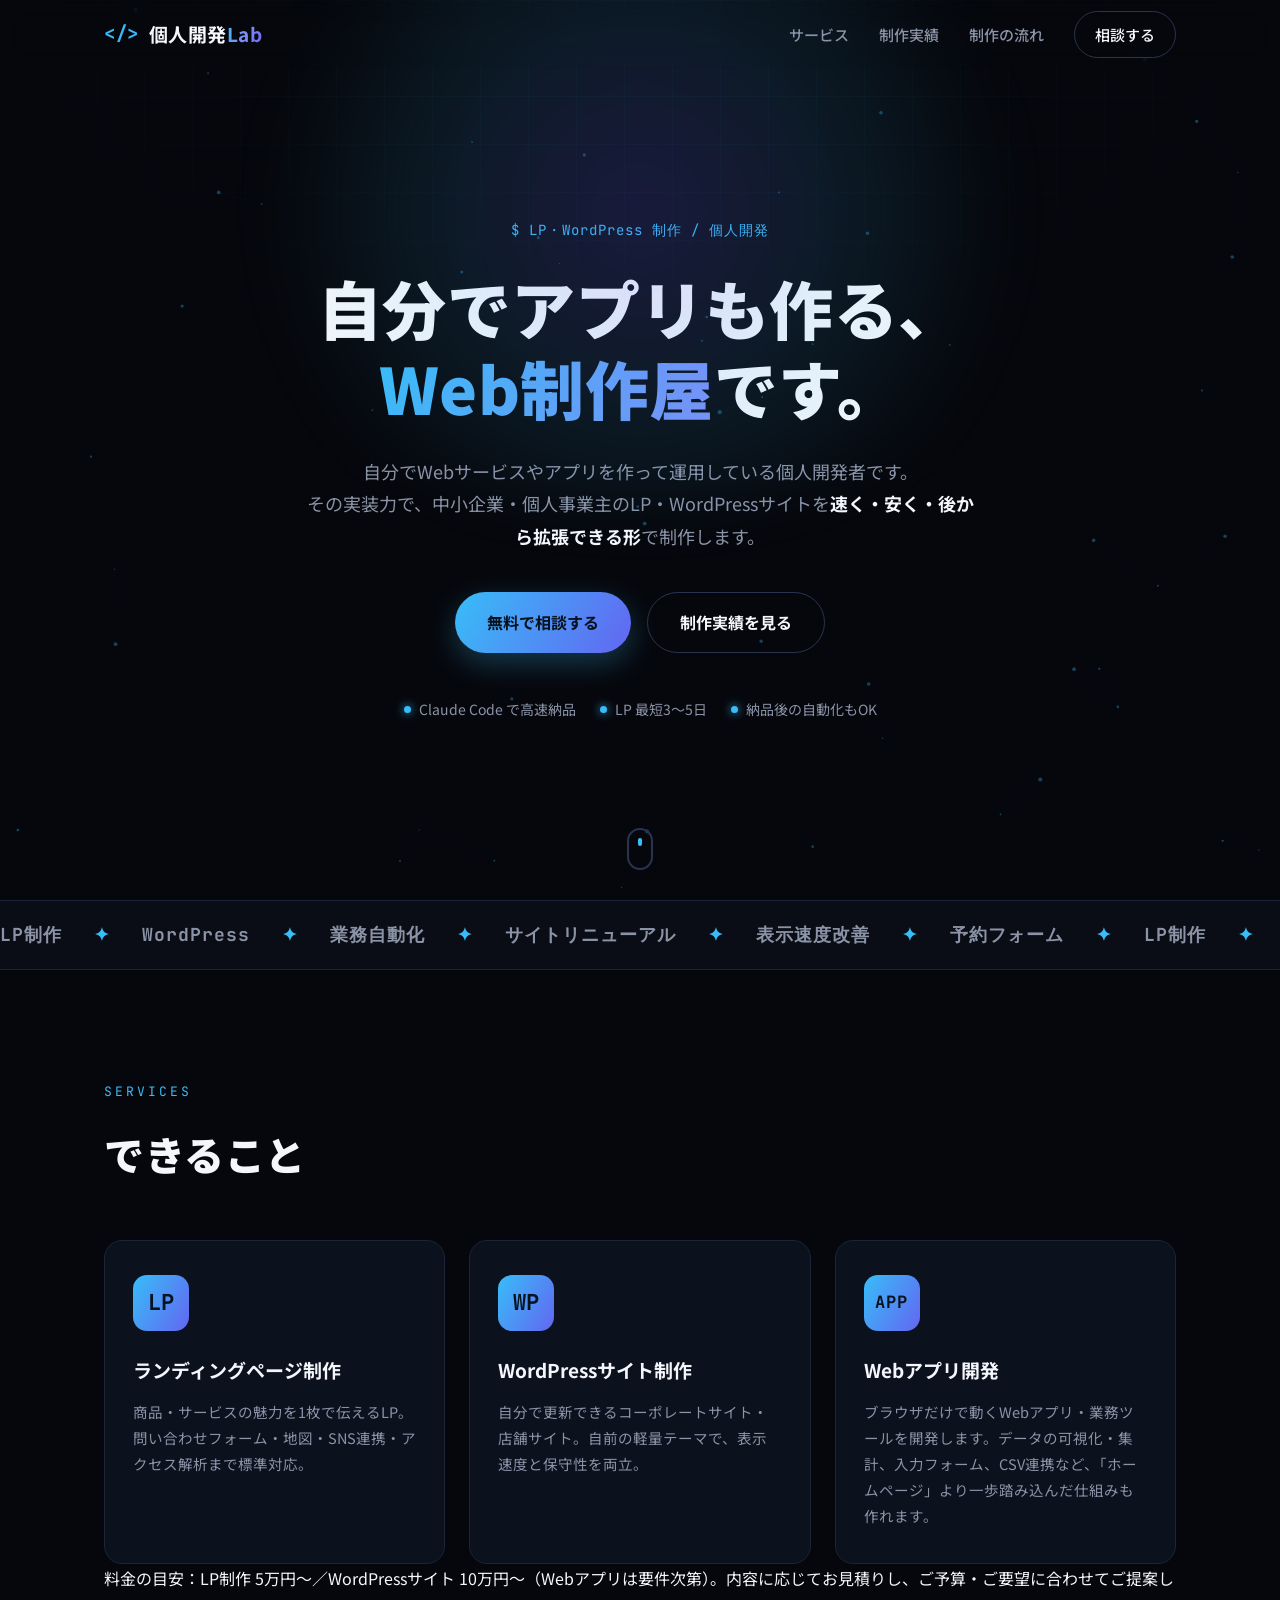
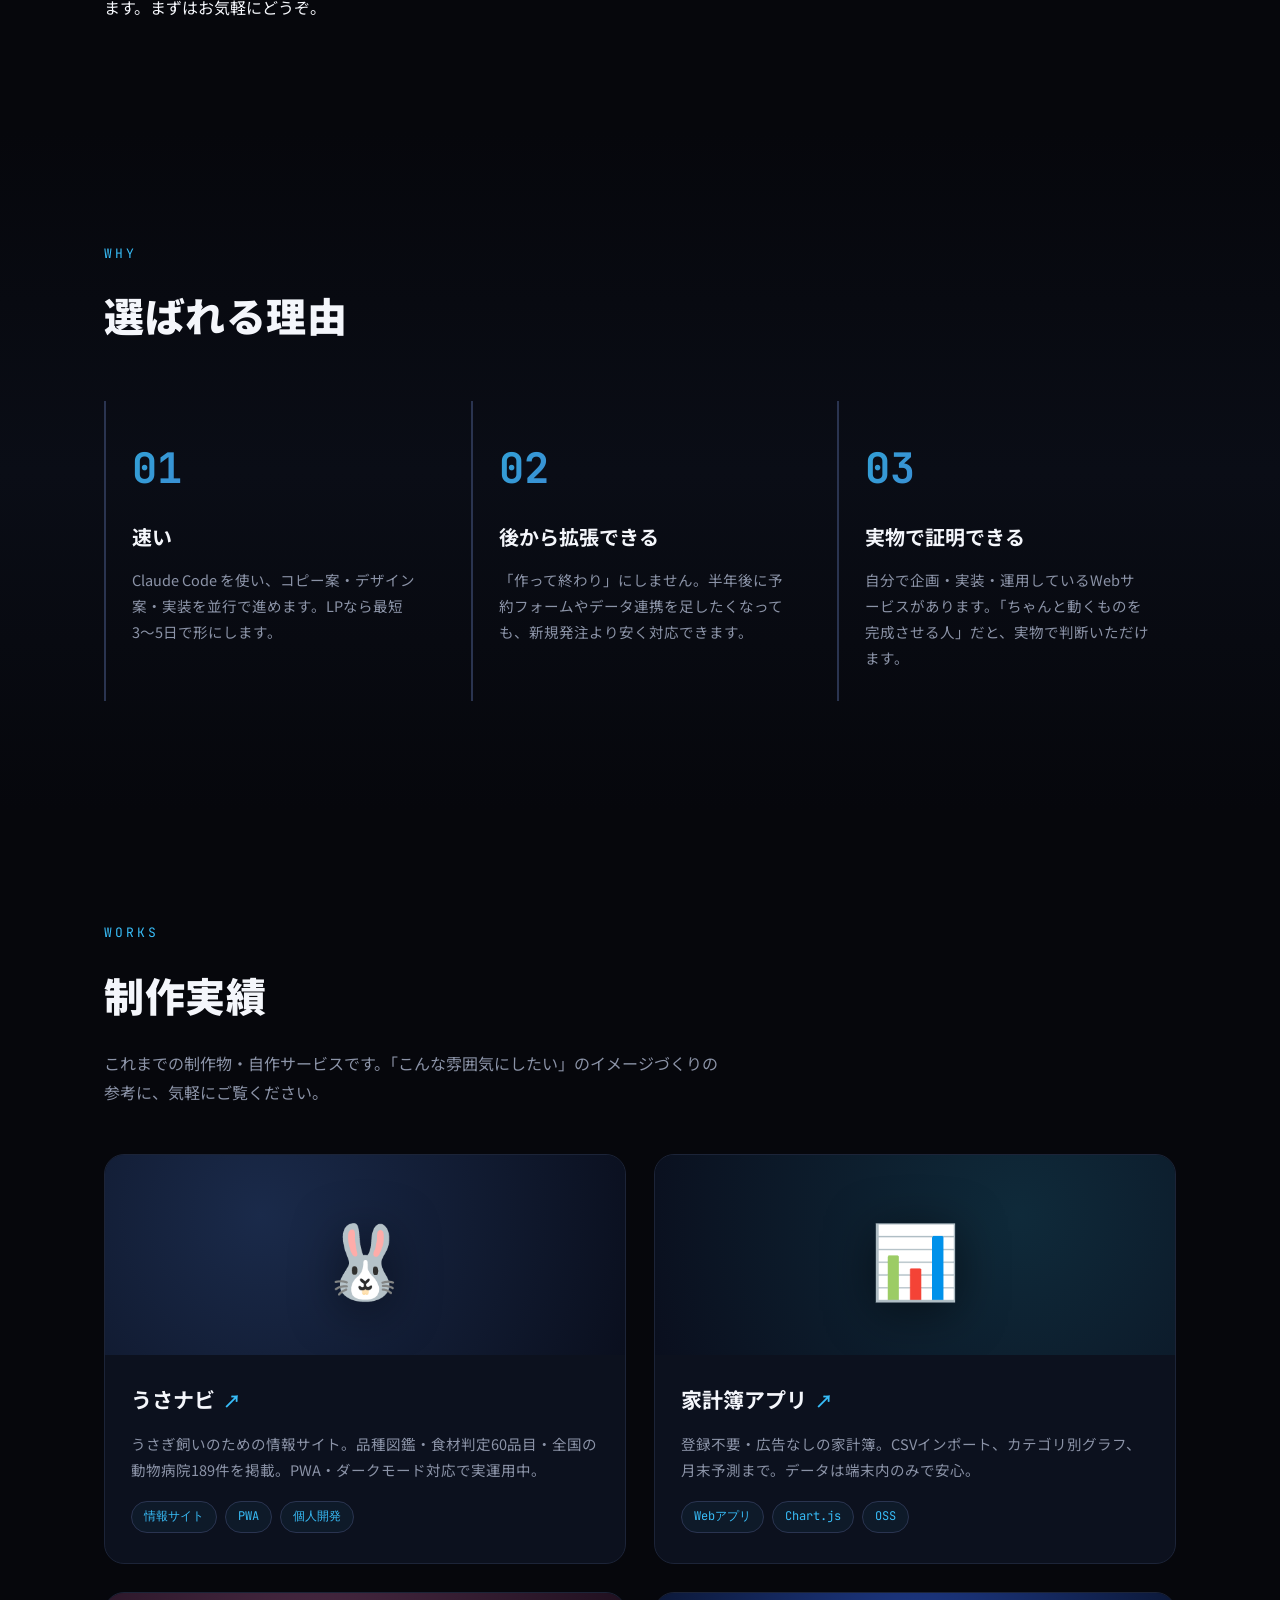
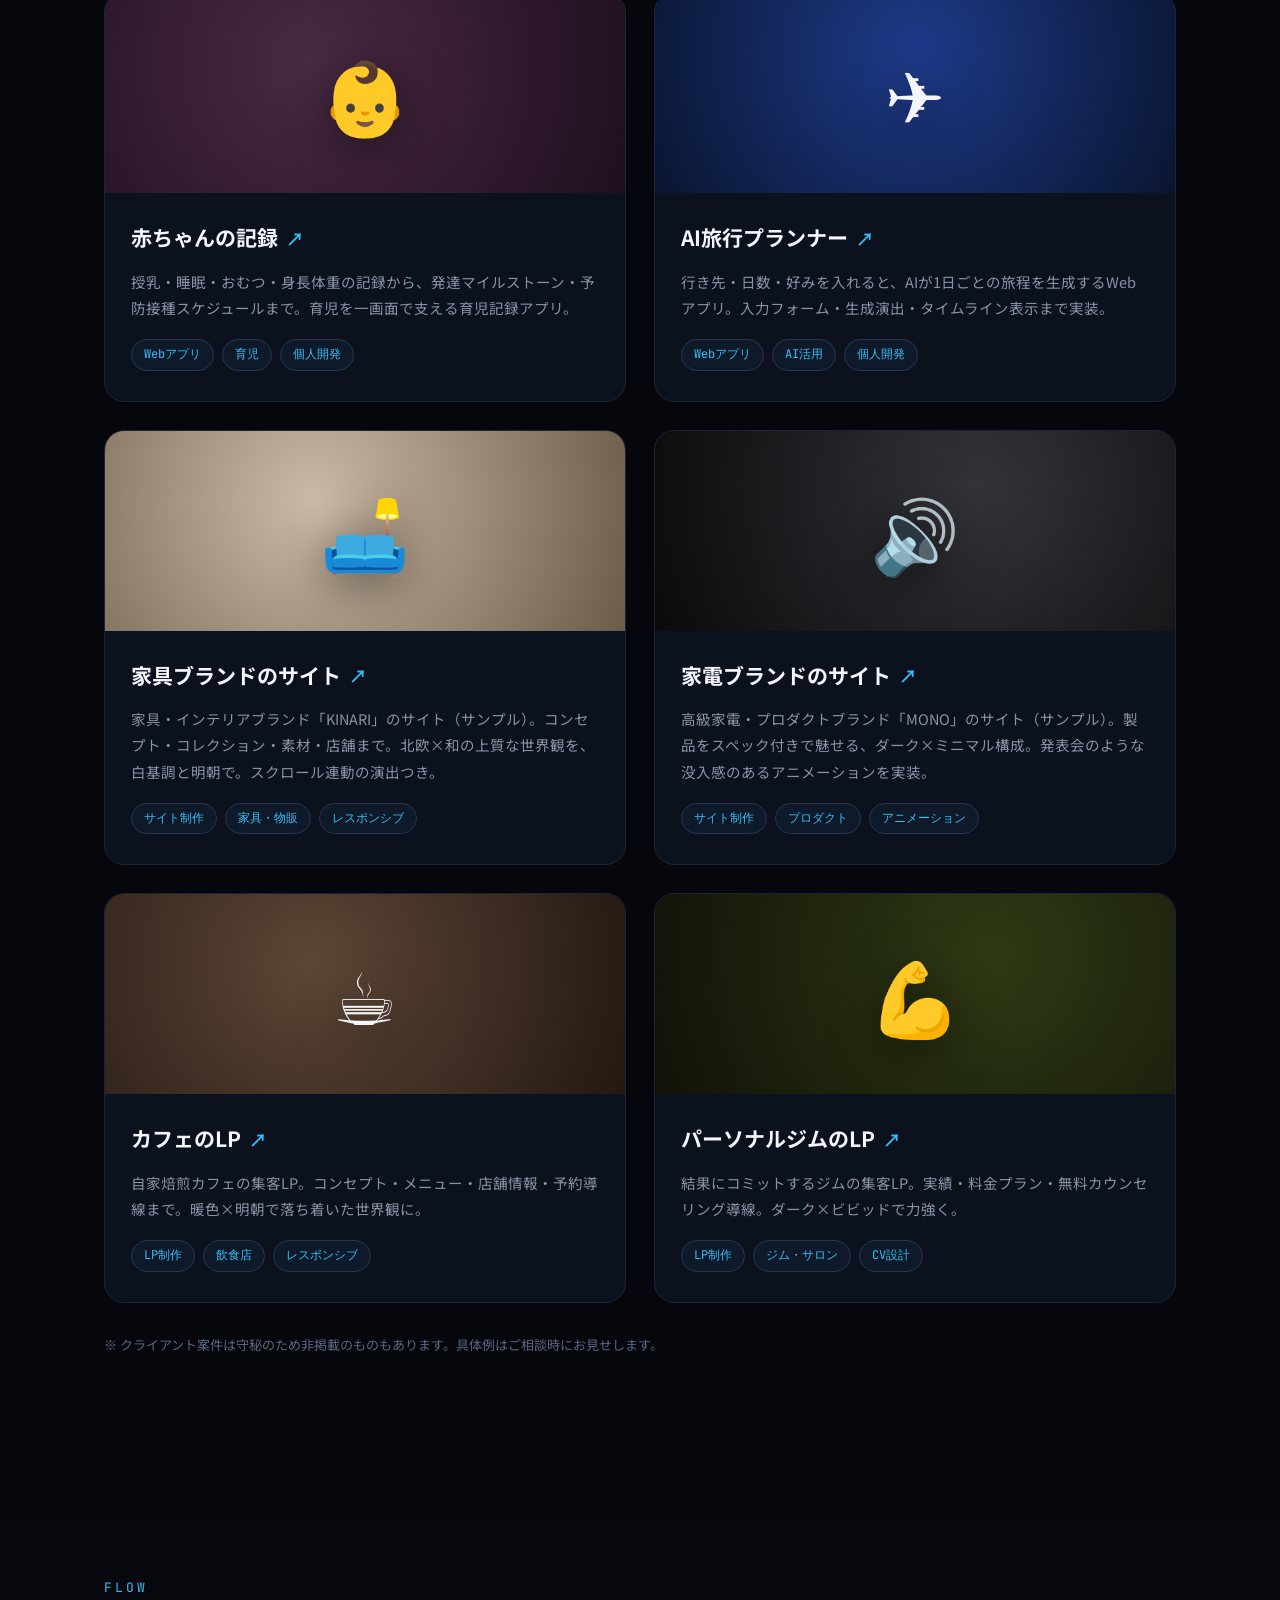
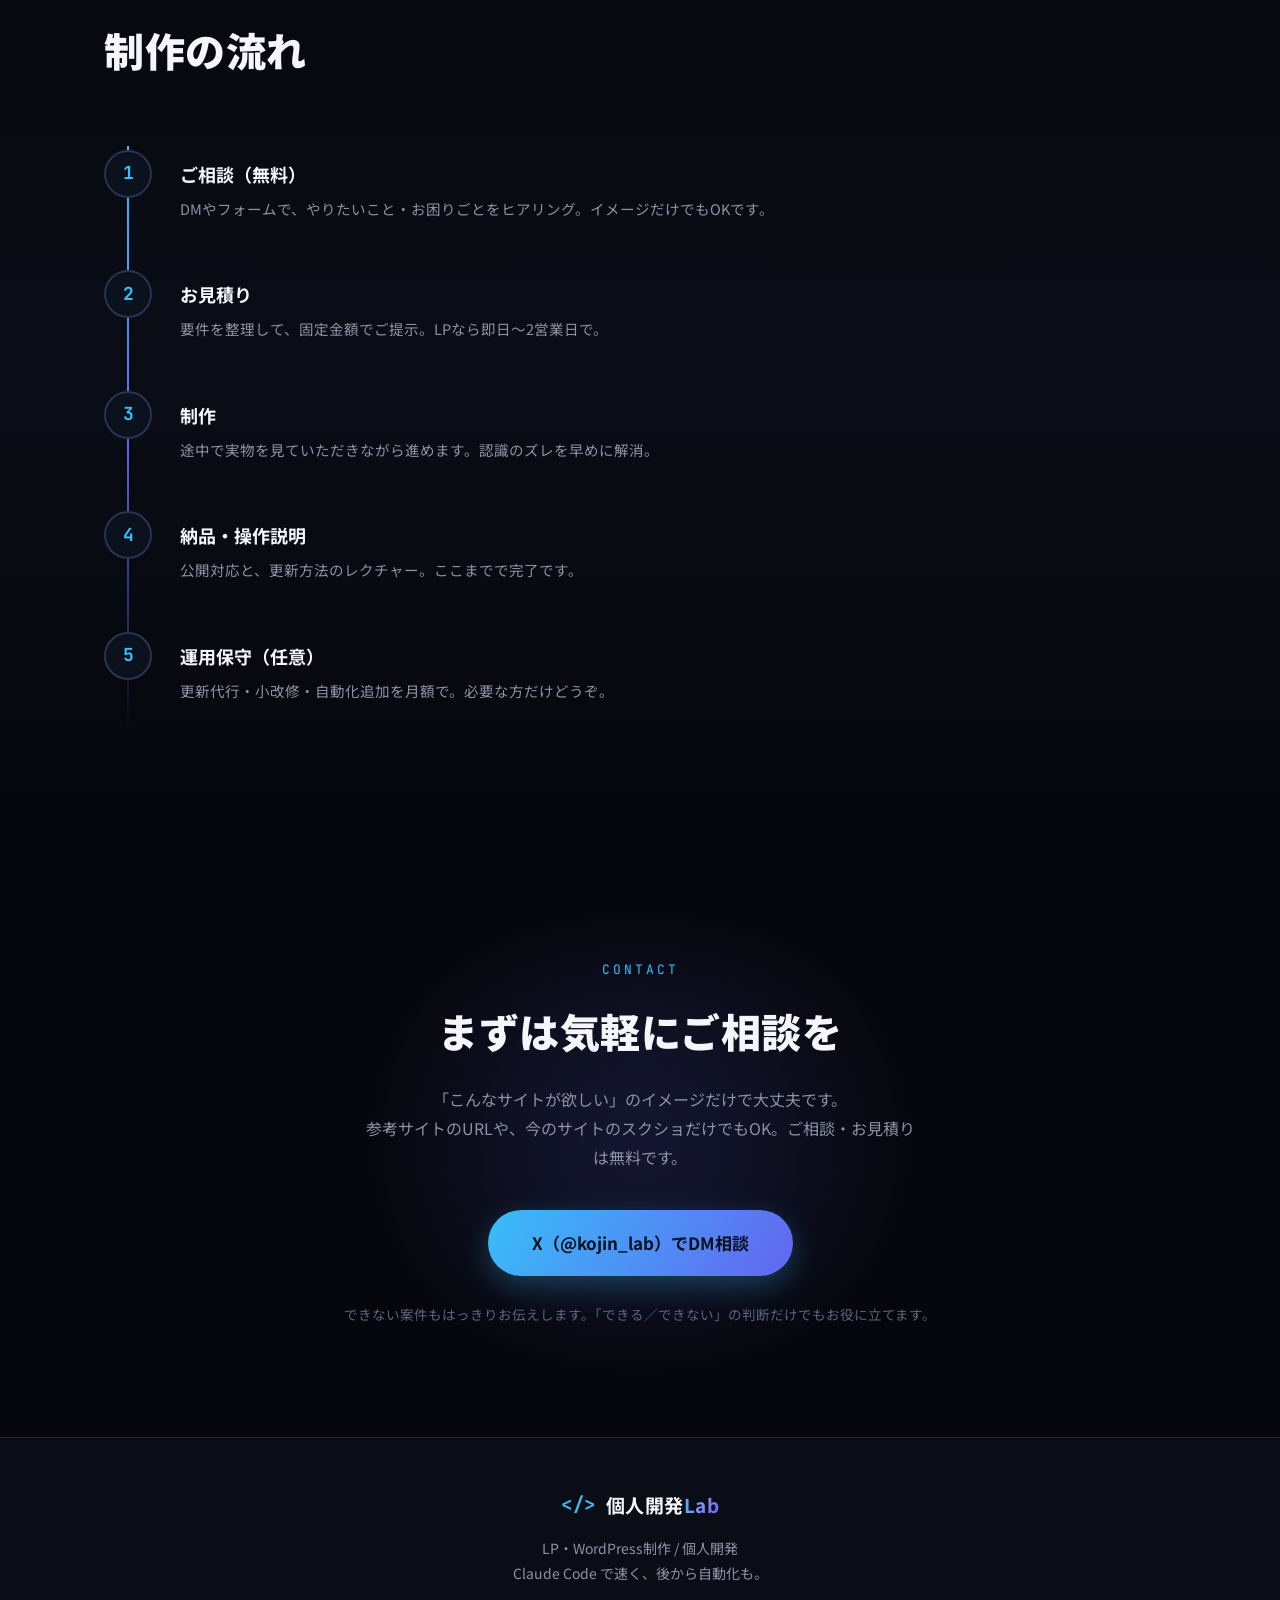
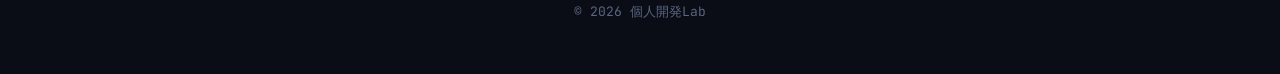
==== commit d82c71bf: "制作実績にKINARI/MONOのデモサイトを追加" ====
--- a/index.html
+++ b/index.html
@@ -180,6 +180,28 @@
             <p class="work-tags"><span>Webアプリ</span><span>AI活用</span><span>個人開発</span></p>
           </div>
         </a>
+        <a class="work reveal" href="works/kinari/index.html" target="_blank" rel="noopener">
+          <div class="work-thumb work-thumb-kinari">
+            <span class="work-emoji" aria-hidden="true">🛋️</span>
+            <span class="work-shine"></span>
+          </div>
+          <div class="work-body">
+            <h3>家具ブランドのサイト <span class="work-arrow" aria-hidden="true">↗</span></h3>
+            <p>家具・インテリアブランド「KINARI」のサイト（サンプル）。コンセプト・コレクション・素材・店舗まで。北欧×和の上質な世界観を、白基調と明朝で。スクロール連動の演出つき。</p>
+            <p class="work-tags"><span>サイト制作</span><span>家具・物販</span><span>レスポンシブ</span></p>
+          </div>
+        </a>
+        <a class="work reveal" href="works/mono/index.html" target="_blank" rel="noopener">
+          <div class="work-thumb work-thumb-mono">
+            <span class="work-emoji" aria-hidden="true">🔊</span>
+            <span class="work-shine"></span>
+          </div>
+          <div class="work-body">
+            <h3>家電ブランドのサイト <span class="work-arrow" aria-hidden="true">↗</span></h3>
+            <p>高級家電・プロダクトブランド「MONO」のサイト（サンプル）。製品をスペック付きで魅せる、ダーク×ミニマル構成。発表会のような没入感のあるアニメーションを実装。</p>
+            <p class="work-tags"><span>サイト制作</span><span>プロダクト</span><span>アニメーション</span></p>
+          </div>
+        </a>
         <a class="work reveal" href="works/cafe/index.html" target="_blank" rel="noopener">
           <div class="work-thumb work-thumb-cafe">
             <span class="work-emoji" aria-hidden="true">☕</span>
--- a/style.css
+++ b/style.css
@@ -172,6 +172,8 @@
 .work-thumb-travel{background:radial-gradient(circle at 50% 30%,#1e3a8a,#0a1530)}
 .work-thumb-cafe{background:radial-gradient(circle at 40% 35%,#5c4636,#241812)}
 .work-thumb-gym{background:radial-gradient(circle at 65% 30%,#2f3a14,#101208)}
+.work-thumb-kinari{background:radial-gradient(circle at 40% 35%,#cbbaa6,#6b5b48)}
+.work-thumb-mono{background:radial-gradient(circle at 62% 28%,#33333a,#0a0a0b)}
 .work-emoji{font-size:72px;filter:drop-shadow(0 8px 24px rgba(0,0,0,.5));transition:transform .5s var(--ease);z-index:1}
 .work:hover .work-emoji{transform:scale(1.15) rotate(-6deg)}
 .work-shine{position:absolute;top:0;left:-60%;width:50%;height:100%;background:linear-gradient(110deg,transparent,rgba(255,255,255,.08),transparent);transform:skewX(-20deg);transition:left .7s var(--ease)}
